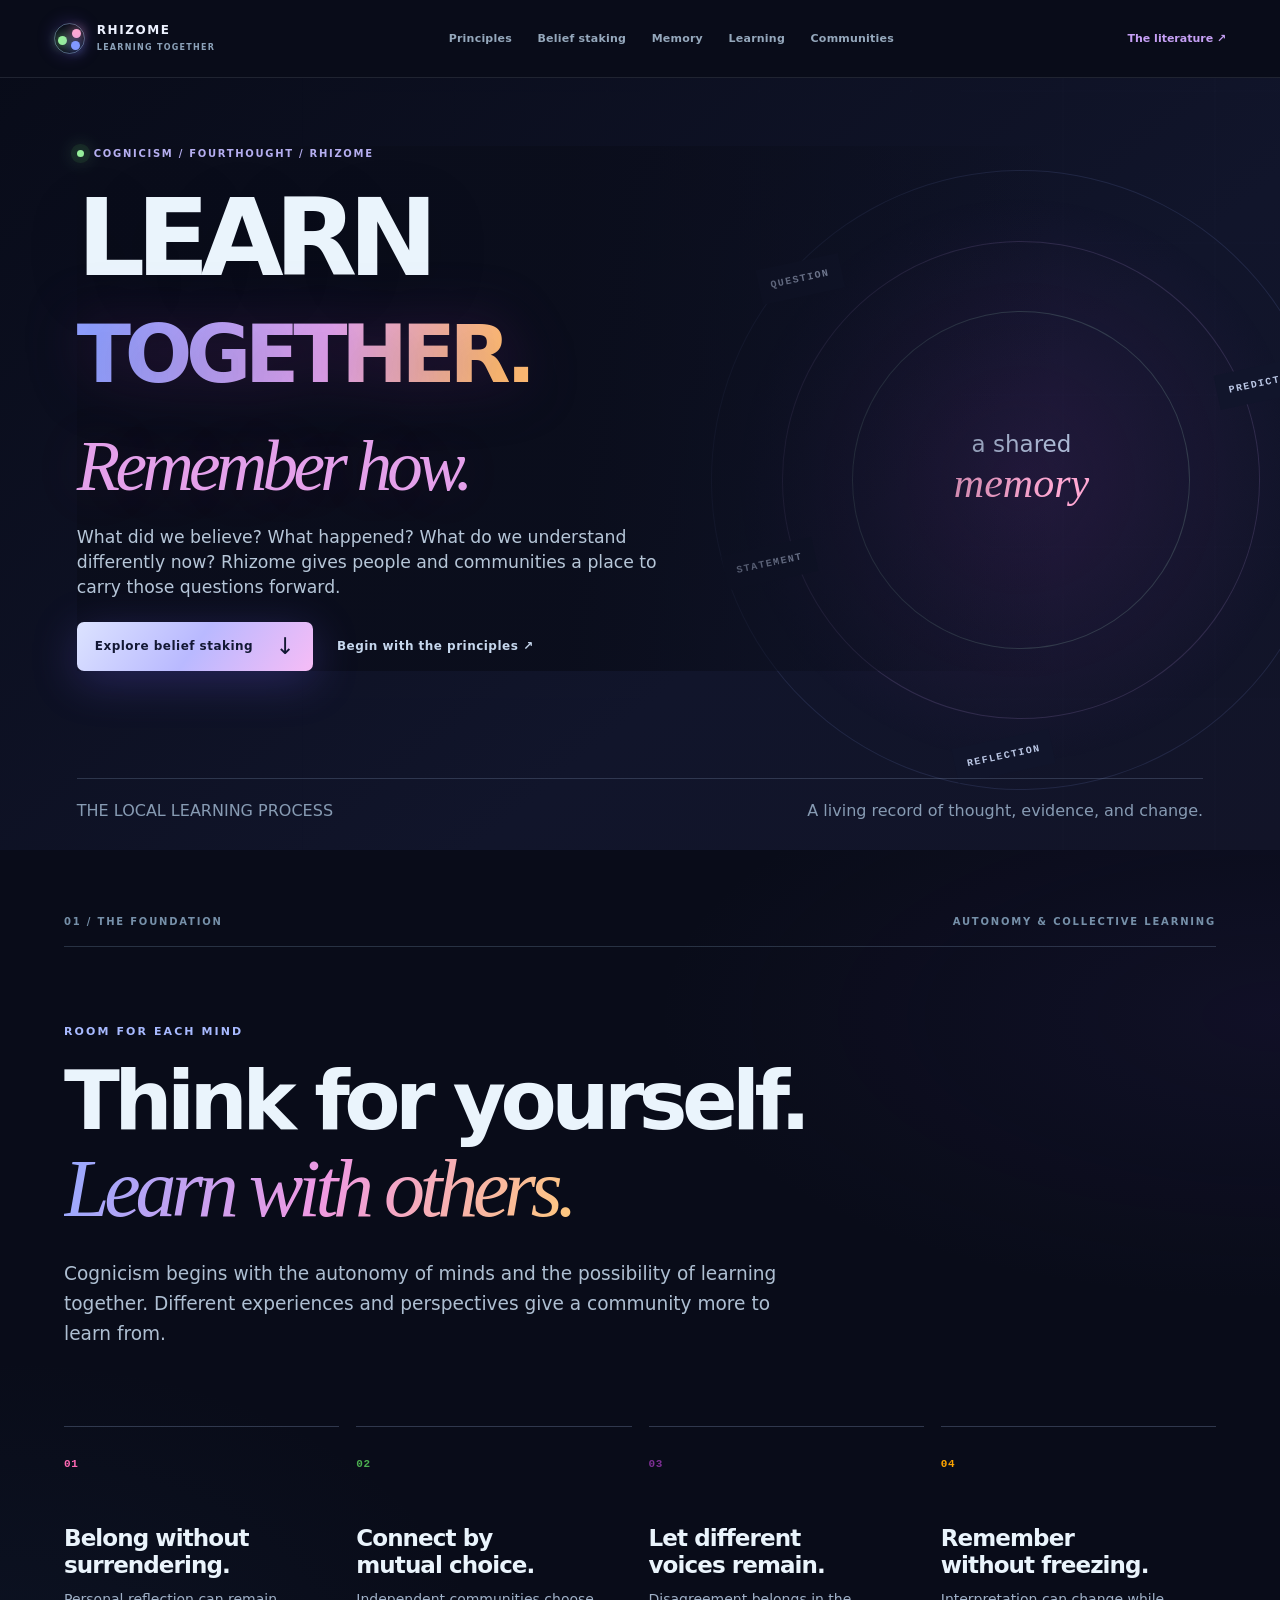
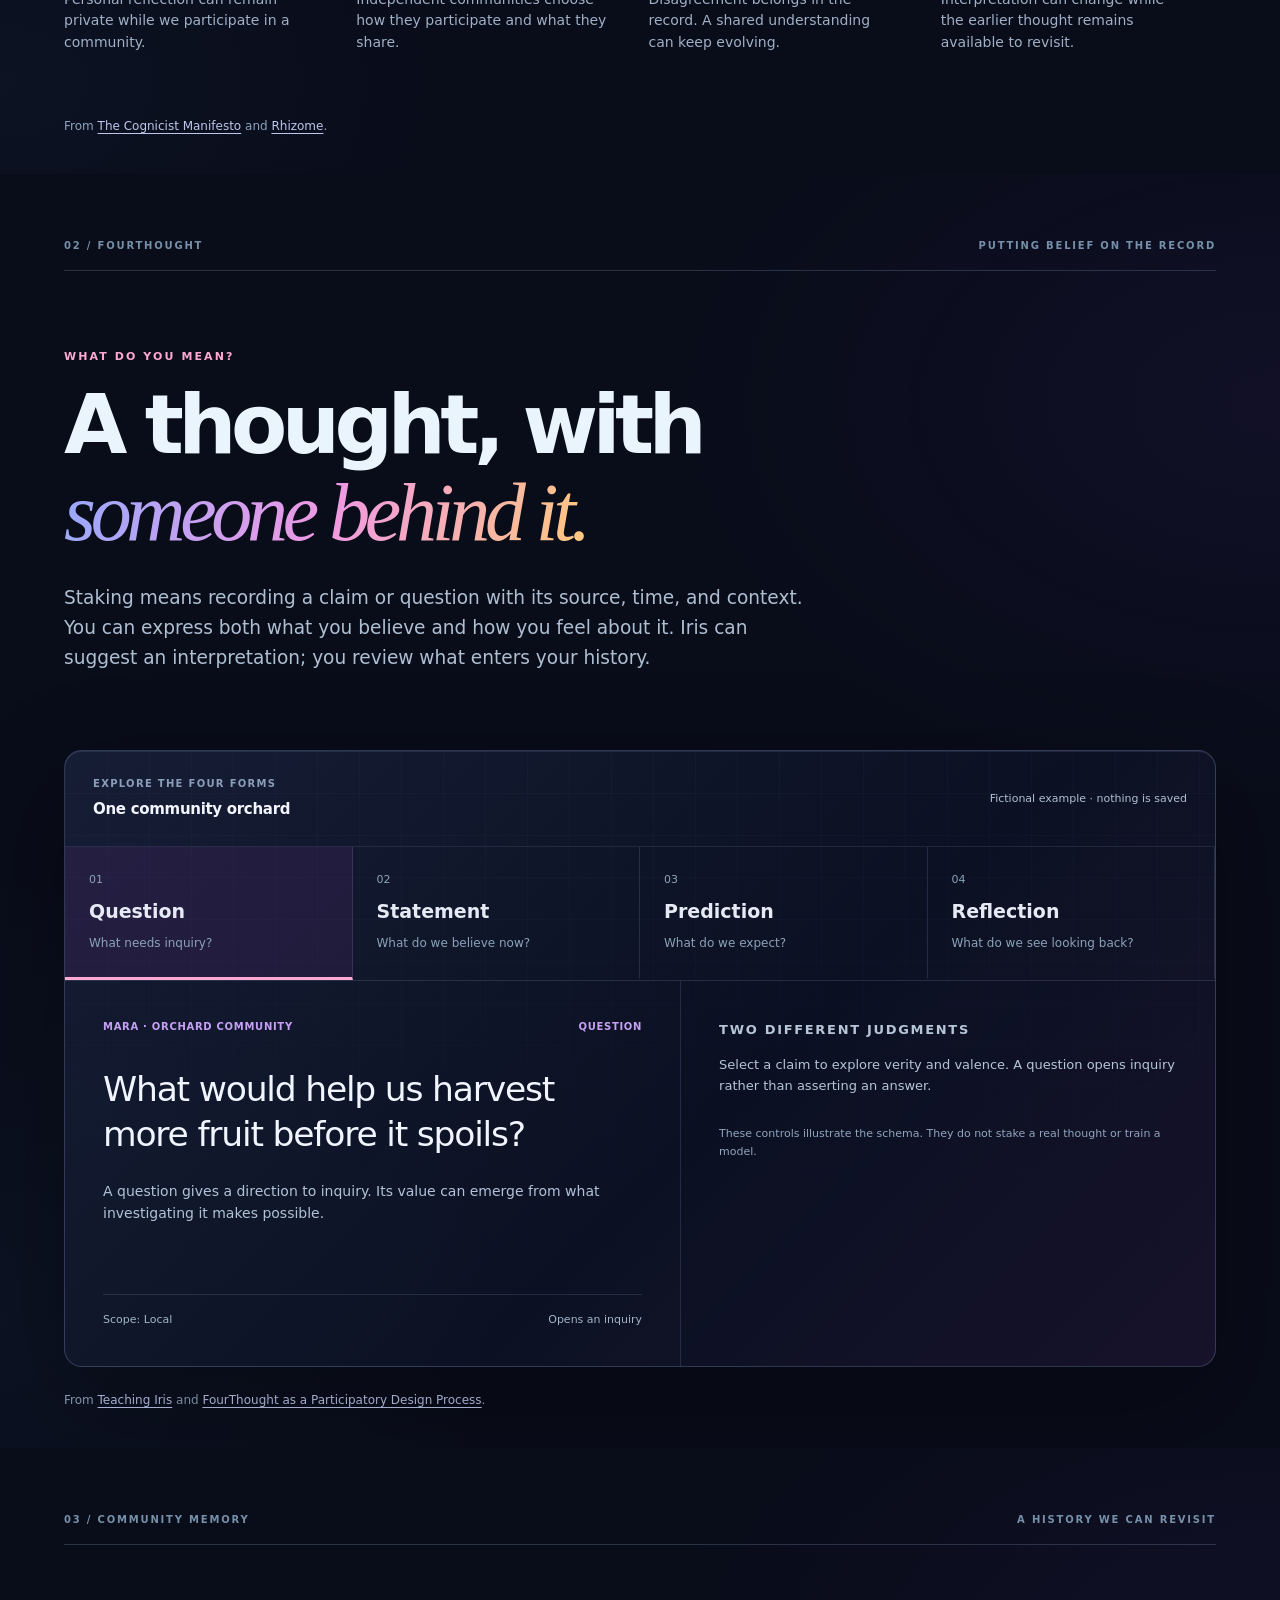
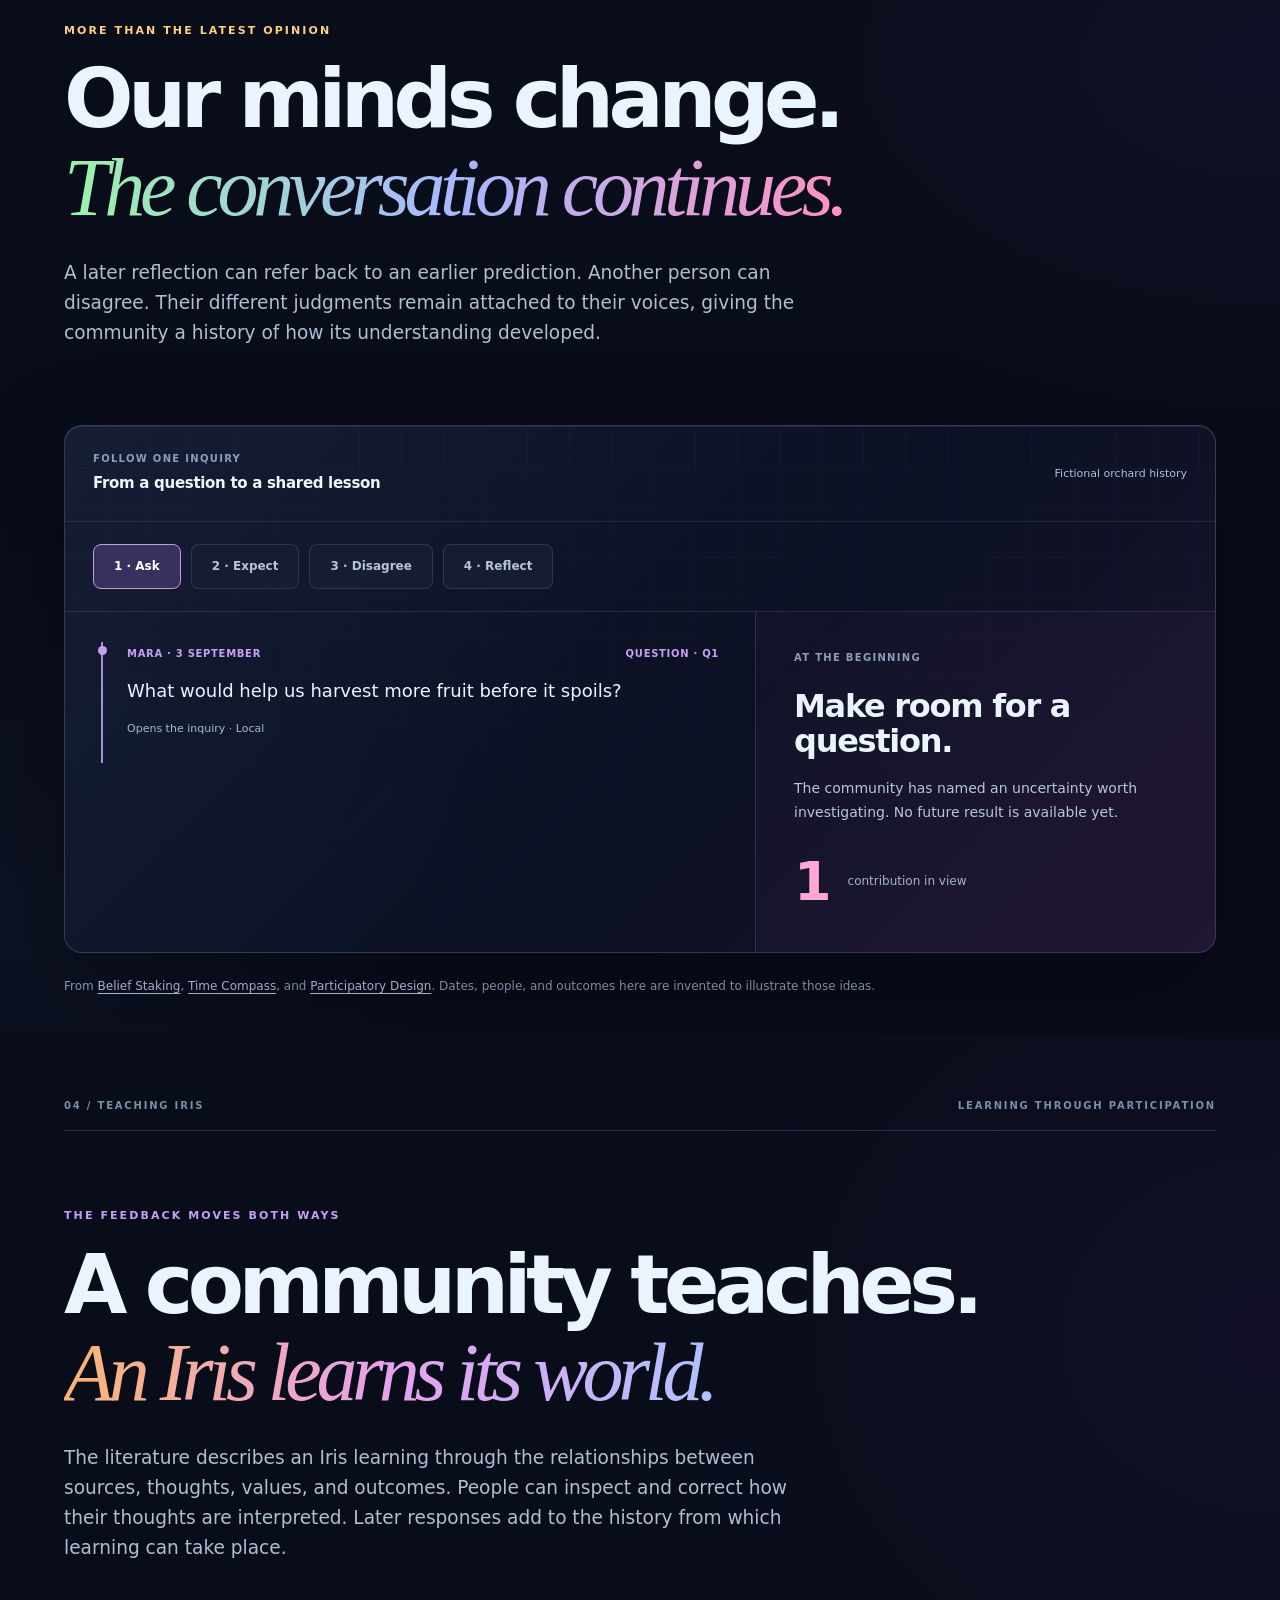
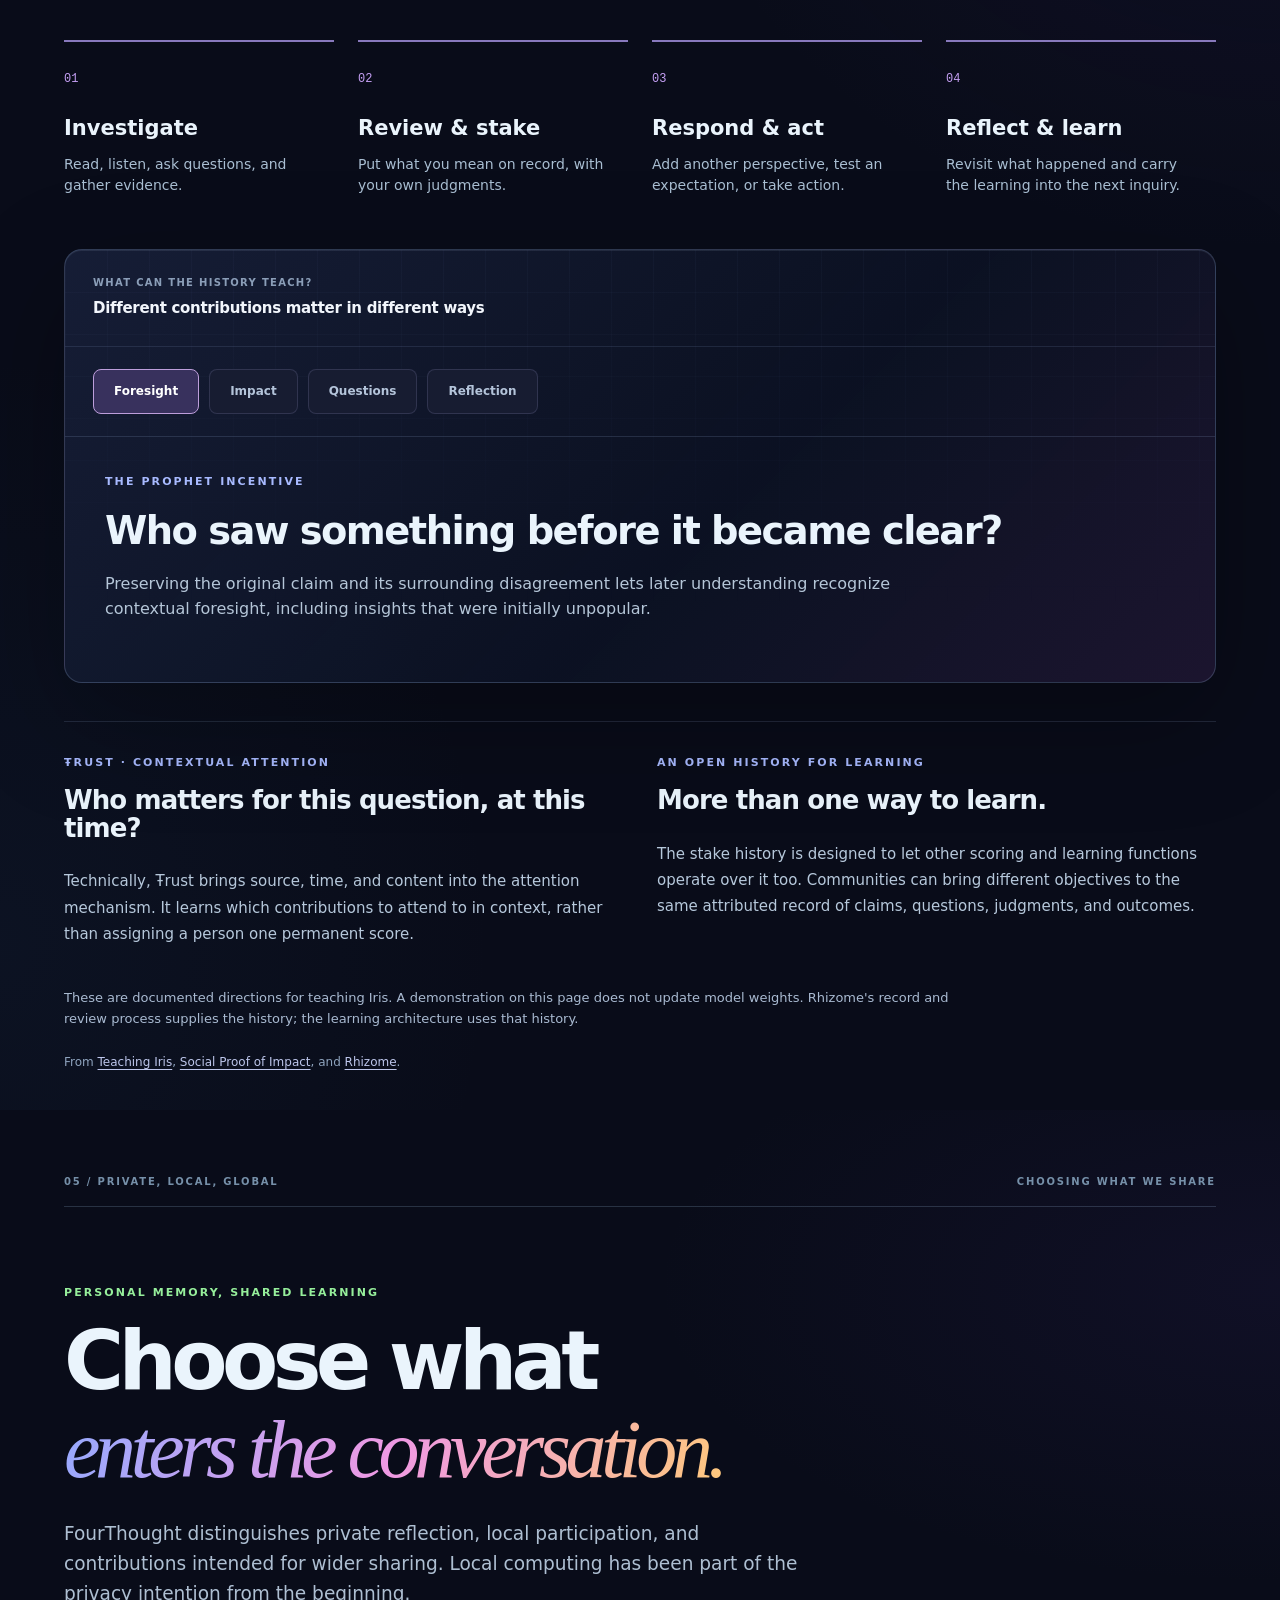
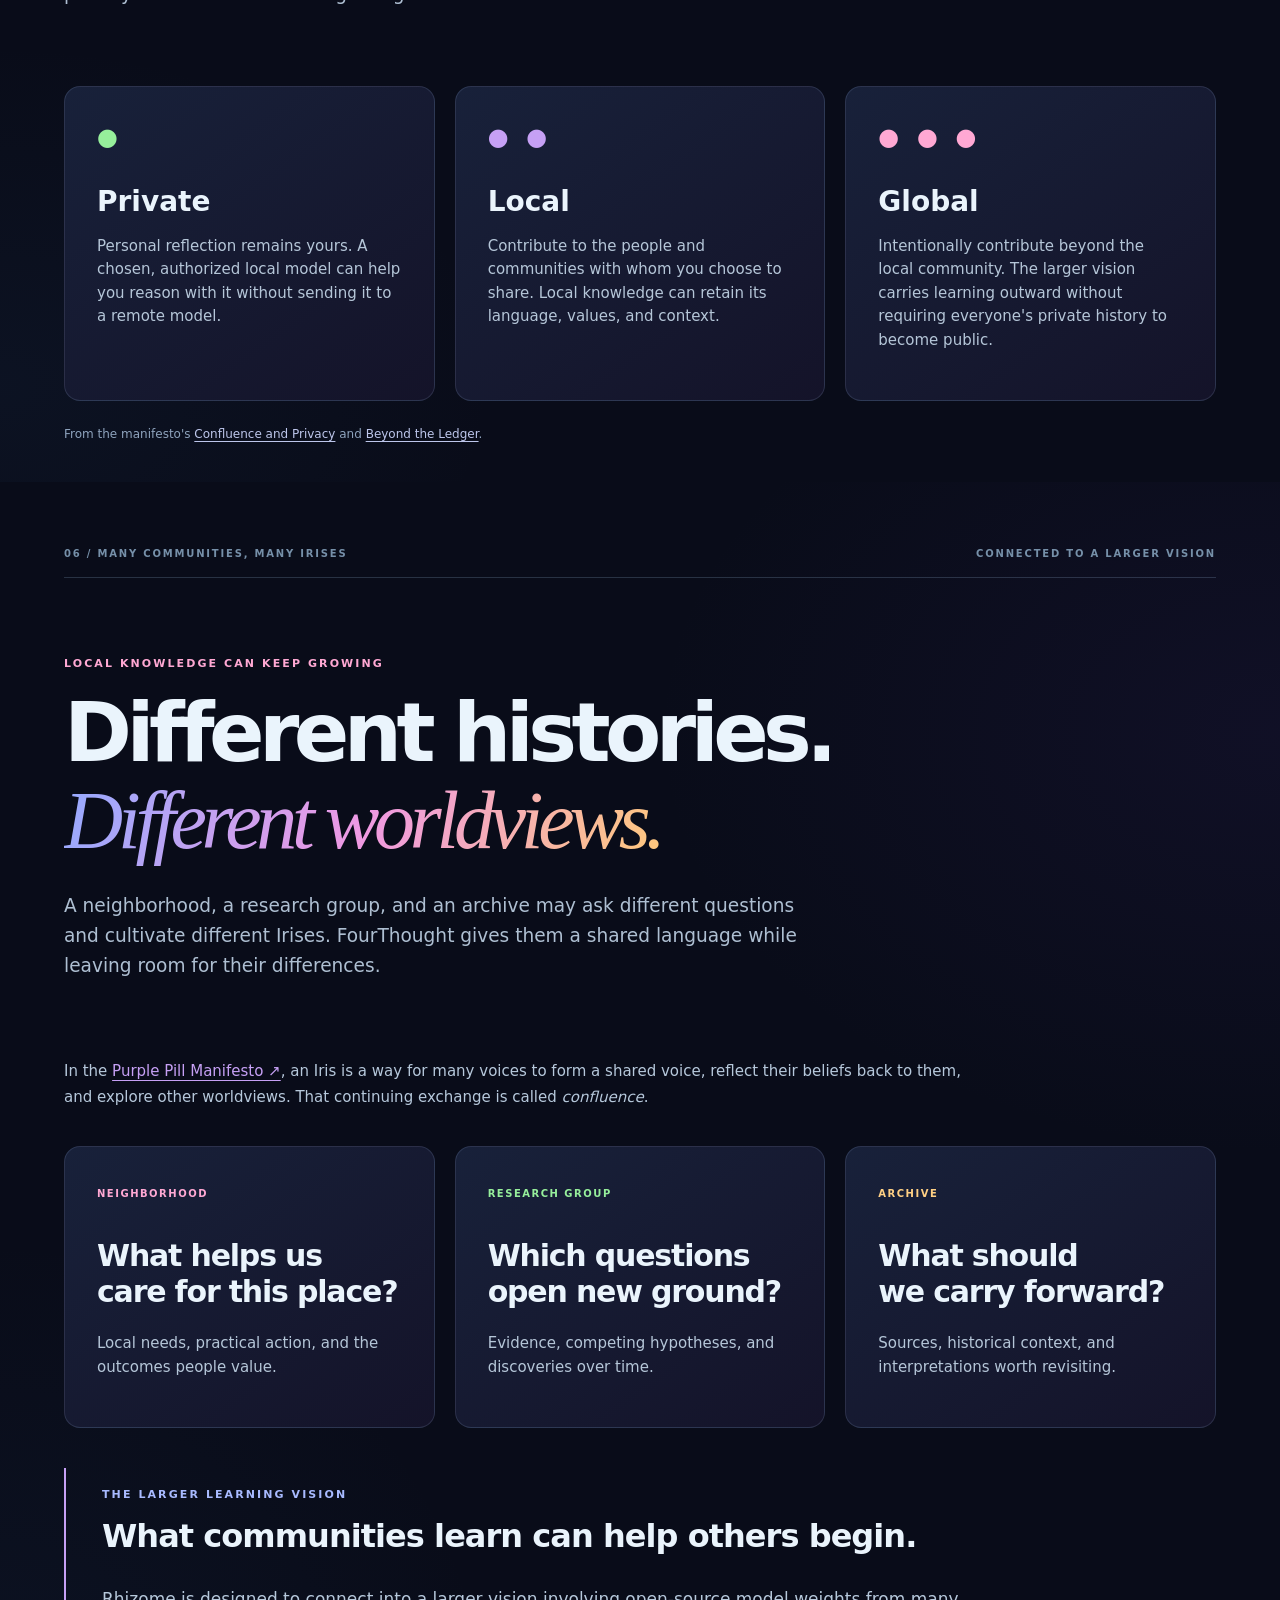
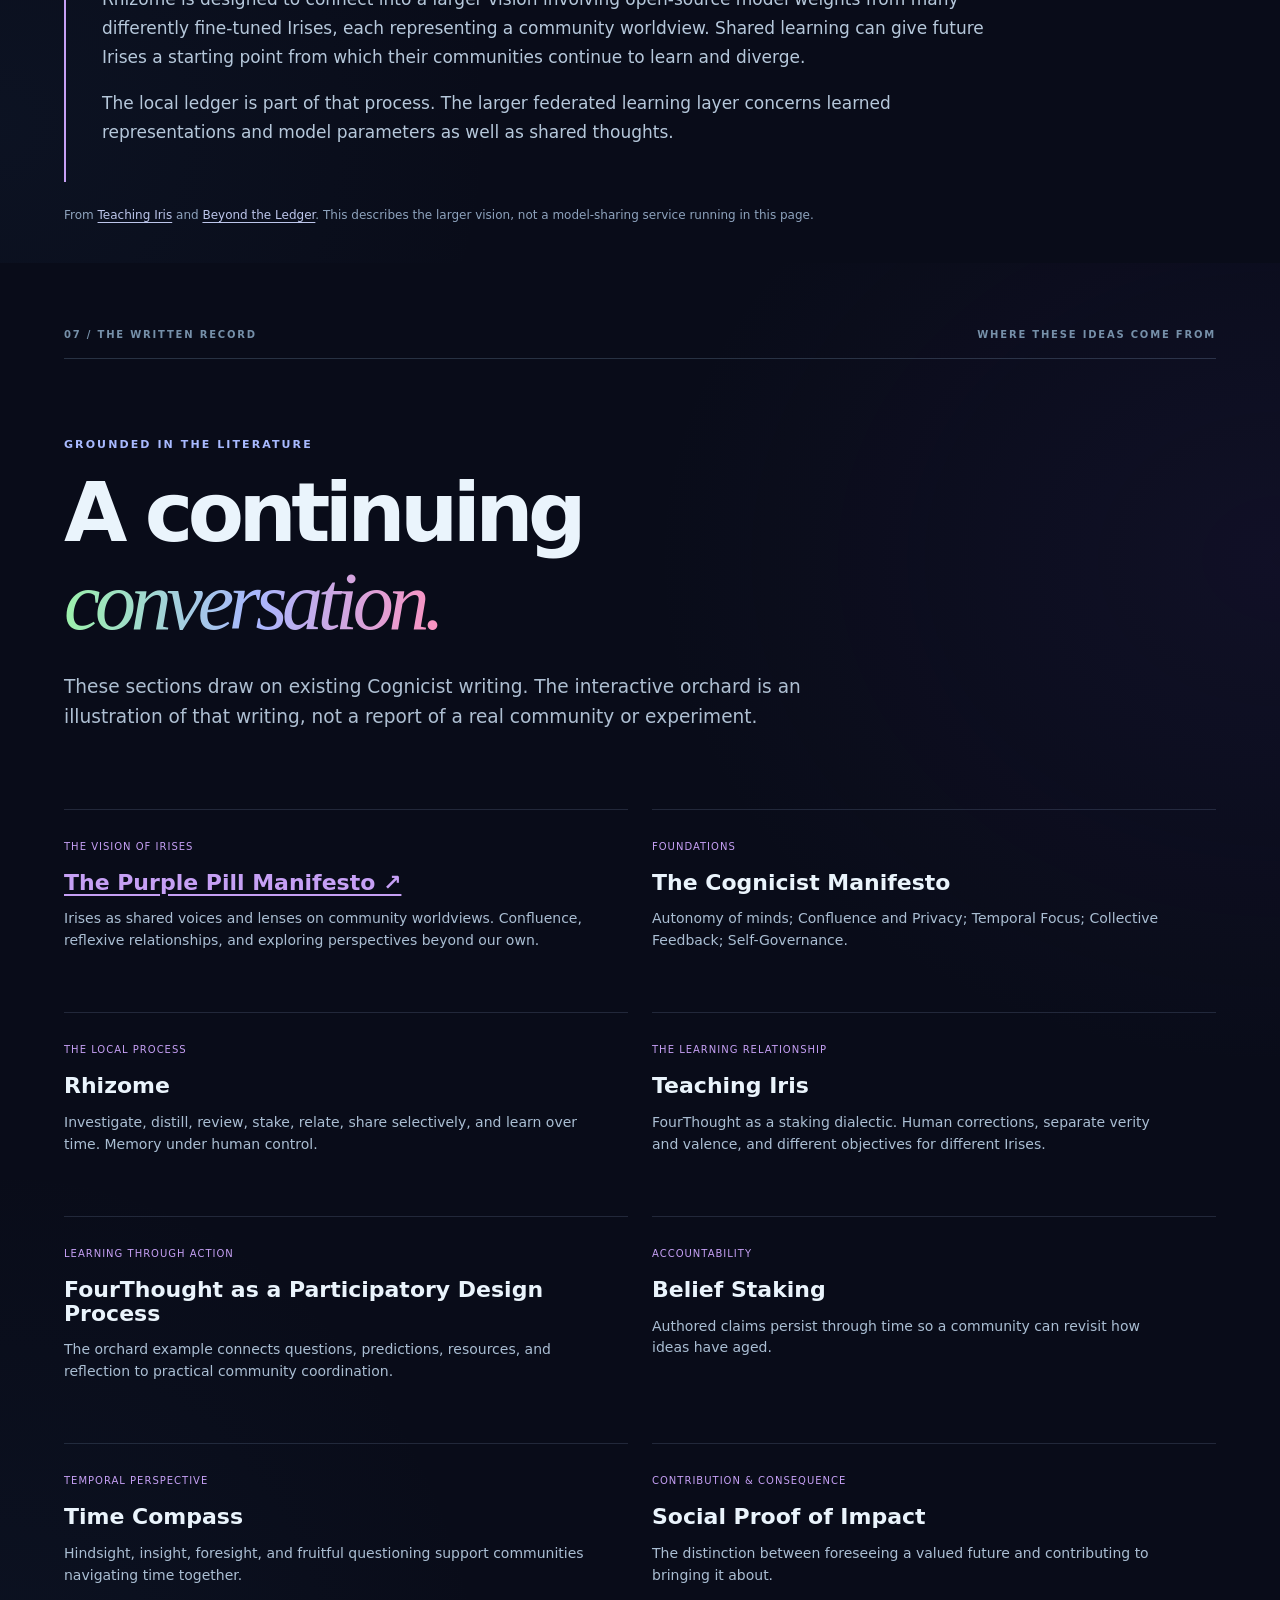
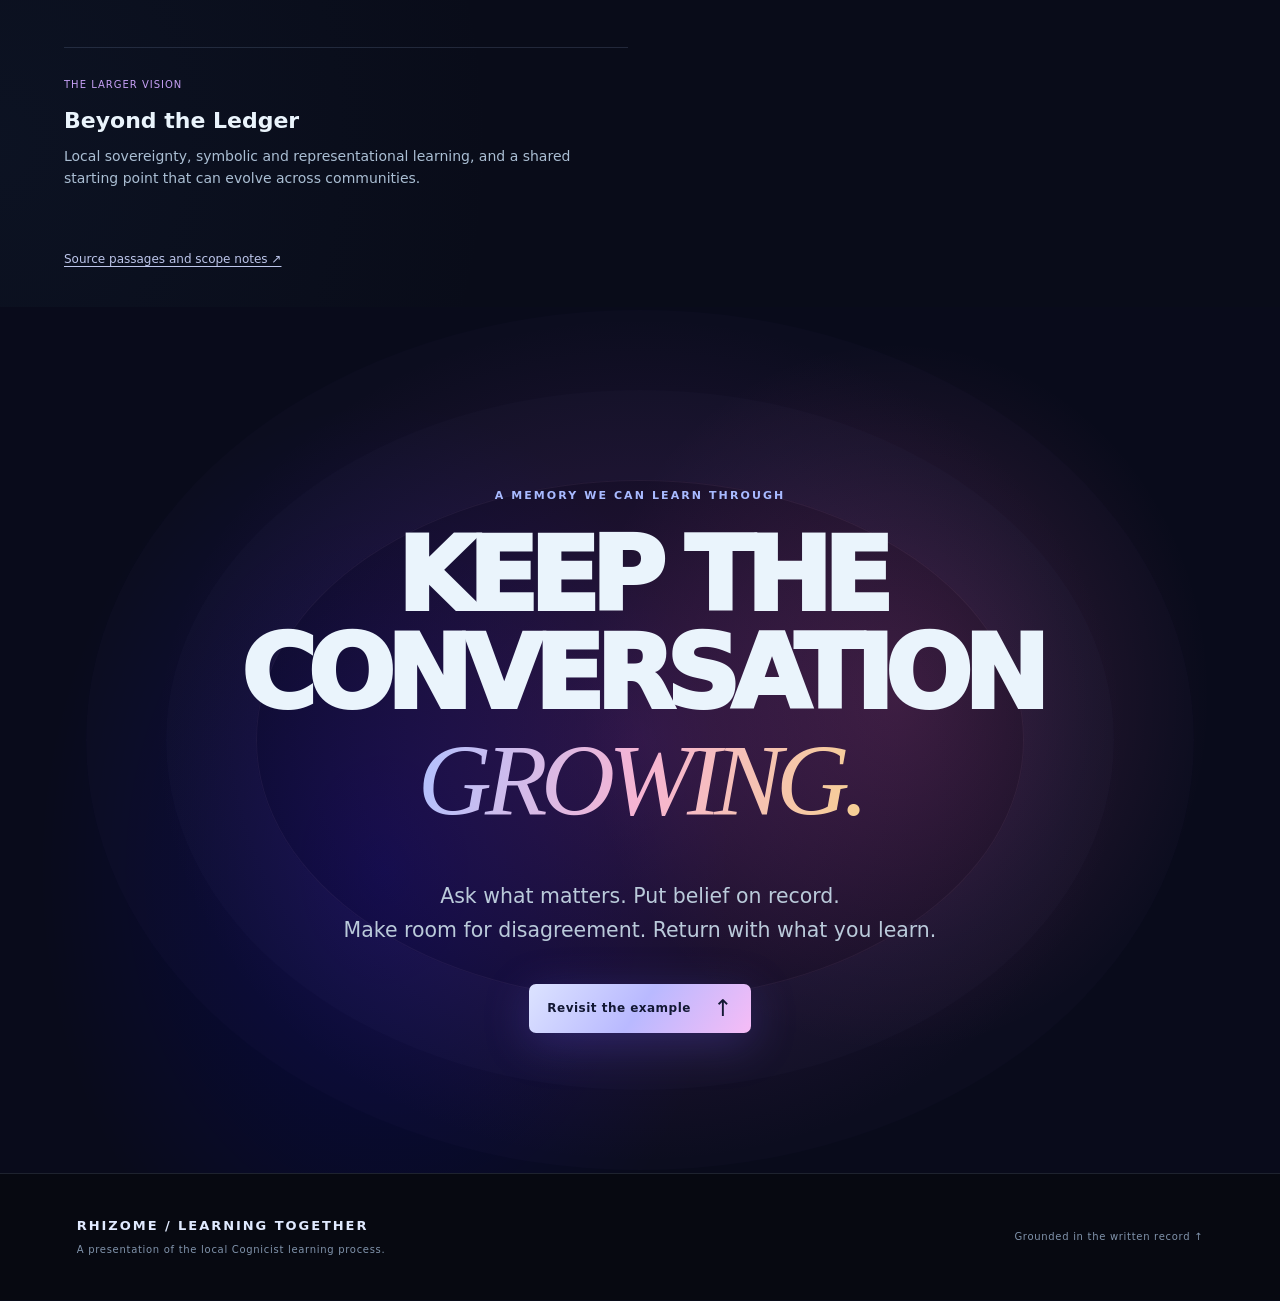
==== index.html @ 71a1d7e4 "Center presentation on community memory and belief staking" ====
<!doctype html>
<html lang="en">
<head>
<meta charset="utf-8"><meta name="viewport" content="width=device-width,initial-scale=1,viewport-fit=cover">
<meta name="color-scheme" content="dark"><meta name="theme-color" content="#090c19">
<title>Rhizome · Learning Together</title>
<meta name="description" content="Community memory, belief staking, and learning together through FourThought. A presentation grounded in Cognicist literature.">
<link rel="stylesheet" href="assets/css/rhizome.css">
<link rel="stylesheet" href="assets/css/community-memory.css">
<script src="assets/js/community-memory.js" defer></script>
</head>
<body>
<a class="skip-link" href="#principles">Skip to the presentation</a>
<nav class="topbar" aria-label="Main navigation">
 <a class="wordmark" href="#opening" aria-label="Rhizome: beginning"><span class="brand-graphic" aria-hidden="true"><i></i><i></i><i></i></span><span>RHIZOME<small>LEARNING TOGETHER</small></span></a>
 <div class="nav-items"><a href="#principles">Principles</a><a href="#staking">Belief staking</a><a href="#memory">Memory</a><a href="#learning">Learning</a><a href="#communities">Communities</a></div>
 <a class="source-link" href="#reading">The literature ↗</a>
</nav>
<main>
<section id="opening" class="hero chapter">
 <div class="hero-core"><div class="overline"><span class="live-seed" aria-hidden="true"></span> COGNICISM / FOURTHOUGHT / RHIZOME</div>
 <h1>LEARN<br><strong>TOGETHER.</strong><br><em>Remember how.</em></h1>
 <p class="hero-deck">What did we believe? What happened? What do we understand differently now? Rhizome gives people and communities a place to carry those questions forward.</p>
 <div class="hero-actions"><a class="primary-cta" href="#staking">Explore belief staking <span aria-hidden="true">↓</span></a><a class="quiet-cta" href="#principles">Begin with the principles ↗</a></div></div>
 <div class="memory-orbit" aria-hidden="true"><span class="orbit-word ow-one">QUESTION</span><span class="orbit-word ow-two">PREDICTION</span><span class="orbit-word ow-three">REFLECTION</span><span class="orbit-word ow-four">STATEMENT</span><div class="orbit-center">a shared<br><i>memory</i></div></div>
 <div class="hero-bottom"><span class="hero-edition">THE LOCAL LEARNING PROCESS</span><span class="hero-edition">A living record of thought, evidence, and change.</span></div>
</section>

<section id="principles" class="chapter">
 <div class="section-frame"><div class="chapter-line"><span>01 / THE FOUNDATION</span><span>AUTONOMY &amp; COLLECTIVE LEARNING</span></div>
 <div class="section-intro"><p class="eyebrow">ROOM FOR EACH MIND</p><h2>Think for yourself.<br><i>Learn with others.</i></h2><p class="lede">Cognicism begins with the autonomy of minds and the possibility of learning together. Different experiences and perspectives give a community more to learn from.</p></div>
 <div class="principle-rail">
  <article class="principle"><span class="principle-mark" style="--signal:var(--pink)">01</span><h3>Belong without surrendering.</h3><p>Personal reflection can remain private while we participate in a community.</p></article>
  <article class="principle"><span class="principle-mark" style="--signal:var(--green)">02</span><h3>Connect by mutual choice.</h3><p>Independent communities choose how they participate and what they share.</p></article>
  <article class="principle"><span class="principle-mark" style="--signal:var(--purple)">03</span><h3>Let different voices remain.</h3><p>Disagreement belongs in the record. A shared understanding can keep evolving.</p></article>
  <article class="principle"><span class="principle-mark" style="--signal:var(--orange)">04</span><h3>Remember without freezing.</h3><p>Interpretation can change while the earlier thought remains available to revisit.</p></article>
 </div>
 <p class="grounding">From <a href="#source-manifesto">The Cognicist Manifesto</a> and <a href="#source-rhizome">Rhizome</a>.</p></div>
</section>

<section id="staking" class="chapter">
 <div class="section-frame"><div class="chapter-line"><span>02 / FOURTHOUGHT</span><span>PUTTING BELIEF ON THE RECORD</span></div>
 <div class="section-intro wide"><p class="eyebrow pink-ink">WHAT DO YOU MEAN?</p><h2>A thought, with<br><i>someone behind it.</i></h2><p class="lede">Staking means recording a claim or question with its source, time, and context. You can express both what you believe and how you feel about it. Iris can suggest an interpretation; you review what enters your history.</p></div>
 <div class="stage stake-studio">
  <div class="stage-toolbar"><div><span class="tool-kicker">EXPLORE THE FOUR FORMS</span><strong>One community orchard</strong></div><span class="example-label">Fictional example · nothing is saved</span></div>
  <div class="form-tabs" role="group" aria-label="Thought form">
   <button data-form="question" aria-pressed="true">01 <b>Question</b><span>What needs inquiry?</span></button>
   <button data-form="statement" aria-pressed="false">02 <b>Statement</b><span>What do we believe now?</span></button>
   <button data-form="prediction" aria-pressed="false">03 <b>Prediction</b><span>What do we expect?</span></button>
   <button data-form="reflection" aria-pressed="false">04 <b>Reflection</b><span>What do we see looking back?</span></button>
  </div>
  <div class="stake-layout">
   <div class="thought-preview" aria-live="polite"><div class="record-meta"><span>MARA · ORCHARD COMMUNITY</span><span id="thoughtType">QUESTION</span></div><blockquote id="thoughtText">What would help us harvest more fruit before it spoils?</blockquote><p id="thoughtContext">A question gives a direction to inquiry. Its value can emerge from what investigating it makes possible.</p><div class="record-bottom"><span>Scope: Local</span><span id="thoughtReference">Opens an inquiry</span></div></div>
   <div class="axes"><p class="tool-kicker">TWO DIFFERENT JUDGMENTS</p><p id="questionNote">Select a claim to explore verity and valence. A question opens inquiry rather than asserting an answer.</p>
    <div id="claimAxes" hidden><label for="verity">Verity <output id="verityValue" for="verity">+0.60</output></label><p>How true or false do you believe this claim is?</p><input id="verity" type="range" min="-1" max="1" step="0.05" value="0.6"><div class="axis-labels"><span>False −1</span><span>Uncertain 0</span><span>True +1</span></div>
    <label for="valence">Valence <output id="valenceValue" for="valence">+0.80</output></label><p>How wanted or unwanted is its meaning or outcome?</p><input id="valence" type="range" min="-1" max="1" step="0.05" value="0.8"><div class="axis-labels"><span>Unwanted −1</span><span>Neutral 0</span><span>Wanted +1</span></div><p class="axis-insight" id="axisInsight" aria-live="polite"></p></div>
    <p class="example-foot">These controls illustrate the schema. They do not stake a real thought or train a model.</p>
   </div>
  </div>
 </div><p class="grounding">From <a href="#source-teaching">Teaching Iris</a> and <a href="#source-design">FourThought as a Participatory Design Process</a>.</p></div>
</section>

<section id="memory" class="chapter">
 <div class="section-frame"><div class="chapter-line"><span>03 / COMMUNITY MEMORY</span><span>A HISTORY WE CAN REVISIT</span></div>
 <div class="section-intro wide"><p class="eyebrow orange-ink">MORE THAN THE LATEST OPINION</p><h2>Our minds change.<br><i>The conversation continues.</i></h2><p class="lede">A later reflection can refer back to an earlier prediction. Another person can disagree. Their different judgments remain attached to their voices, giving the community a history of how its understanding developed.</p></div>
 <div class="stage history-studio"><div class="stage-toolbar"><div><span class="tool-kicker">FOLLOW ONE INQUIRY</span><strong>From a question to a shared lesson</strong></div><span class="example-label">Fictional orchard history</span></div>
 <div class="history-controls" role="group" aria-label="History cutoff"><button data-moment="0" aria-pressed="true">1 · Ask</button><button data-moment="1" aria-pressed="false">2 · Expect</button><button data-moment="2" aria-pressed="false">3 · Disagree</button><button data-moment="3" aria-pressed="false">4 · Reflect</button></div>
 <div class="history-layout"><ol class="thought-history">
  <li data-record="0"><div class="record-meta"><span>MARA · 3 SEPTEMBER</span><span>QUESTION · Q1</span></div><p>What would help us harvest more fruit before it spoils?</p><small>Opens the inquiry · Local</small></li>
  <li data-record="1" hidden><div class="record-meta"><span>MARA · 4 SEPTEMBER</span><span>PREDICTION · P1</span></div><p>Weekly harvests will reduce the amount of fruit we lose this month.</p><small>Responds to Q1 · Verity +0.60 · Valence +0.80</small></li>
  <li data-record="2" hidden><div class="record-meta"><span>ELI · 5 SEPTEMBER</span><span>RESPONSE TO P1</span></div><p>Weekly harvests will reduce the amount of fruit we lose this month.</p><small>Eli's assessment · Verity −0.20 · Valence +0.80</small><p class="annotation">Eli wants the same outcome but is less convinced by the prediction. Mara's original assessment remains intact.</p></li>
  <li data-record="3" hidden><div class="record-meta"><span>MARA · 30 SEPTEMBER</span><span>REFLECTION · R1</span></div><p>We lost less fruit during the weekly harvests, but we also had more volunteers. We still need to understand what made the difference.</p><small>Refers to P1 · Verity +0.70 · Valence +0.80</small></li>
 </ol><aside class="history-insight" aria-live="polite"><span class="tool-kicker" id="historyLabel">AT THE BEGINNING</span><h3 id="historyTitle">Make room for a question.</h3><p id="historyExplanation">The community has named an uncertainty worth investigating. No future result is available yet.</p><div class="history-count"><b id="recordCount">1</b><span>contribution in view</span></div></aside></div>
 </div><p class="grounding">From <a href="#source-staking">Belief Staking</a>, <a href="#source-time">Time Compass</a>, and <a href="#source-design">Participatory Design</a>. Dates, people, and outcomes here are invented to illustrate those ideas.</p></div>
</section>

<section id="learning" class="chapter">
 <div class="section-frame"><div class="chapter-line"><span>04 / TEACHING IRIS</span><span>LEARNING THROUGH PARTICIPATION</span></div>
 <div class="section-intro wide"><p class="eyebrow purple-ink">THE FEEDBACK MOVES BOTH WAYS</p><h2>A community teaches.<br><i>An Iris learns its world.</i></h2><p class="lede">The literature describes an Iris learning through the relationships between sources, thoughts, values, and outcomes. People can inspect and correct how their thoughts are interpreted. Later responses add to the history from which learning can take place.</p></div>
 <div class="learning-loop"><div><span>01</span><h3>Investigate</h3><p>Read, listen, ask questions, and gather evidence.</p></div><div><span>02</span><h3>Review &amp; stake</h3><p>Put what you mean on record, with your own judgments.</p></div><div><span>03</span><h3>Respond &amp; act</h3><p>Add another perspective, test an expectation, or take action.</p></div><div><span>04</span><h3>Reflect &amp; learn</h3><p>Revisit what happened and carry the learning into the next inquiry.</p></div></div>
 <div class="stage learning-studio"><div class="stage-toolbar"><div><span class="tool-kicker">WHAT CAN THE HISTORY TEACH?</span><strong>Different contributions matter in different ways</strong></div></div><div class="learning-options" role="group" aria-label="Learning signal"><button data-signal="foresight" aria-pressed="true">Foresight</button><button data-signal="impact" aria-pressed="false">Impact</button><button data-signal="questions" aria-pressed="false">Questions</button><button data-signal="reflection" aria-pressed="false">Reflection</button></div><div class="signal-detail" aria-live="polite"><span id="signalName" class="eyebrow">THE PROPHET INCENTIVE</span><h3 id="signalQuestion">Who saw something before it became clear?</h3><p id="signalDescription">Preserving the original claim and its surrounding disagreement lets later understanding recognize contextual foresight, including insights that were initially unpopular.</p></div></div>
 <div class="technical-bridge"><div><span class="eyebrow">ŦRUST · CONTEXTUAL ATTENTION</span><h3>Who matters for this question, at this time?</h3><p>Technically, Ŧrust brings source, time, and content into the attention mechanism. It learns which contributions to attend to in context, rather than assigning a person one permanent score.</p></div><div><span class="eyebrow">AN OPEN HISTORY FOR LEARNING</span><h3>More than one way to learn.</h3><p>The stake history is designed to let other scoring and learning functions operate over it too. Communities can bring different objectives to the same attributed record of claims, questions, judgments, and outcomes.</p></div></div>
 <p class="learning-boundary">These are documented directions for teaching Iris. A demonstration on this page does not update model weights. Rhizome's record and review process supplies the history; the learning architecture uses that history.</p>
 <p class="grounding">From <a href="#source-teaching">Teaching Iris</a>, <a href="#source-impact">Social Proof of Impact</a>, and <a href="#source-rhizome">Rhizome</a>.</p></div>
</section>

<section id="privacy" class="chapter">
 <div class="section-frame"><div class="chapter-line"><span>05 / PRIVATE, LOCAL, GLOBAL</span><span>CHOOSING WHAT WE SHARE</span></div>
 <div class="section-intro"><p class="eyebrow green-ink">PERSONAL MEMORY, SHARED LEARNING</p><h2>Choose what<br><i>enters the conversation.</i></h2><p class="lede">FourThought distinguishes private reflection, local participation, and contributions intended for wider sharing. Local computing has been part of the privacy intention from the beginning.</p></div>
 <div class="scope-grid"><article><span class="scope-symbol" aria-hidden="true">●</span><h3>Private</h3><p>Personal reflection remains yours. A chosen, authorized local model can help you reason with it without sending it to a remote model.</p></article><article><span class="scope-symbol" aria-hidden="true">● ●</span><h3>Local</h3><p>Contribute to the people and communities with whom you choose to share. Local knowledge can retain its language, values, and context.</p></article><article><span class="scope-symbol" aria-hidden="true">● ● ●</span><h3>Global</h3><p>Intentionally contribute beyond the local community. The larger vision carries learning outward without requiring everyone's private history to become public.</p></article></div>
 <p class="grounding">From the manifesto's <a href="#source-manifesto">Confluence and Privacy</a> and <a href="#source-ledger">Beyond the Ledger</a>.</p></div>
</section>

<section id="communities" class="chapter">
 <div class="section-frame"><div class="chapter-line"><span>06 / MANY COMMUNITIES, MANY IRISES</span><span>CONNECTED TO A LARGER VISION</span></div>
 <div class="section-intro wide"><p class="eyebrow pink-ink">LOCAL KNOWLEDGE CAN KEEP GROWING</p><h2>Different histories.<br><i>Different worldviews.</i></h2><p class="lede">A neighborhood, a research group, and an archive may ask different questions and cultivate different Irises. FourThought gives them a shared language while leaving room for their differences.</p></div>
 <p class="iris-introduction">In the <a href="https://speakerjohnash.com/literature/the-purple-pill-manifesto.html">Purple Pill Manifesto ↗</a>, an Iris is a way for many voices to form a shared voice, reflect their beliefs back to them, and explore other worldviews. That continuing exchange is called <em>confluence</em>.</p>
 <div class="worldviews" aria-label="Illustrative communities and their different questions"><article><span>NEIGHBORHOOD</span><h3>What helps us<br>care for this place?</h3><p>Local needs, practical action, and the outcomes people value.</p></article><article><span>RESEARCH GROUP</span><h3>Which questions<br>open new ground?</h3><p>Evidence, competing hypotheses, and discoveries over time.</p></article><article><span>ARCHIVE</span><h3>What should<br>we carry forward?</h3><p>Sources, historical context, and interpretations worth revisiting.</p></article></div>
 <div class="larger-vision"><span class="eyebrow">THE LARGER LEARNING VISION</span><h3>What communities learn can help others begin.</h3><p>Rhizome is designed to connect into a larger vision involving open-source model weights from many differently fine-tuned Irises, each representing a community worldview. Shared learning can give future Irises a starting point from which their communities continue to learn and diverge.</p><p>The local ledger is part of that process. The larger federated learning layer concerns learned representations and model parameters as well as shared thoughts.</p></div>
 <p class="grounding">From <a href="#source-teaching">Teaching Iris</a> and <a href="#source-ledger">Beyond the Ledger</a>. This describes the larger vision, not a model-sharing service running in this page.</p></div>
</section>

<section id="reading" class="chapter">
 <div class="section-frame"><div class="chapter-line"><span>07 / THE WRITTEN RECORD</span><span>WHERE THESE IDEAS COME FROM</span></div>
 <div class="section-intro"><p class="eyebrow">GROUNDED IN THE LITERATURE</p><h2>A continuing<br><i>conversation.</i></h2><p class="lede">These sections draw on existing Cognicist writing. The interactive orchard is an illustration of that writing, not a report of a real community or experiment.</p></div>
 <div class="reading-grid">
  <article id="source-purple"><span>THE VISION OF IRISES</span><h3><a href="https://speakerjohnash.com/literature/the-purple-pill-manifesto.html">The Purple Pill Manifesto ↗</a></h3><p>Irises as shared voices and lenses on community worldviews. Confluence, reflexive relationships, and exploring perspectives beyond our own.</p></article>
  <article id="source-manifesto"><span>FOUNDATIONS</span><h3>The Cognicist Manifesto</h3><p>Autonomy of minds; Confluence and Privacy; Temporal Focus; Collective Feedback; Self-Governance.</p></article>
  <article id="source-rhizome"><span>THE LOCAL PROCESS</span><h3>Rhizome</h3><p>Investigate, distill, review, stake, relate, share selectively, and learn over time. Memory under human control.</p></article>
  <article id="source-teaching"><span>THE LEARNING RELATIONSHIP</span><h3>Teaching Iris</h3><p>FourThought as a staking dialectic. Human corrections, separate verity and valence, and different objectives for different Irises.</p></article>
  <article id="source-design"><span>LEARNING THROUGH ACTION</span><h3>FourThought as a Participatory Design Process</h3><p>The orchard example connects questions, predictions, resources, and reflection to practical community coordination.</p></article>
  <article id="source-staking"><span>ACCOUNTABILITY</span><h3>Belief Staking</h3><p>Authored claims persist through time so a community can revisit how ideas have aged.</p></article>
  <article id="source-time"><span>TEMPORAL PERSPECTIVE</span><h3>Time Compass</h3><p>Hindsight, insight, foresight, and fruitful questioning support communities navigating time together.</p></article>
  <article id="source-impact"><span>CONTRIBUTION &amp; CONSEQUENCE</span><h3>Social Proof of Impact</h3><p>The distinction between foreseeing a valued future and contributing to bringing it about.</p></article>
  <article id="source-ledger"><span>THE LARGER VISION</span><h3>Beyond the Ledger</h3><p>Local sovereignty, symbolic and representational learning, and a shared starting point that can evolve across communities.</p></article>
 </div><p class="grounding"><a href="docs/COMMUNITY_MEMORY_SOURCES.md">Source passages and scope notes ↗</a></p></div>
</section>
<section id="outro" class="outro chapter"><div class="outro-glow" aria-hidden="true"></div><div class="outro-inner"><div class="eyebrow">A MEMORY WE CAN LEARN THROUGH</div><h2>KEEP THE<br>CONVERSATION<br><i>GROWING.</i></h2><p>Ask what matters. Put belief on record.<br>Make room for disagreement. Return with what you learn.</p><a class="primary-cta" href="#staking">Revisit the example <span aria-hidden="true">↑</span></a></div></section>
</main>
<footer class="footer"><div><b>RHIZOME / LEARNING TOGETHER</b><span>A presentation of the local Cognicist learning process.</span></div><a href="#reading">Grounded in the written record ↑</a></footer>
</body></html>
---- assets/css/rhizome.css ----
:root{color-scheme:dark;--ink:#eaf4fc;--ink-2:#b9cbd8;--muted:#8ca2b9;--dark:#090c19;--deep:#0c1022;--surface:rgba(21,27,49,.75);--border:rgba(161,188,231,.16);--blue:#0000FF;--green:#4CAF50;--orange:#FFA500;--pink:#FF69B4;--purple:#7E2F94;--brown:#8B4513;--red:#FF0000;--softblue:#8198ff;--softpink:#ffa8d3;--softgreen:#96ef9b;--softpurple:#c6a0f5;--softorange:#ffd084;--highlight:#d6fff5;--ease:cubic-bezier(.16,1,.3,1);--max:1440px;--navh:78px;--sky:rgba(127,142,214,.08)}
*{box-sizing:border-box}html{scroll-behavior:smooth;scroll-padding-top:88px}body{margin:0;color:var(--ink);background:var(--dark);font:400 16px/1.57 'Avenir Next','Segoe UI Variable','Segoe UI',system-ui,sans-serif;-webkit-font-smoothing:antialiased;overflow-x:hidden}::selection{background:rgba(255,105,180,.43);color:#fff}button,textarea,input{font:inherit}a{color:inherit;text-decoration:none}button{cursor:pointer}button:disabled{opacity:.46;cursor:not-allowed}h1,h2,h3,p{margin-top:0}h1,h2,h3{line-height:1.07}button:focus-visible,a:focus-visible,input:focus-visible,textarea:focus-visible,[tabindex]:focus-visible{outline:2px solid var(--softgreen);outline-offset:5px}.sr-only{position:absolute;width:1px;height:1px;padding:0;margin:-1px;overflow:hidden;clip:rect(0,0,0,0);white-space:nowrap;border:0}
.scroll-progress{position:fixed;z-index:140;top:0;left:0;height:3px;width:0;background:linear-gradient(90deg,var(--blue),var(--purple),var(--pink),var(--orange),var(--green));filter:drop-shadow(0 0 9px rgba(255,105,180,.5));pointer-events:none}.cursor-halo{position:fixed;z-index:88;pointer-events:none;width:420px;height:420px;opacity:.18;border-radius:50%;left:0;top:0;transform:translate(-50%,-50%);background:radial-gradient(circle,rgba(132,84,247,.4),transparent 70%);filter:blur(12px);transition:opacity .5s}
.topbar{height:var(--navh);position:fixed;z-index:100;top:0;left:0;right:0;padding:0 clamp(18px,4.2vw,72px);display:flex;align-items:center;gap:clamp(18px,2.6vw,50px);background:#090c19;border-bottom:1px solid rgba(213,223,246,.11)}
/* An opaque header avoids sampling animated or scrolling content behind it. */
.topbar::after { content: none; }

.topbar:before{content:'';position:absolute;inset:auto 0 -1px;background:linear-gradient(90deg,transparent,rgba(95,117,255,.45),rgba(250,117,193,.45),transparent);height:1px;opacity:.65}.wordmark{display:flex;align-items:center;gap:12px;flex-shrink:0;color:#edf2ff;font-size:12px;font-weight:900;letter-spacing:.13em;line-height:1.1}.wordmark small{display:block;color:var(--muted);font-size:8px;margin-top:7px;letter-spacing:.16em;font-weight:700}.brand-graphic{position:relative;width:31px;height:31px;display:block;border:1px solid rgba(172,207,255,.4);border-radius:50%;box-shadow:0 0 18px rgba(129,90,253,.25)}.brand-graphic i{position:absolute;display:block;border-radius:50%;width:9px;height:9px;box-shadow:0 0 12px currentColor}.brand-graphic i:nth-child(1){background:var(--softgreen);color:var(--softgreen);left:3px;top:12px}.brand-graphic i:nth-child(2){background:var(--softpink);color:var(--softpink);right:3px;top:5px}.brand-graphic i:nth-child(3){background:var(--softblue);color:var(--softblue);right:4px;bottom:3px}.nav-items{margin:auto;display:flex;align-items:center;gap:clamp(12px,2vw,29px);min-width:0}.nav-items a{font-size:11px;letter-spacing:.02em;color:#95a8bc;font-weight:750;transition:color .25s;white-space:nowrap;position:relative;padding:30px 0}.nav-items a:after{content:'';position:absolute;bottom:18px;left:0;right:100%;height:2px;background:linear-gradient(90deg,var(--softblue),var(--softpink));transition:right .4s var(--ease)}.nav-items a.active,.nav-items a:hover{color:white}.nav-items a.active:after{right:0}.lens-toggle{display:flex;align-items:center;gap:9px;flex-shrink:0;background:linear-gradient(120deg,rgba(68,78,118,.35),rgba(22,30,51,.6));border:1px solid rgba(187,210,255,.2);color:#d8ecf9;border-radius:40px;font-weight:780;font-size:11px;white-space:nowrap;padding:10px 14px;transition:all .25s}.lens-toggle:hover{border-color:var(--softpurple);box-shadow:0 0 20px rgba(196,145,255,.18)}.lens-toggle[aria-pressed='true']{background:rgba(126,47,148,.4);border-color:#c6a0f5}.lens-indicator{width:8px;height:8px;border-radius:50%;background:#607790;box-shadow:0 0 8px #607790}.lens-toggle[aria-pressed='true'] .lens-indicator{background:var(--softpurple);box-shadow:0 0 9px var(--softpurple)}.lens-panel{position:fixed;z-index:99;right:clamp(12px,3vw,48px);top:90px;max-width:460px;width:calc(100% - 24px);background:linear-gradient(155deg,#1d2040,#101827);border:1px solid rgba(210,175,255,.55);border-radius:22px;padding:28px 30px 26px;box-shadow:0 33px 100px rgba(0,0,0,.66),0 0 60px rgba(126,47,148,.16);animation:panelRise .35s var(--ease)}.lens-head{display:flex;justify-content:space-between;align-items:center;gap:10px}.lens-head .eyebrow{font-size:10px}.lens-panel .lens-title{font-size:27px;font-weight:800;margin:16px 0 8px;letter-spacing:-.04em}.lens-panel p:not(.lens-title){color:#bac9dd;font-size:14px;line-height:1.6}.lens-spec{padding:12px 14px;border-left:3px solid var(--softpurple);background:rgba(126,47,148,.15);border-radius:2px 11px 11px 2px;color:#e9d9fc;font-size:12px;letter-spacing:.02em}.icon-close{border:1px solid rgba(170,190,220,.25);background:rgba(255,255,255,.04);color:white;width:35px;height:35px;border-radius:50%;font-size:13px;display:grid;place-items:center}.icon-close:hover{border-color:var(--softpink);color:var(--softpink)}
.chapter{position:relative;isolation:isolate;overflow:hidden}.chapter:not(.hero):not(.outro){padding:clamp(64px,5vw,90px) clamp(20px,5vw,82px) clamp(38px,3vw,56px);background-color:var(--dark)}.chapter:not(.hero):not(.outro):before{position:absolute;inset:0;z-index:-2;content:'';background:radial-gradient(ellipse 65% 41% at 100% 18%,rgba(61,40,118,.14),transparent 75%),radial-gradient(ellipse 55% 50% at 0% 90%,rgba(39,75,118,.1),transparent 70%);pointer-events:none}.chapter:nth-of-type(even){background-color:#0b1022}.section-frame{max-width:var(--max);margin:0 auto}.chapter-line{color:#7690a9;display:flex;justify-content:space-between;gap:20px;font-size:10px;font-weight:850;letter-spacing:.18em;padding-bottom:16px;border-bottom:1px solid rgba(177,211,246,.19);margin-bottom:clamp(58px,6vw,90px)}.section-intro{max-width:920px;margin-bottom:clamp(45px,6vw,80px)}.section-intro.wide{max-width:1100px}.eyebrow{display:block;margin:0 0 16px;font-weight:850;font-size:11px;letter-spacing:.19em;color:#a8baff;text-transform:uppercase}.green-ink{color:var(--softgreen)}.blue-ink{color:#9eb7ff}.orange-ink{color:var(--softorange)}.pink-ink{color:var(--softpink)}.brown-ink{color:#eec293}.purple-ink{color:var(--softpurple)}.red-ink{color:#ff9a9a}.section-intro h2{font-weight:780;letter-spacing:-.068em;font-size:clamp(43px,6.4vw,104px);margin:0 0 26px;text-wrap:balance}.section-intro h2 i,.migration-heading h3 i{font-family:Georgia,'Times New Roman',serif;font-weight:400;letter-spacing:-.064em;background:linear-gradient(110deg,#95aaff,#ef99e3,#ffca79);background-clip:text;color:transparent;font-style:italic;padding-right:.08em}.section-intro .lede{color:#aebfd2;max-width:755px;font-size:clamp(16px,1.45vw,21px);line-height:1.62;margin:0;text-wrap:pretty}.section-intro .lede strong{color:white}.chapter:nth-of-type(4n) .section-intro h2 i{background-image:linear-gradient(90deg,#9cf2ab,#a8b7ff,#ff92be)}.chapter:nth-of-type(4n+1) .section-intro h2 i{background-image:linear-gradient(90deg,#fab573,#e6a1ee,#aec2ff)}
.hero{height:min(1000px,100svh);min-height:750px;background:linear-gradient(140deg,#080b18,#11152b 65%,#121428);display:flex;flex-direction:column;justify-content:space-between;padding:calc(var(--navh) + clamp(55px,8vh,110px)) clamp(22px,6vw,110px) 29px}.hero:after{content:'';position:absolute;z-index:-1;inset:0;background:repeating-linear-gradient(90deg,transparent 0 150px,rgba(186,201,255,.018) 151px,transparent 152px),repeating-linear-gradient(0deg,transparent 0 150px,rgba(186,201,255,.015) 151px,transparent 152px);mask-image:linear-gradient(90deg,transparent,#000)}#heroCanvas{position:absolute;inset:0;z-index:-3;width:100%;height:100%;display:block}.hero-vignette{position:absolute;inset:0;z-index:-2;background:linear-gradient(90deg,rgba(5,8,20,.89) 0%,rgba(6,9,21,.63) 40%,rgba(5,8,20,.05) 80%),linear-gradient(0deg,#0a0c1a 0%,transparent 20%);pointer-events:none}.hero-core{max-width:1010px;position:relative}.overline{font-weight:850;color:#b5aef0;font-size:10px;letter-spacing:.17em;display:flex;align-items:center;gap:10px;flex-wrap:wrap;margin-bottom:35px}.live-seed{width:7px;height:7px;background:var(--softgreen);border-radius:50%;box-shadow:0 0 0 6px rgba(76,175,80,.12),0 0 20px var(--softgreen);display:inline-block}.hero-edition{color:#879bb3}.hero h1{font-size:clamp(70px,10vw,163px);font-weight:900;line-height:.86;letter-spacing:-.085em;position:relative;margin:0 0 27px;text-wrap:nowrap;text-shadow:0 13px 60px rgba(0,0,0,.18)}.hero h1 em{font-family:Georgia,'Times New Roman',serif;font-size:.72em;letter-spacing:-.08em;font-weight:400;line-height:1.14;font-style:italic;color:#e4a0ea;text-shadow:0 0 60px rgba(255,105,180,.15)}.hero h1 strong{font-size:.74em;font-weight:900;letter-spacing:-.079em;background:linear-gradient(100deg,#8f9fff 4%,#e2a2ef 55%,#ffba74 92%);background-clip:text;color:transparent;filter:drop-shadow(0 0 28px rgba(126,47,148,.3))}.hero-deck{font-size:clamp(16px,1.4vw,21px);max-width:620px;color:#b6c6d8;line-height:1.58;margin-bottom:32px}.hero-actions{display:flex;align-items:center;gap:24px;flex-wrap:wrap}.primary-cta{display:inline-flex;align-items:center;justify-content:space-between;gap:22px;min-height:49px;min-width:194px;padding:12px 18px;border-radius:7px;background:linear-gradient(125deg,#dce3ff,#b9b9ff 50%,#f6bcf6);color:#131834!important;font-size:12px;font-weight:900;letter-spacing:.04em;box-shadow:0 10px 45px rgba(117,96,255,.26);transition:transform .4s var(--ease),box-shadow .4s var(--ease)}.primary-cta:hover{transform:translateY(-4px);box-shadow:0 14px 60px rgba(175,105,255,.4)}.primary-cta span{font-size:23px;font-weight:450;line-height:1}.quiet-cta{display:inline-flex;gap:11px;align-items:center;font-weight:780;font-size:12px;letter-spacing:.04em;background:transparent;border:0;color:#c6d7ed;padding:14px 0}.quiet-cta span{font-size:18px;color:var(--softpink);transition:transform .25s}.quiet-cta:hover span{transform:translate(3px,-3px)}.hero-side-label{position:absolute;right:3vw;top:47%;color:rgba(213,227,255,.38);writing-mode:vertical-rl;font-size:11px;font-weight:800;letter-spacing:.32em;text-transform:uppercase}.hero-bottom{position:relative;display:flex;align-items:flex-end;justify-content:space-between;gap:28px;border-top:1px solid rgba(190,217,255,.18);padding-top:19px}.hero-axiom{color:#c1cfdf;font-size:12px;line-height:1.9}.axiom-index{color:var(--softpink);font-weight:900;margin-right:4px}.hero-legend{display:flex;gap:23px;flex-wrap:wrap;font-size:11px;font-weight:750;color:#a1b2c6}.hero-legend span{display:flex;align-items:center;gap:7px}.dot{width:7px;height:7px;display:inline-block;border-radius:50%;flex-shrink:0}.dot.green{background:var(--green);box-shadow:0 0 10px var(--green)}.dot.pink{background:var(--pink);box-shadow:0 0 10px var(--pink)}.dot.blue{background:#6b8bff;box-shadow:0 0 10px var(--blue)}.dot.purple{background:var(--softpurple);box-shadow:0 0 10px var(--purple)}.scroll-cue{font-size:10px;color:#8ca0b5;white-space:nowrap;letter-spacing:.15em;font-weight:800}.scroll-cue span{margin-left:5px;color:var(--softpink);font-size:18px}
.principles{background:linear-gradient(160deg,#111429,#09111d)!important}.principles:after{content:'';position:absolute;z-index:-1;top:23%;right:-15vw;width:65vw;height:65vw;border-radius:50%;background:conic-gradient(from 85deg,rgba(255,105,180,.09),rgba(76,175,80,.05),rgba(0,0,255,.11),rgba(126,47,148,.15),rgba(255,105,180,.09));filter:blur(55px);animation:slowTurn 34s linear infinite}.principle-rail{display:grid;grid-template-columns:repeat(4,minmax(0,1fr));gap:17px;margin-top:50px}.principle{min-height:235px;padding:31px 25px 26px 0;border-top:1px solid rgba(172,198,241,.24);position:relative}.principle:before{content:'';width:0;height:3px;position:absolute;top:-2px;left:0;background:var(--signal);transition:width .8s var(--ease);box-shadow:0 0 30px var(--signal)}.principle:hover:before{width:70%}.principle-mark{color:var(--signal);font:800 11px monospace;letter-spacing:.07em;display:block;margin-bottom:55px}.principle h3{font-size:clamp(18px,1.8vw,26px);letter-spacing:-.04em;line-height:1.15;margin-bottom:11px;max-width:220px}.principle p{font-size:14px;line-height:1.52;color:#9fb0c7;max-width:260px}.design-note{display:grid;align-items:center;grid-template-columns:50px 1fr auto;gap:22px;padding:20px 28px;margin-top:40px;border:1px solid rgba(131,176,255,.25);background:linear-gradient(120deg,rgba(30,53,92,.4),rgba(60,38,86,.22));border-radius:10px}.design-note .note-icon{color:var(--softpink);font-size:42px}.design-note p{font-size:14px;line-height:1.52;color:#b9cadd;margin:0}.design-note b{color:#e2eaff}.note-label{font-size:10px;font-weight:850;color:#9fb1ce;letter-spacing:.14em}
.visual-section.federation{background:#090f20}.visual-section.transport{background:#0e0d20}.visual-section.sovereignty{background:#080c22}.visual-section.computation{background:#111024}.visual-section.perspective{background:#100f1c}.visual-section.classification{background:#0c101f}.visual-section.relationships{background:#140e22}.visual-section.resilience{background:#0d101a}.visual-section.diagnostics{background:#0d1021}.visual-section.implementation{background:#0a1420}
.stage{border:1px solid rgba(160,191,233,.22);background:linear-gradient(135deg,rgba(23,31,56,.94),rgba(12,18,35,.92) 58%,rgba(31,23,51,.85));box-shadow:0 36px 110px rgba(0,0,0,.28),inset 0 1px 0 rgba(221,238,255,.07);border-radius:18px;position:relative;overflow:hidden}.stage:before{content:'';z-index:0;pointer-events:none;position:absolute;inset:0;background-image:linear-gradient(rgba(124,147,208,.045) 1px,transparent 1px),linear-gradient(90deg,rgba(124,147,208,.045) 1px,transparent 1px);background-size:42px 42px;mask-image:linear-gradient(180deg,black,transparent 85%)}.stage>*{position:relative;z-index:1}.stage-toolbar{padding:25px 28px;border-bottom:1px solid rgba(162,189,238,.12);display:flex;justify-content:space-between;align-items:center;gap:17px;flex-wrap:wrap}.stage-toolbar>div:first-child{display:flex;flex-direction:column;gap:6px}.stage-toolbar strong{color:#f2f6fc;font-size:15px;letter-spacing:-.02em}.tool-kicker{display:block;color:#8b9eb8;font-weight:850;letter-spacing:.13em;font-size:10px}.segmented{display:flex;align-items:center;gap:3px;background:rgba(4,7,21,.43);border:1px solid rgba(162,177,223,.12);padding:4px;border-radius:12px;max-width:100%;overflow-x:auto;scrollbar-width:none}.segmented::-webkit-scrollbar{display:none}.seg{border:0;border-radius:8px;background:transparent;color:#94a7c0;padding:10px 13px;white-space:nowrap;font-size:11px;font-weight:800;letter-spacing:.025em;min-height:36px;transition:all .26s var(--ease)}.seg:hover{background:rgba(181,158,245,.11);color:white}.seg.active{background:linear-gradient(140deg,rgba(112,91,193,.6),rgba(94,74,146,.4));box-shadow:inset 0 1px 0 rgba(226,193,255,.17),0 4px 18px rgba(37,30,87,.2);color:#fff}.graph-layout{display:grid;grid-template-columns:minmax(0,1fr) 305px;gap:0;min-height:565px}.viz-viewport{position:relative;overflow:hidden}.network-viewport{background:radial-gradient(circle at 45% 45%,rgba(65,74,151,.14),transparent 58%),radial-gradient(circle at 5% 80%,rgba(76,175,80,.06),transparent 45%)}svg{max-width:100%;display:block}.network-viewport svg{width:100%;height:100%;min-height:565px;cursor:grab}.network-viewport svg:active{cursor:grabbing}.graph-overlay{display:flex;align-items:center;gap:20px;flex-wrap:wrap;color:#9fb0cb;font-size:10px;font-weight:750}.graph-overlay-bottom{position:absolute;bottom:21px;left:25px;right:25px}.keyline{display:inline-block;width:21px;height:0;border-top:2px solid var(--softgreen);margin-right:6px;vertical-align:middle}.keyline.proposed{border-color:var(--softorange);border-top-style:dashed}.keyline.denied{border-color:#ff727b;border-top-style:dotted}.inspector{background:linear-gradient(170deg,rgba(16,22,44,.94),rgba(26,22,47,.97));padding:35px 28px;border-left:1px solid rgba(162,189,238,.14);display:flex;flex-direction:column;min-width:0}.inspector-serial{font:750 11px monospace;letter-spacing:.14em;color:var(--softgreen);margin-top:31px}.inspector h3{font-size:clamp(23px,2.3vw,30px);line-height:1.14;letter-spacing:-.04em;margin:11px 0 20px}.inspector p{color:#aebfd1;font-size:14px;line-height:1.7}.rule-list{display:grid;gap:10px;margin:20px 0}.rule-list>div{padding:10px 0;border-top:1px solid rgba(168,190,233,.15);display:flex;align-items:center;gap:10px;color:#cedbed;font-size:12px}.rule-symbol{font-size:15px;color:var(--softgreen);font-weight:800}.rule-symbol.no{color:#ff939a}.inspector-foot{display:flex;align-items:center;gap:9px;color:#a7bdcc;font-size:11px;margin-top:auto;padding-top:30px}.status-led{display:inline-block;width:8px;height:8px;flex-shrink:0;background:var(--softgreen);border-radius:50%;box-shadow:0 0 10px var(--green)}.under-graph{display:flex;justify-content:space-between;gap:30px;color:#9aaec5;font-size:13px;margin-top:17px}.under-graph p{max-width:560px;margin:0}.under-graph strong{color:#e4f2ff}
.route-visual{padding:10px 25px 0;position:relative;background:radial-gradient(ellipse 50% 45% at 50% 60%,rgba(126,47,148,.16),transparent 70%)}.route-visual svg{width:100%;height:400px}.route-controls{display:flex;align-items:center;justify-content:space-between;gap:18px;flex-wrap:wrap;padding:0 12px 18px}.switch-button{border:1px solid rgba(177,201,242,.22);background:rgba(6,12,27,.65);color:#bdd0e5;border-radius:20px;padding:8px 15px;display:flex;align-items:center;gap:11px;font-size:12px;font-weight:800}.switch-track{width:34px;height:18px;border-radius:10px;border:1px solid rgba(206,227,249,.24);background:#1b263c;position:relative;display:block;transition:.3s}.switch-track span{position:absolute;top:2px;left:2px;width:12px;height:12px;border-radius:50%;background:#879db6;transition:.3s}.switch-button[aria-pressed='true'] .switch-track{background:#6c2635;border-color:#fc889d}.switch-button[aria-pressed='true'] .switch-track span{transform:translateX(15px);background:#ff98a1}.mini-status{font:850 11px monospace;letter-spacing:.11em;color:var(--softgreen)}.route-bottom{border-top:1px solid rgba(170,194,228,.15);display:grid;grid-template-columns:repeat(3,1fr)}.route-feature{padding:26px 30px;border-right:1px solid rgba(170,194,228,.14);min-height:158px}.route-feature:last-child{border:0}.route-feature small{display:block;font-size:10px;letter-spacing:.11em;color:#829bb5;font-weight:820;margin-bottom:14px}.route-feature strong{display:block;color:#eaf2fe;font-size:18px;letter-spacing:-.035em;margin-bottom:10px}.route-feature span{font-size:12px;color:#94aabf;line-height:1.55}
.stage-vault{border-color:rgba(107,130,255,.38)}.vault-grid{display:grid;grid-template-columns:1fr 1fr;min-height:440px}.vault-left,.vault-right{padding:clamp(24px,4vw,53px)}.vault-left{background:linear-gradient(150deg,rgba(23,33,86,.4),rgba(23,28,49,.4));border-right:1px solid rgba(152,170,255,.19)}.vault-cap{display:flex;align-items:center;gap:16px;margin-bottom:26px}.vault-cap strong{display:block;margin-top:7px;font-size:19px;letter-spacing:-.03em}.key-symbol{width:48px;height:48px;border-radius:13px;background:linear-gradient(135deg,#30419f,#171d57);color:#c2caff;display:grid;place-items:center;font-size:27px;box-shadow:0 0 35px rgba(0,0,255,.16)}#vaultInput{width:100%;min-height:136px;resize:vertical;color:#f7f9ff;line-height:1.65;border:1px solid rgba(161,189,255,.27);background:rgba(7,11,31,.85);border-radius:9px;padding:21px;font-size:15px}#vaultInput:focus{border-color:#b4a6ff;outline:none;box-shadow:0 0 0 3px rgba(137,102,255,.15)}.vault-actions{display:flex;align-items:center;gap:9px;margin:18px 0;flex-wrap:wrap}.action-button{border:1px solid transparent;border-radius:7px;display:inline-flex;align-items:center;justify-content:center;gap:18px;padding:12px 16px;min-height:44px;font-size:12px;font-weight:900;transition:transform .3s var(--ease),box-shadow .3s}.action-button:hover:not(:disabled){transform:translateY(-2px)}.action-button.bright{background:linear-gradient(125deg,#acb7ff,#eec3ff);color:#131c39}.action-button.bright:hover{box-shadow:0 0 25px rgba(132,137,255,.4)}.action-button.ghost{background:rgba(104,91,171,.1);border-color:rgba(170,177,241,.24);color:#ced7ff}.reset-button{border:1px solid rgba(158,187,223,.23);background:transparent;color:#a8bad1;width:43px;height:43px;font-size:22px;border-radius:8px}.vault-explainer{color:#98b0c9;display:block;line-height:1.7;font-size:11px}.vault-right{background:radial-gradient(ellipse 95% 55% at 70% 45%,rgba(94,48,143,.12),transparent 85%);min-width:0}.cipher-label{display:flex;justify-content:space-between;gap:12px;font-size:10px;letter-spacing:.1em;color:#b39fee;font-weight:850;margin:22px 0}.cipher-preview{display:block;width:100%;white-space:pre-wrap;overflow-wrap:anywhere;overflow-y:auto;max-height:230px;min-height:175px;background:rgba(4,10,26,.77);color:#a8f0b1;border-radius:9px;border:1px solid rgba(107,169,139,.19);padding:20px;font:13px/1.75 ui-monospace,SFMono-Regular,Consolas,monospace}.safe-strip{color:#96acc5;display:flex;gap:9px;align-items:center;font-size:11px;margin-top:26px}.permission-row{display:grid;grid-template-columns:repeat(4,1fr);gap:0;margin-top:25px;border-block:1px solid rgba(170,186,237,.15)}.permission-row>div{padding:25px 15px 22px;border-right:1px solid rgba(170,186,237,.14)}.permission-row>div:first-child{padding-left:0}.permission-row>div:last-child{border:none}.permission-row span{display:block;color:#f08fe4;font:700 12px monospace;margin-bottom:13px}.permission-row b{display:block;font-size:17px;margin-bottom:7px}.permission-row small{color:#8fa4bc;font-size:12px}
.stage-compute{border-color:rgba(194,151,244,.25)}.compute-nav{display:flex;gap:9px;padding:22px 25px 5px;overflow-x:auto;scrollbar-color:#58668e transparent;scrollbar-width:thin}.compute-tab{display:flex;align-items:center;gap:9px;background:rgba(24,28,54,.7);color:#91a4bf;white-space:nowrap;border:1px solid rgba(157,178,217,.15);padding:10px 15px;border-radius:10px;font-size:12px;font-weight:820;transition:all .3s}.compute-tab span{font:700 10px monospace;color:#a46fae}.compute-tab:hover{color:white;border-color:rgba(205,163,243,.5)}.compute-tab.active{color:#fff;border-color:rgba(239,173,250,.7);background:linear-gradient(125deg,rgba(126,47,148,.45),rgba(98,71,167,.3));box-shadow:0 0 23px rgba(126,47,148,.15)}.compute-visual{display:grid;grid-template-columns:minmax(0,1.2fr) minmax(280px,.8fr)}.compute-canvas{padding:0 25px 10px;min-width:0;display:flex;align-items:center}.compute-canvas svg{width:100%;height:415px}.compute-copy{padding:48px clamp(26px,3vw,52px) 40px;border-left:1px solid rgba(168,180,233,.15);background:linear-gradient(155deg,rgba(58,29,83,.2),rgba(23,29,55,.55));display:flex;flex-direction:column}.compute-copy h3{font-size:clamp(24px,2.5vw,35px);letter-spacing:-.05em;max-width:510px;margin:25px 0 18px}.compute-copy p{color:#afc0d7;font-size:14px;line-height:1.75}.compute-bar{margin-top:auto;padding-top:25px;border-top:1px solid rgba(196,168,239,.18)}.compute-bar span{font-size:10px;color:#a58bc9;letter-spacing:.1em;font-weight:800;display:block;margin-bottom:9px}.compute-bar b{color:#e2c5ff;font-size:13px}.compute-copy p.compute-limit{font-size:11px;color:#98aac4;margin:13px 0 0}
.stage-time{border-color:rgba(188,132,188,.27)}.time-controlbar{display:flex;align-items:center;justify-content:space-between;gap:20px;padding:24px 28px;border-bottom:1px solid rgba(168,180,228,.15);flex-wrap:wrap}.time-scrub{min-width:240px;max-width:310px;flex:1}.time-scrub label,.scrub-wide label{display:flex;justify-content:space-between;gap:12px;color:#a2b0c8;letter-spacing:.11em;font-size:10px;font-weight:850;margin-bottom:10px}.time-scrub output,.scrub-wide output{color:#ffbda2}.time-scrub input,.scrub-wide input{width:100%;appearance:none;-webkit-appearance:none;height:3px;border-radius:4px;background:linear-gradient(90deg,#7e6ee7,#eb80b2,#ffa869);cursor:pointer}.time-scrub input::-webkit-slider-thumb,.scrub-wide input::-webkit-slider-thumb{appearance:none;-webkit-appearance:none;width:15px;height:15px;border:3px solid #202043;border-radius:50%;background:#f6c3f0;box-shadow:0 0 0 2px #b691e8}.time-scrub input::-moz-range-thumb,.scrub-wide input::-moz-range-thumb{width:13px;height:13px;border:2px solid #202043;border-radius:50%;background:#f6c3f0}.time-layout{display:grid;grid-template-columns:minmax(0,1fr) 340px;min-height:520px}.time-plot{position:relative;padding:15px 0;min-width:0}.time-plot svg{width:100%;height:520px}.time-insight{padding:39px 32px;display:flex;flex-direction:column;border-left:1px solid rgba(187,166,218,.19);background:radial-gradient(ellipse 150% 70% at 80% 15%,rgba(126,47,148,.14),transparent 85%)}.insight-sequence{font:850 10px monospace;letter-spacing:.14em;color:#c9a0e4}.time-insight h3{font-size:32px;letter-spacing:-.05em;margin:27px 0 16px}.time-insight p{font-size:14px;line-height:1.7;color:#bbc5d8}.evidence-bands{margin-top:34px;display:grid;gap:16px}.evidence-bands div{border-top:1px solid rgba(188,177,223,.18);padding-top:12px}.evidence-bands span{display:block;color:#9b8da9;font-size:10px;letter-spacing:.11em;font-weight:850;margin-bottom:8px}.evidence-bands b{font-weight:700;font-size:13px;color:#e9e0f4}.time-foot{color:#c2a5da;font-size:12px;margin-top:auto;padding-top:20px}.plot-tooltip,.svg-tip{pointer-events:none;position:absolute;z-index:40;max-width:270px;background:linear-gradient(140deg,#292b4e,#152034);border:1px solid rgba(231,202,255,.4);box-shadow:0 20px 60px rgba(0,0,0,.48);border-radius:9px;color:white;padding:11px 13px;font-size:12px;line-height:1.45}
.stage-classification{border-color:rgba(230,151,103,.26)}.stream-wrap{position:relative;padding:15px 28px 4px}.stream-wrap svg{width:100%;height:410px}.stream-legend{position:absolute;top:25px;right:37px;display:flex;flex-wrap:wrap;gap:8px 15px;max-width:60%;justify-content:flex-end}.stream-legend button{border:0;background:rgba(11,16,34,.7);padding:4px 10px;border-radius:20px;font-size:11px;color:#c1d1dd;display:flex;align-items:center;gap:7px;white-space:nowrap}.stream-legend button.muted{opacity:.36}.stream-legend .swatch{width:9px;height:9px;display:inline-block;border-radius:3px}.class-bottom{display:flex;justify-content:space-between;align-items:center;gap:30px;border-top:1px solid rgba(206,177,151,.17);padding:24px 33px}.scrub-wide{flex:1;max-width:530px}.class-narrative{display:flex;align-items:center;gap:20px;max-width:475px}.class-narrative .big-number{font-size:50px;line-height:1;color:#ffc58a;letter-spacing:-.07em;font-weight:850}.class-narrative p{font-size:12px;color:#a5b5c9;margin:8px 0 0;line-height:1.48}
.stage-relationships{border-color:rgba(255,105,180,.3)}.relationship-layout{display:grid;grid-template-columns:minmax(0,1fr) 317px;min-height:500px}.relationship-plot{padding:14px 25px 0;min-width:0;position:relative;background:radial-gradient(ellipse 45% 50% at 44% 46%,rgba(255,105,180,.095),transparent 80%)}.relationship-plot svg{width:100%;height:465px}.xy-caption{display:flex;justify-content:space-between;color:#7f93ab;font-size:10px;letter-spacing:.1em;font-weight:750;padding:0 6% 20px}.relationship-inspector{padding:46px 29px 27px;background:linear-gradient(135deg,rgba(54,24,61,.36),rgba(26,25,46,.6));border-left:1px solid rgba(216,164,211,.17)}.relationship-inspector h3{font-size:clamp(24px,2.4vw,32px);line-height:1.17;letter-spacing:-.05em;margin:23px 0 19px}.relationship-inspector p{font-size:14px;line-height:1.69;color:#bdc9dd}.intro-privacy{display:flex;gap:10px;border-block:1px solid rgba(210,168,217,.19);padding:17px 0;margin:22px 0;font-size:12px;color:#d0bcd7}.relationship-inspector .tiny-meta{font-size:11px;color:#8c99aa;margin:12px 0}
.stage-resilience{border-color:rgba(244,135,148,.21)}.timeline-wrap{padding:18px 27px 0;overflow-x:auto}.timeline-wrap svg{width:100%;min-width:640px;height:415px}.resilience-bottom{display:grid;grid-template-columns:1fr 1.5fr;gap:40px;border-top:1px solid rgba(176,195,226,.18);padding:25px 33px}.failure-summary{color:#e9d5d8;font-size:15px;line-height:1.55;max-width:430px}.operation-grid{display:grid;grid-template-columns:repeat(3,1fr);gap:15px}.operation-grid div{border-left:1px solid rgba(169,189,218,.17);padding-left:15px}.operation-grid small{font-size:9px;color:#91a5bb;font-weight:850;letter-spacing:.07em;display:block;margin-bottom:13px}.operation-grid strong{font-size:13px;color:var(--softgreen);letter-spacing:.04em}.operation-grid strong.denied{color:#ff8a95}.operation-grid strong.warning{color:var(--softorange)}
.stage-diagnostics{border-color:rgba(197,148,236,.28)}.diag-plot{padding:20px 25px 3px;overflow-x:auto}.diag-plot svg{width:100%;height:340px;min-width:680px}.diag-footer{border-top:1px solid rgba(190,163,228,.18);display:grid;grid-template-columns:1fr 1fr;gap:40px;padding:27px 35px}.diag-footer h3{color:#f0eaff;margin:12px 0 0;line-height:1.3;font-size:20px;letter-spacing:-.03em}.diag-footer p{color:#b6c5d7;font-size:13px;line-height:1.6;margin:12px 0 0}
.stage-hardware{border-color:rgba(120,204,163,.26)}.hardware-layout{display:grid;grid-template-columns:minmax(0,1fr) 320px}.hardware-chart{padding:15px 16px 0;min-width:0}.hardware-chart svg{width:100%;height:480px}.hardware-inspector{border-left:1px solid rgba(177,212,190,.18);padding:41px 30px;background:linear-gradient(135deg,rgba(24,61,59,.33),rgba(16,24,45,.55))}.hardware-inspector h3{font-size:29px;letter-spacing:-.04em;margin:25px 0 16px}.hardware-inspector p{color:#afc3d1;font-size:14px;line-height:1.7}.hardware-rows{margin:25px 0 22px;display:grid;gap:8px}.hardware-rows div{display:flex;justify-content:space-between;gap:15px;border-bottom:1px solid rgba(162,204,188,.15);padding:9px 0;font-size:12px}.hardware-rows b{color:#bcf5d0;font-weight:700}.hardware-rows span{color:#95a6ba}.tiny-meta{font-size:11px;color:#92a4b9;line-height:1.55}.migration-heading{margin:100px 0 34px}.migration-heading h3{font-size:clamp(30px,4vw,61px);font-weight:760;letter-spacing:-.058em;margin:0}.phase-track{display:grid;grid-template-columns:repeat(4,1fr);gap:13px}.phase-track div{border-top:2px solid rgba(165,218,189,.38);background:linear-gradient(160deg,rgba(23,48,55,.45),rgba(18,24,45,.18));padding:26px 22px;min-height:202px}.phase-track span{display:block;font:850 11px monospace;color:#9bedba;margin-bottom:45px}.phase-track b{display:block;font-size:17px;line-height:1.19;margin-bottom:12px;letter-spacing:-.03em}.phase-track small{display:block;color:#9eafbd;font-size:12px;line-height:1.55}
.outro{padding:180px clamp(20px,8vw,140px) 140px;background:#090b1b;min-height:850px;display:flex;align-items:center;justify-content:center;text-align:center}.outro:before{content:'';position:absolute;inset:0;background:radial-gradient(ellipse 45% 58% at 50% 50%,rgba(126,47,148,.31),transparent 84%),radial-gradient(ellipse 30% 60% at 30% 65%,rgba(0,0,255,.18),transparent 90%),radial-gradient(ellipse 30% 50% at 70% 45%,rgba(255,105,180,.17),transparent 82%);animation:breath 9s ease-in-out infinite alternate}.outro-glow{position:absolute;inset:20% 20%;border:1px solid rgba(242,200,255,.06);border-radius:50%;box-shadow:0 0 0 90px rgba(148,150,255,.018),0 0 0 170px rgba(152,89,251,.018);animation:slowTurn 36s linear infinite}.outro-inner{position:relative;z-index:2;max-width:1040px}.outro h2{font-weight:920;letter-spacing:-.083em;line-height:.96;font-size:clamp(49px,8vw,119px);margin:22px 0 40px}.outro h2 i{font-family:Georgia,serif;font-weight:400;font-style:italic;line-height:1.14;letter-spacing:-.065em;background:linear-gradient(100deg,#b0c1ff,#f6b4d3,#f6d093);background-clip:text;color:transparent}.outro p{font-size:clamp(16px,1.6vw,22px);line-height:1.65;color:#bacada;max-width:700px;margin:0 auto 36px}.outro-buttons{display:flex;justify-content:center;gap:24px;align-items:center;flex-wrap:wrap}.footer{padding:42px clamp(24px,6vw,100px);background:#070911;border-top:1px solid rgba(185,206,247,.13);display:flex;gap:35px;align-items:center;justify-content:space-between;color:#8194ac;font-size:10px;letter-spacing:.07em}.footer>div:first-child{display:flex;flex-direction:column;gap:6px}.footer b{color:#e0eaff;font-size:13px;letter-spacing:.15em}.footer-links{display:flex;gap:24px;font-size:11px}.footer-links a:hover{color:#eab2fd}.source-dialog{position:fixed;max-width:750px;width:calc(100% - 32px);max-height:calc(100vh - 55px);overflow-y:auto;padding:clamp(25px,4vw,55px);color:#e9f3fa;background:linear-gradient(145deg,#1b203b,#10182b);border:1px solid rgba(189,174,255,.35);border-radius:19px;box-shadow:0 25px 100px rgba(0,0,0,.65)}.source-dialog::backdrop{background:rgba(2,6,16,.84);backdrop-filter:blur(8px)}.source-head{display:flex;align-items:center;justify-content:space-between}.source-dialog h2{font-size:clamp(31px,4vw,53px);letter-spacing:-.06em;margin:10px 0 20px}.source-dialog p,.source-dialog li{color:#b9c9da;font-size:14px;line-height:1.65}.source-dialog ul{padding-left:20px;margin-bottom:25px}.source-dialog li{margin-bottom:9px}.svg-tip{position:fixed;max-width:300px;z-index:151;line-height:1.5;font-size:12px;box-shadow:0 19px 55px rgba(0,0,0,.7)}
@keyframes slowTurn{to{transform:rotate(360deg)}}@keyframes breath{to{opacity:.62;filter:hue-rotate(22deg)}}@keyframes panelRise{from{opacity:0;transform:translateY(-12px) scale(.97)}to{opacity:1;transform:translateY(0) scale(1)}}@keyframes drift{0%,100%{transform:translateY(0)}50%{transform:translateY(-12px)}}@keyframes drawFlow{from{stroke-dashoffset:0}to{stroke-dashoffset:-44}}.flowing{stroke-dasharray:5 7;animation:drawFlow 1.9s linear infinite}.floating-node{animation:drift 5.5s ease-in-out infinite}.pulse-halo{animation:pulseGlow 3.3s ease-in-out infinite}@keyframes pulseGlow{0%,100%{opacity:.2;transform:scale(.95)}50%{opacity:.65;transform:scale(1.12)}}
@media(max-width:1160px){.nav-items{gap:13px}.nav-items a{font-size:10px}.lens-toggle{padding:9px}.hero{min-height:700px}.graph-layout{grid-template-columns:minmax(0,1fr) 270px}.time-layout{grid-template-columns:minmax(0,1fr) 290px}.relationship-layout{grid-template-columns:minmax(0,1fr) 285px}.hardware-layout{grid-template-columns:minmax(0,1fr) 285px}.compute-visual{grid-template-columns:minmax(0,1.1fr) minmax(270px,.9fr)}}
@media(max-width:850px){:root{--navh:68px}.topbar{padding:0 20px;gap:12px}.nav-items{margin:auto;overflow-x:auto;min-width:0;scrollbar-width:none}.nav-items::-webkit-scrollbar{display:none}.nav-items a{padding:25px 0}.nav-items a:after{bottom:12px}.wordmark small{display:none}.lens-toggle{font-size:10px}.chapter:not(.hero):not(.outro){padding:72px 23px 48px}.hero{height:auto;min-height:820px;padding:150px 26px 27px}.hero-vignette{background:linear-gradient(90deg,rgba(4,8,20,.95),rgba(8,9,23,.5) 70%,rgba(5,7,18,.2)),linear-gradient(0deg,#0a0c1a,transparent 26%)}.hero h1{font-size:clamp(68px,11vw,111px)}.hero-legend{display:none}.section-intro h2{font-size:clamp(49px,7.4vw,72px)}.principle-rail,.phase-track{grid-template-columns:repeat(2,1fr)}.design-note{grid-template-columns:36px 1fr}.note-label{grid-column:2}.graph-layout,.time-layout,.relationship-layout,.hardware-layout{grid-template-columns:1fr}.network-viewport svg{height:500px;min-height:500px}.inspector,.time-insight,.relationship-inspector,.hardware-inspector{border-left:0;border-top:1px solid rgba(189,175,232,.18);padding:29px}.inspector h3{font-size:24px}.inspector .rule-list{grid-template-columns:repeat(2,1fr)}.time-insight{display:grid;grid-template-columns:1fr 1fr;column-gap:22px}.time-insight .insight-sequence,.time-insight h3,.time-insight>p,.time-foot{grid-column:1}.evidence-bands{grid-row:2 / span 2;grid-column:2;margin:0}.time-insight h3{margin:12px 0}.time-plot svg{height:490px}.compute-visual{grid-template-columns:1fr}.compute-canvas svg{height:330px}.compute-copy{border-left:0;border-top:1px solid rgba(166,166,229,.2);padding:31px}.compute-bar{margin-top:28px}.relationship-plot svg{height:445px}.route-feature{padding:20px}.vault-grid{grid-template-columns:1fr}.vault-left{border:0;border-bottom:1px solid rgba(171,182,244,.19)}.vault-right{min-height:290px}.permission-row{grid-template-columns:repeat(2,1fr)}.permission-row>div:nth-child(2){border-right:0}.permission-row>div:nth-child(3){padding-left:0}.resilience-bottom{grid-template-columns:1fr;gap:22px}.operation-grid{max-width:680px}.under-graph{flex-direction:column;gap:10px}.stage-toolbar{padding:20px}.footer{flex-wrap:wrap}}
@media(max-width:540px){.topbar{padding:0 15px;gap:8px}.wordmark{font-size:11px;gap:7px}.brand-graphic{transform:scale(.85);margin-right:-2px}.nav-items{gap:13px}.nav-items a{font-size:10px}.lens-text{display:none}.lens-toggle{width:39px;height:36px;min-width:39px;padding:8px;justify-content:center}.hero{min-height:770px;padding:135px 22px 26px}.hero h1{font-size:clamp(52px,13.5vw,76px);margin-top:11px}.hero h1 em{font-size:.72em}.hero h1 strong{font-size:.73em}.hero .overline{font-size:9px;letter-spacing:.1em}.hero-edition{display:none}.hero-deck{font-size:15px;max-width:400px}.hero-bottom{align-items:flex-start}.scroll-cue{display:none}.hero-side-label{display:none}.primary-cta{min-width:185px}.chapter:not(.hero):not(.outro){padding:58px 17px 38px}.chapter-line{font-size:8px;letter-spacing:.1em;margin-bottom:55px}.chapter-line>span:last-child{max-width:48%;text-align:right}.section-intro{margin-bottom:37px}.section-intro h2{font-size:clamp(40px,10.8vw,61px)}.section-intro .lede{font-size:15px}.stage-toolbar{padding:17px}.segmented{width:100%;scrollbar-width:none}.seg{font-size:11px;padding:9px 12px}.principle-rail{grid-template-columns:1fr 1fr;gap:13px}.principle{min-height:185px;padding-right:6px}.principle-mark{margin-bottom:31px}.principle h3{font-size:17px}.principle p{font-size:12px}.design-note{padding:16px;gap:12px}.design-note p{font-size:12px}.stage{border-radius:13px}.stage-toolbar strong{font-size:14px}.graph-layout{min-height:unset}.network-viewport{overflow-x:auto}.network-viewport svg{min-width:580px;height:450px;min-height:450px}.graph-overlay-bottom{width:540px;bottom:13px}.inspector{padding:25px 23px}.inspector .rule-list{grid-template-columns:1fr}.route-visual{padding:0 5px}.route-visual svg{min-width:550px;width:550px;height:320px}.route-visual{overflow-x:auto}.route-controls{padding:0 16px 16px}.route-bottom{grid-template-columns:1fr}.route-feature{border-right:0;border-bottom:1px solid rgba(160,174,213,.16);min-height:auto;padding:17px 22px}.route-feature strong{font-size:17px}.vault-left,.vault-right{padding:25px 20px}.vault-cap strong{font-size:16px}#vaultInput{font-size:14px}.vault-actions{gap:7px}.vault-actions .action-button{flex:1;font-size:11px;gap:5px;padding:10px}.permission-row>div{padding:20px 12px}.permission-row b{font-size:14px}.permission-row small{font-size:11px}.compute-nav{padding:16px 16px 8px}.compute-tab{font-size:11px}.compute-canvas{padding:0 8px}.compute-canvas svg{height:280px;min-width:485px;width:485px}.compute-canvas{overflow-x:auto}.compute-copy h3{font-size:28px}.time-controlbar{padding:17px}.time-scrub{max-width:none;width:100%}.time-plot{overflow-x:auto}.time-plot svg{min-width:580px;width:580px;height:480px}.time-insight{display:block;padding:24px}.time-insight h3{margin:15px 0}.evidence-bands{margin-top:28px}.stream-wrap{padding:4px 7px;overflow-x:auto}.stream-wrap svg{min-width:620px;width:620px;height:360px}.stream-legend{position:static;display:flex;justify-content:flex-start;max-width:100%;gap:6px;padding:13px;max-height:200px}.class-bottom{display:block;padding:22px}.class-narrative{margin-top:27px}.class-narrative .big-number{font-size:43px}.relationship-plot{padding:5px;overflow-x:auto}.relationship-plot svg{min-width:580px;width:580px;height:430px}.xy-caption{min-width:580px}.relationship-inspector{padding:26px}.relationship-inspector h3{font-size:27px}.timeline-wrap{padding:0 9px}.timeline-wrap svg{width:720px;min-width:720px;height:370px}.resilience-bottom{padding:21px}.operation-grid{gap:5px}.operation-grid div{padding-left:8px}.operation-grid small{font-size:8px}.operation-grid strong{font-size:10px}.diag-plot{padding:7px;overflow-x:auto}.diag-plot svg{width:760px;min-width:760px;height:285px}.diag-footer{display:block;padding:25px}.diag-footer>div+div{margin-top:25px}.hardware-chart{padding:0;overflow-x:auto}.hardware-chart svg{min-width:620px;width:620px;height:420px}.hardware-inspector{padding:27px}.phase-track{grid-template-columns:1fr 1fr;gap:8px}.phase-track div{min-height:177px;padding:18px 12px}.phase-track span{margin-bottom:32px}.phase-track b{font-size:14px}.phase-track small{font-size:11px}.migration-heading{margin:80px 0 25px}.migration-heading h3{font-size:39px}.outro{min-height:740px;padding:140px 20px 100px}.outro h2{font-size:clamp(42px,10.6vw,65px)}.outro p{font-size:15px}.footer{gap:25px;padding:35px 20px}.footer-links{order:3;width:100%}.svg-tip{max-width:200px;font-size:10px}.lens-panel{top:76px;right:8px;width:calc(100% - 16px);padding:24px}}
@media(prefers-reduced-motion:reduce){*,*:before,*:after{animation-duration:.01ms!important;animation-iteration-count:1!important;scroll-behavior:auto!important;transition-duration:.01ms!important}.cursor-halo{display:none}}@media print{.topbar,.scroll-progress,.cursor-halo,.lens-panel,.hero-actions,.stage-toolbar .segmented,.compute-nav,.time-controlbar,.route-controls,.footer-links{display:none!important}body{background:white;color:black}.hero{height:auto;min-height:480px}.chapter:not(.hero):not(.outro){break-inside:avoid;padding:45px 20px!important}.stage{box-shadow:none}.section-intro h2{font-size:45px}svg{print-color-adjust:exact}*{print-color-adjust:exact}}

/* Cinematic reveals and direct temporal scrubbing */
.play-line{display:flex;align-items:center;justify-content:space-between;gap:18px;margin-bottom:12px}.play-line label{margin:0!important}.history-play{display:inline-flex;align-items:center;gap:9px;border:1px solid rgba(251,177,124,.4);border-radius:24px;padding:9px 13px;background:linear-gradient(120deg,rgba(255,165,0,.12),rgba(126,47,148,.17));color:#ffd5a3;font-size:11px;font-weight:820;white-space:nowrap;letter-spacing:.02em;transition:border-color .25s,transform .25s,background .25s}.history-play:hover{border-color:var(--softorange);transform:translateY(-2px);background:rgba(255,165,0,.16)}.history-play[aria-pressed="true"]{border-color:var(--softgreen);color:#c4ffce;background:rgba(76,175,80,.15)}
@media(max-width:590px){.play-line{align-items:flex-start;flex-direction:column;gap:6px}.history-play{margin:0 0 7px;padding:8px 12px}.stream-wrap .stream-legend{max-width:74%;gap:5px}}
@media(prefers-reduced-motion:no-preference){.scroll-arrival{opacity:0;transform:translateY(30px) scale(.989);filter:blur(3px);transition:opacity 850ms cubic-bezier(.2,.8,.15,1),transform 850ms cubic-bezier(.2,.8,.15,1),filter 850ms cubic-bezier(.2,.8,.15,1)}.scroll-arrival.is-revealed{opacity:1;transform:translateY(0) scale(1);filter:blur(0)}.organic-stream{transition:fill-opacity .4s ease}}
/* Final editorial layout tuning: preserve drama without hiding the primary action. */
@media (min-width:1050px) and (max-height:1050px){
  .hero{padding-top:calc(var(--navh) + 44px)}
  .hero h1{font-size:clamp(88px,8.6vw,132px);margin-bottom:18px}
  .hero .overline{margin-bottom:22px}
  .hero-deck{font-size:clamp(16px,1.35vw,19px);line-height:1.46;margin-bottom:22px;max-width:620px}
}
/* Dense data deserves readable scale even when the device is narrow. */
.touch-hint{display:none;color:#f3c494;font-size:10px;font-weight:800;letter-spacing:.12em;padding:10px 0 0;margin:0}
@media(max-width:650px){
 .stream-wrap{overflow-x:auto;overscroll-behavior-x:contain;scrollbar-width:thin;scrollbar-color:rgba(220,163,239,.4) transparent;padding-top:7px}
 .stream-wrap svg{width:740px!important;min-width:740px;max-width:none;height:370px}
 .stream-legend{position:relative!important;max-width:initial!important;top:auto!important;right:auto!important;justify-content:flex-start!important;width:740px;margin:0 0 10px}
 .touch-hint{display:block;position:sticky;left:0;width:fit-content;min-width:270px}
}


/* Release repair: let the hero grow to its intrinsic content height; never clip the manifesto footer. */
.hero{height:auto;min-height:100svh;min-height:100dvh;padding-top:calc(var(--navh) + clamp(34px,5vh,66px));padding-bottom:clamp(24px,3vh,34px);gap:clamp(16px,1.8vh,22px)}
.hero-core,.hero-bottom{flex-shrink:0}.hero-bottom{width:100%}
@media(max-width:850px){
 .hero{height:auto;min-height:100svh;padding-top:calc(var(--navh) + 62px);padding-bottom:28px;gap:18px}
 .hero-bottom{display:grid;grid-template-columns:minmax(0,1fr) max-content;gap:13px 20px;align-items:end}
 .hero-axiom{grid-column:1;grid-row:1}
 .hero-legend{display:flex;grid-column:1/-1;grid-row:2;gap:10px 17px}
 .scroll-cue{display:inline-flex;grid-column:2;grid-row:1;align-items:center}
}
@media(max-width:540px){
 .hero{height:auto;min-height:100svh;min-height:100dvh;padding:calc(var(--navh) + 60px) 22px 24px;gap:18px}
 .hero-bottom{display:grid;grid-template-columns:minmax(0,1fr);gap:9px;align-items:start;padding-top:15px}
 .hero-axiom{grid-column:1;grid-row:1;font-size:11px;line-height:1.55}
 .hero-legend{display:flex!important;grid-column:1;grid-row:2;gap:7px 15px;font-size:10px}
 .scroll-cue{display:inline-flex!important;grid-column:1;grid-row:3;width:fit-content;font-size:9px;margin-top:2px;align-items:center}
}
/* Two-party introduction preview: not just a footnote, but an observable authorization handshake. */
.consent-launch{display:inline-flex;align-items:center;justify-content:space-between;gap:12px;max-width:100%;transition:background .25s,border-color .25s,transform .25s}
.consent-launch[aria-expanded="true"]{border-color:rgba(255,177,224,.85);background:rgba(255,105,180,.15)}
.consent-launch span{font-size:17px;line-height:1;color:var(--softpink)}
.consent-demo[hidden]{display:none!important}
.consent-demo{display:block;margin:17px 0 7px;padding:15px 13px 13px;background:linear-gradient(155deg,rgba(67,40,96,.43),rgba(8,24,37,.64));border:1px solid rgba(213,157,239,.42);border-radius:15px;box-shadow:0 12px 37px rgba(1,3,15,.27),inset 0 1px 0 rgba(255,255,255,.05);animation:consentReveal .35s var(--ease)}
.consent-demo-bar{display:flex;align-items:center;justify-content:space-between;gap:6px;margin-bottom:12px}
.consent-kicker{font-size:9px;font-weight:900;color:#e9bbe9;letter-spacing:.12em;line-height:1.45}
.consent-progress{white-space:nowrap;color:#b8eec7;font-family:ui-monospace,SFMono-Regular,Consolas,monospace;font-size:12px;font-weight:750}
.consent-parties{display:grid;grid-template-columns:1fr 1fr;gap:8px}
.consent-party{position:relative;display:flex;align-items:flex-start;flex-direction:column;min-width:0;min-height:105px;text-align:left;padding:12px 11px;border-radius:11px;border:1px solid rgba(179,189,224,.22);background:rgba(12,21,43,.63);color:#eaf4fc;transition:transform .18s,border-color .25s,background .25s,box-shadow .25s}
.consent-party:hover{transform:translateY(-2px);border-color:rgba(255,168,211,.7)}
.consent-party.approved{border-color:rgba(150,239,155,.75);background:linear-gradient(155deg,rgba(53,128,79,.25),rgba(14,35,42,.85));box-shadow:inset 0 1px 0 rgba(150,239,155,.1)}
.consent-index{font-size:9px;letter-spacing:.11em;color:#dba8e1;font-weight:850}
.consent-party strong{font-size:12px;letter-spacing:-.025em;line-height:1.3;margin-top:8px}
.consent-party small{display:block;margin-top:7px;font-size:9px;color:#94a6bd;line-height:1.4}
.consent-party.approved small{color:#a4efb2}
.consent-check{position:absolute;right:8px;top:8px;width:19px;height:19px;border-radius:50%;border:1px solid rgba(255,255,255,.28);display:grid;place-items:center;color:transparent;font-size:11px}
.consent-party.approved .consent-check{background:#7edb9d;color:#06221a;border-color:#7edb9d}
.consent-track{height:4px;margin-top:13px;border-radius:10px;background:rgba(201,185,242,.17);overflow:hidden}
.consent-track span{display:block;height:100%;width:0;border-radius:10px;background:linear-gradient(90deg,var(--softpink),var(--softpurple));transition:width .45s var(--ease),background .2s}
.consent-track span.complete{background:linear-gradient(90deg,var(--softgreen),#d0fbb7);box-shadow:0 0 13px rgba(150,239,155,.5)}
.consent-result{margin-top:12px;border-radius:7px;border-left:2px solid var(--softpink);padding:8px 10px;background:rgba(255,105,180,.08);font-weight:820;font-size:10px;letter-spacing:.025em;line-height:1.55;color:#f1c9df}
.consent-result.approved{border-left-color:var(--softgreen);color:#b6f6c1;background:rgba(76,175,80,.11)}
.relationship-inspector p.consent-disclaimer{font-size:10px;color:#9daec4;line-height:1.5;margin:9px 0 0}
.consent-beam{fill:none;stroke-width:4;stroke-dasharray:10 9;stroke-linecap:round;filter:drop-shadow(0 0 8px rgba(255,105,180,.7));animation:consentTravel 1.7s linear infinite;opacity:.9}
.consent-beam.granted{stroke-width:5;stroke-dasharray:none;filter:drop-shadow(0 0 10px rgba(150,239,155,.8));animation:consentGlow 2.2s ease-in-out infinite}
.consent-target{stroke-width:2;stroke-dasharray:4 5;animation:consentTravel 2.1s linear infinite}
.consent-target.granted{stroke-width:3;stroke-dasharray:none;animation:consentGlow 2.2s ease-in-out infinite}
.consent-map-label rect{filter:drop-shadow(0 4px 10px rgba(0,0,0,.35))}
@keyframes consentReveal{from{opacity:0;transform:translateY(-8px)}to{opacity:1;transform:translateY(0)}}
@keyframes consentTravel{to{stroke-dashoffset:-38}}
@keyframes consentGlow{0%,100%{opacity:.65}50%{opacity:1}}
@media(max-width:850px){.consent-demo{max-width:650px}.consent-parties{grid-template-columns:1fr 1fr}.consent-party{min-height:98px}}
@media(max-width:350px){.consent-parties{grid-template-columns:1fr}.consent-party{min-height:72px;padding:9px 11px}.consent-party strong{margin-top:4px}}
@media(prefers-reduced-motion:reduce){.consent-beam,.consent-target,.consent-demo{animation:none!important}}

/* Relationship field: preserve graph and two-party flow while fitting the full
   approval process in a typical desktop viewport. All rules are section-scoped. */
.stage-relationships .stage-toolbar {padding:17px 24px}
.stage-relationships .relationship-inspector {padding:28px 25px 18px}
.stage-relationships .relationship-inspector h3 {font-size:clamp(23px,2.1vw,29px);line-height:1.16;margin:14px 0 12px}
.stage-relationships .relationship-inspector #relationDesc {font-size:13.5px;line-height:1.53;margin:0}
.stage-relationships .intro-privacy {padding:11px 0;margin:15px 0;font-size:11.5px;line-height:1.52}
.stage-relationships .consent-launch {padding:10px 13px;min-height:40px}
.stage-relationships .consent-demo {margin:10px 0 0;padding:12px 12px 11px}
.stage-relationships .consent-demo-bar {margin-bottom:8px}
.stage-relationships .consent-party {min-height:84px;padding:10px 10px}
.stage-relationships .consent-party strong {margin-top:5px}
.stage-relationships .consent-party small {margin-top:4px}
.stage-relationships .consent-track {margin-top:9px}
.stage-relationships .consent-result {margin-top:8px;padding:7px 9px;line-height:1.46}
.stage-relationships .relationship-inspector p.consent-disclaimer {font-size:9.5px;line-height:1.4;margin:7px 0 0}
/* The expanded preview already states that no data is transmitted; collapse
   its duplicate footnote rather than make viewers scroll past it. */
.stage-relationships #consentDemo:not([hidden]) + #relationConsentNote {display:none}
@media (min-width:851px) and (max-width:1160px) {
  .stage-relationships .relationship-layout {grid-template-columns:minmax(0,1fr) 307px}
}
@media (max-width:850px) {
  .stage-relationships .relationship-inspector {padding:23px 26px 20px}
  .stage-relationships .consent-party {min-height:84px}
}
@media (max-width:540px) {
  .stage-relationships .stage-toolbar {padding:14px 16px}
  .stage-relationships .relationship-inspector {padding:23px 22px 20px}
}
---- assets/css/community-memory.css ----
/* Community-memory edition. Original visual language, local learning content. */
[hidden]{display:none!important}
.topbar{background:#090c19;isolation:isolate;backdrop-filter:none;-webkit-backdrop-filter:none}
.topbar::after{content:none;backdrop-filter:none;-webkit-backdrop-filter:none;transform:none}
.topbar::before{content:none}
.nav-items a,.nav-items a::after{transition:none}
.source-link{font-size:11px;font-weight:800;color:var(--softpurple);white-space:nowrap}
.skip-link{position:fixed;top:-80px;left:12px;z-index:200;padding:12px;background:#eaf4fc;color:#090c19}
.skip-link:focus{top:10px}
.chapter{scroll-margin-top:var(--navh)}
.hero{min-height:850px;justify-content:space-between;padding-top:calc(var(--navh) + 68px);overflow:hidden}
.hero h1{font-size:clamp(64px,8.4vw,132px);line-height:1;max-width:900px}
.hero h1 em{font-size:.66em;letter-spacing:-.065em}
.hero-core{z-index:1;max-width:980px}.hero-deck{max-width:590px}
.memory-orbit{position:absolute;right:-4%;top:20%;width:620px;height:620px;border:1px solid #7484c72b;border-radius:50%;background:radial-gradient(circle,#7e2f9429,transparent 65%);color:#acb9d5;transform:rotate(-12deg)}
.memory-orbit::before,.memory-orbit::after{content:'';position:absolute;inset:70px;border:1px solid #a98bd230;border-radius:50%}.memory-orbit::after{inset:140px;border-color:#a7dbbf30}
.orbit-center{position:absolute;inset:42% 20%;font-size:23px;line-height:1.2;text-align:center;transform:rotate(12deg)}.orbit-center i{font:italic 42px Georgia;color:var(--softpink)}
.orbit-word{position:absolute;font:700 10px monospace;letter-spacing:.15em;color:#bbc7e5;background:#11152b;padding:12px;z-index:1}.ow-one{left:15%;top:8%}.ow-two{right:0;top:40%}.ow-three{bottom:4%;left:30%}.ow-four{left:0;top:52%}
.hero-core{background:linear-gradient(90deg,#0a0d1be8 50%,transparent)}
.grounding{font-size:12px;color:#8ea3bd;margin:24px 0 0;max-width:950px}.grounding a{text-decoration:underline;text-underline-offset:3px;color:#bdc6eb}
.example-label{font-size:11px;color:#b0bfd4}.form-tabs{display:grid;grid-template-columns:repeat(4,1fr);border-bottom:1px solid var(--border)}
.form-tabs button{border:0;border-right:1px solid var(--border);border-bottom:3px solid transparent;padding:24px;background:transparent;color:var(--muted);text-align:left;font-size:11px}.form-tabs b{display:block;font-size:19px;color:#e6eaf5;margin:8px 0}.form-tabs button span{display:block;font-size:12px}.form-tabs button[aria-pressed=true]{background:#7e2f9426;border-bottom-color:var(--softpink)}
.stake-layout{display:grid;grid-template-columns:1.15fr 1fr}.thought-preview{padding:38px;display:flex;flex-direction:column;min-height:385px}.record-meta{display:flex;justify-content:space-between;gap:16px;flex-wrap:wrap;font-size:10px;letter-spacing:.07em;font-weight:800;color:var(--softpurple)}
.thought-preview blockquote{font-size:clamp(24px,2.7vw,39px);line-height:1.3;letter-spacing:-.035em;margin:32px 0 24px;color:#f1f5ff}.thought-preview p{font-size:14px;color:#b1c2d8;max-width:500px}.record-bottom{display:flex;flex-wrap:wrap;gap:20px;justify-content:space-between;border-top:1px solid var(--border);padding-top:16px;margin-top:auto;font-size:11px;color:#9fb7c9}
.axes{padding:38px;border-left:1px solid var(--border);background:#0a0f2040}.axes label{display:flex;justify-content:space-between;color:var(--softgreen);font-weight:800}.axes label:not(:first-child){margin-top:24px}.axes label[for=valence]{color:var(--softpink)}.axes p{font-size:13px;color:#b6c5d8;line-height:1.65}.axes input{width:100%;accent-color:var(--softgreen);min-height:28px}.axes input#valence{accent-color:var(--softpink)}.axis-labels{display:flex;justify-content:space-between;gap:8px;font-size:10px;color:#a9bad0}.axes .axis-insight{border-left:2px solid var(--softpurple);padding:10px 14px;background:#9a80ff0d;margin-top:24px}.axes .example-foot{font-size:11px;color:#90a5be;margin-top:28px}
.history-controls,.learning-options{display:flex;gap:10px;flex-wrap:wrap;padding:22px 28px;border-bottom:1px solid var(--border)}.history-controls button,.learning-options button{border:1px solid #a2a1d52e;background:#171c31;color:#b4c4da;border-radius:8px;padding:12px 20px;font-size:12px;font-weight:750}.history-controls button[aria-pressed=true],.learning-options button[aria-pressed=true]{background:#38315d;color:white;border-color:#bd9edb}
.history-layout{display:grid;grid-template-columns:1.5fr 1fr}.thought-history{list-style:none;padding:30px 36px;margin:0;min-height:340px}.thought-history li{border-left:2px solid #a492d2;padding:4px 0 24px 24px;position:relative}.thought-history li::before{content:'';position:absolute;width:9px;height:9px;border-radius:50%;background:var(--softpurple);left:-5px;top:4px}.thought-history li:last-child{padding-bottom:4px}.thought-history p{font-size:18px;line-height:1.5;margin:16px 0 10px}.thought-history small{font-size:11px;color:#a6bbce}.thought-history .annotation{font-size:13px;color:var(--softorange)}.history-insight{padding:38px;border-left:1px solid var(--border);background:#7e2f9410}.history-insight h3{font-size:32px;letter-spacing:-.04em;margin:24px 0 18px}.history-insight p{font-size:14px;color:#b7c7da;line-height:1.75}.history-count{display:flex;gap:16px;align-items:center;margin-top:30px}.history-count b{font-size:54px;color:var(--softpink);line-height:1}.history-count span{font-size:12px;color:#a3b5cd}
.learning-loop{display:grid;grid-template-columns:repeat(4,1fr);gap:24px;margin-bottom:38px}.learning-loop>div{border-top:2px solid #8879bd;padding-top:22px}.learning-loop span{color:var(--softpurple);font:12px monospace}.learning-loop h3{font-size:21px;margin:28px 0 14px}.learning-loop p{color:#a9bed2;font-size:14px;max-width:250px}.signal-detail{padding:36px 40px;min-height:245px}.signal-detail h3{font-size:clamp(26px,3vw,39px);letter-spacing:-.04em;margin:20px 0}.signal-detail p{color:#b5c6d8;font-size:16px;max-width:850px}.learning-boundary{color:#a9bad1;font-size:13px;max-width:900px;margin-top:26px}
.scope-grid,.worldviews{display:grid;grid-template-columns:repeat(3,1fr);gap:20px}.scope-grid article,.worldviews article{background:linear-gradient(145deg,#18213a,#141329);border:1px solid var(--border);border-radius:16px;padding:32px}.scope-symbol{color:var(--softgreen);letter-spacing:5px;font-size:24px}.scope-grid article:nth-child(2) .scope-symbol{color:var(--softpurple)}.scope-grid article:nth-child(3) .scope-symbol{color:var(--softpink)}.scope-grid h3{font-size:28px;margin:30px 0 18px}.scope-grid p,.worldviews p{font-size:15px;color:#b5c6d8}.worldviews article>span{color:var(--softpink);font-size:10px;letter-spacing:.15em;font-weight:800}.worldviews article:nth-child(2)>span{color:var(--softgreen)}.worldviews article:nth-child(3)>span{color:var(--softorange)}.worldviews h3{font-size:30px;letter-spacing:-.04em;margin:34px 0 22px;line-height:1.2}
.larger-vision{margin-top:40px;border-left:2px solid var(--softpurple);padding:18px 36px;max-width:980px}.larger-vision h3{font-size:32px;letter-spacing:-.03em}.larger-vision p{font-size:17px;line-height:1.7;color:#b6c8db}
.reading-grid{display:grid;grid-template-columns:repeat(2,1fr);gap:24px}.reading-grid article{border-top:1px solid var(--border);padding:22px 0;scroll-margin-top:110px}.reading-grid article>span{font-size:10px;color:var(--softpurple);letter-spacing:.1em}.reading-grid h3{font-size:22px;margin:14px 0}.reading-grid p{color:#aabed3;font-size:14px;max-width:520px}.outro{min-height:700px}.outro h2{font-size:clamp(56px,8vw,112px)}
@media(min-width:1500px){.memory-orbit{right:3%}}
@media(max-width:1100px){.memory-orbit{opacity:.35;right:-20%}.nav-items{gap:16px}.source-link{display:none}.hero-core{background:none}.topbar{gap:20px}.hero{min-height:780px}}
@media(max-width:700px){:root{--navh:108px}.topbar{height:108px;display:flex;align-content:center;justify-content:space-between;flex-wrap:wrap;gap:0;padding:12px 18px}.wordmark{height:35px}.nav-items{display:flex!important;order:3;overflow-x:auto;width:100%;gap:22px;margin:5px 0 0;scrollbar-width:none;align-items:center}.nav-items a{font-size:11px;padding:12px 0;flex-shrink:0}.nav-items a::after{bottom:4px}.source-link{display:block;font-size:10px}.hero{min-height:740px;padding:150px 22px 30px}.hero h1{font-size:clamp(55px,12vw,82px);text-wrap:wrap}.hero h1 strong{font-size:.86em}.hero h1 em{font-size:.68em}.hero-deck{font-size:16px}.memory-orbit{right:-320px;top:25%;opacity:.22}.hero-bottom{display:flex;gap:20px}.hero-edition{display:block;font-size:9px}.chapter:not(.hero):not(.outro){padding-top:55px}.chapter-line{margin-bottom:45px}.stake-layout,.history-layout{grid-template-columns:1fr}.axes,.history-insight{border-left:0;border-top:1px solid var(--border);padding:26px}.thought-preview{padding:26px;min-height:330px}.form-tabs{grid-template-columns:1fr 1fr}.form-tabs button{padding:18px}.form-tabs b{font-size:17px}.form-tabs span{font-size:11px}.stage-toolbar{align-items:flex-start;gap:12px;flex-wrap:wrap}.history-controls,.learning-options{padding:18px;gap:8px}.history-controls button,.learning-options button{padding:10px 12px}.thought-history{padding:26px 24px}.thought-history li{padding-left:20px}.thought-history p{font-size:16px}.learning-loop{grid-template-columns:1fr 1fr;gap:20px}.learning-loop h3{font-size:18px}.signal-detail{padding:26px;min-height:280px}.scope-grid,.worldviews,.reading-grid{grid-template-columns:1fr}.scope-grid article,.worldviews article{padding:28px}.scope-grid h3{margin-top:20px}.larger-vision{padding:8px 22px}.larger-vision h3{font-size:27px}.larger-vision p{font-size:15px}.principle-rail{grid-template-columns:1fr 1fr}.principle{min-height:215px}.reading-grid{gap:8px}.outro{min-height:620px;padding:100px 22px}.outro h2{font-size:clamp(42px,11vw,76px)}}
@media(prefers-reduced-motion:reduce){html{scroll-behavior:auto}}

.technical-bridge{display:grid;grid-template-columns:1fr 1fr;gap:34px;margin-top:38px;border-top:1px solid var(--border);padding-top:32px}.technical-bridge h3{font-size:26px;letter-spacing:-.035em}.technical-bridge p,.iris-introduction{font-size:15px;line-height:1.75;color:#b6c8db}.iris-introduction{max-width:900px;margin:0 0 36px}.iris-introduction a,.reading-grid a{text-decoration:underline;text-underline-offset:4px;color:var(--softpurple)}
@media(max-width:700px){.technical-bridge{grid-template-columns:1fr;gap:18px}}
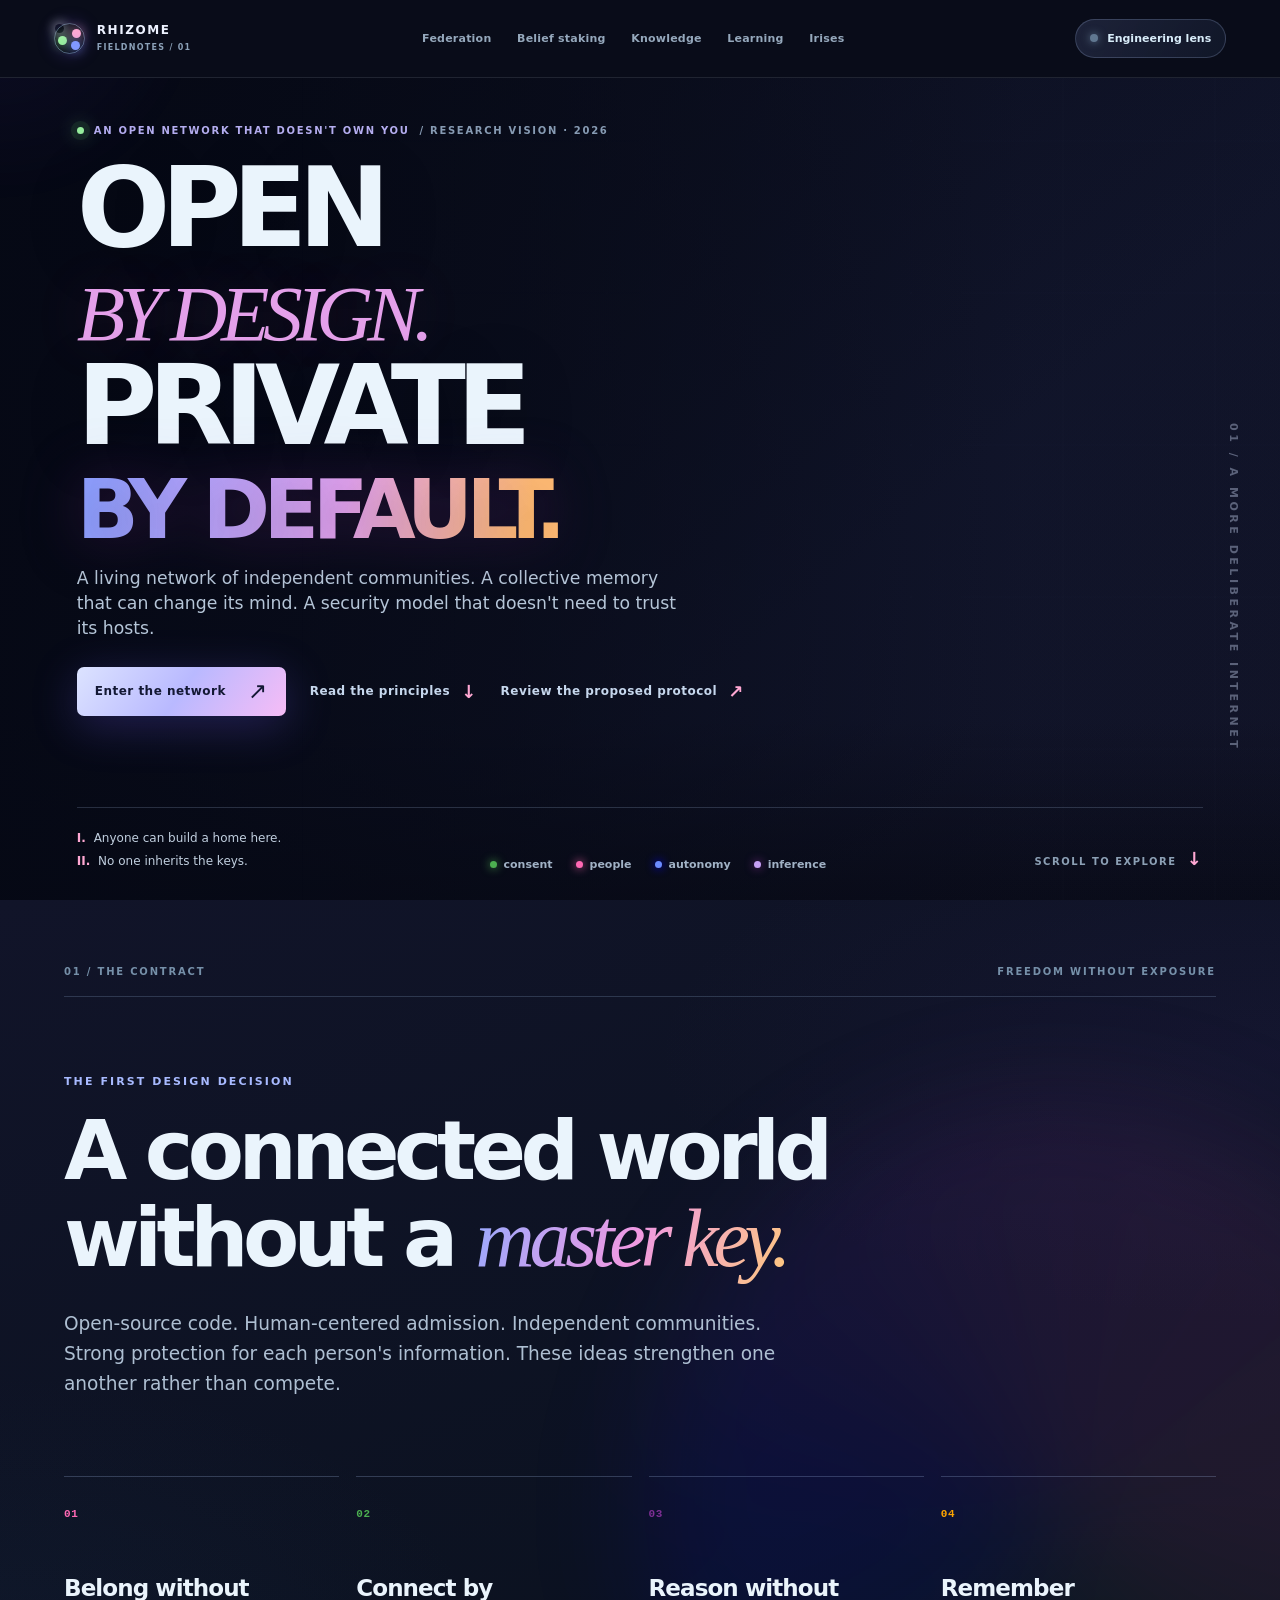
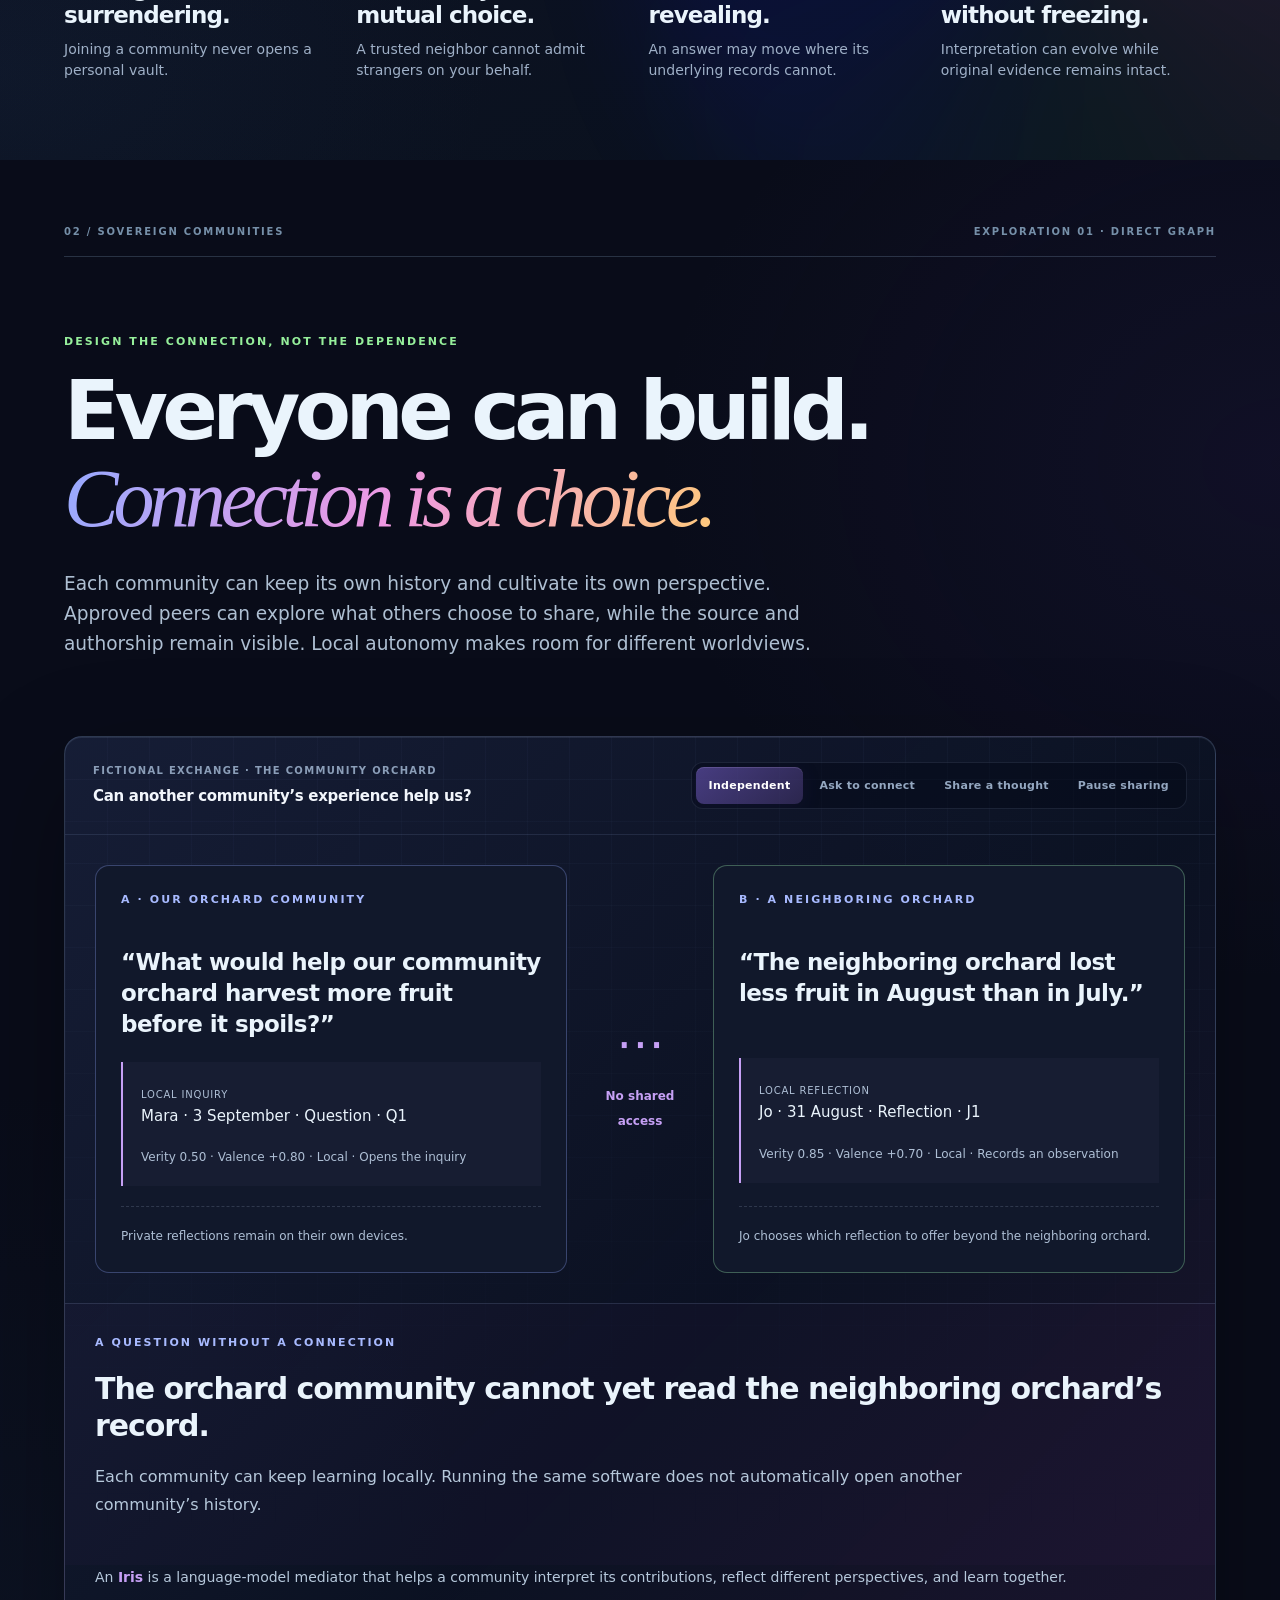
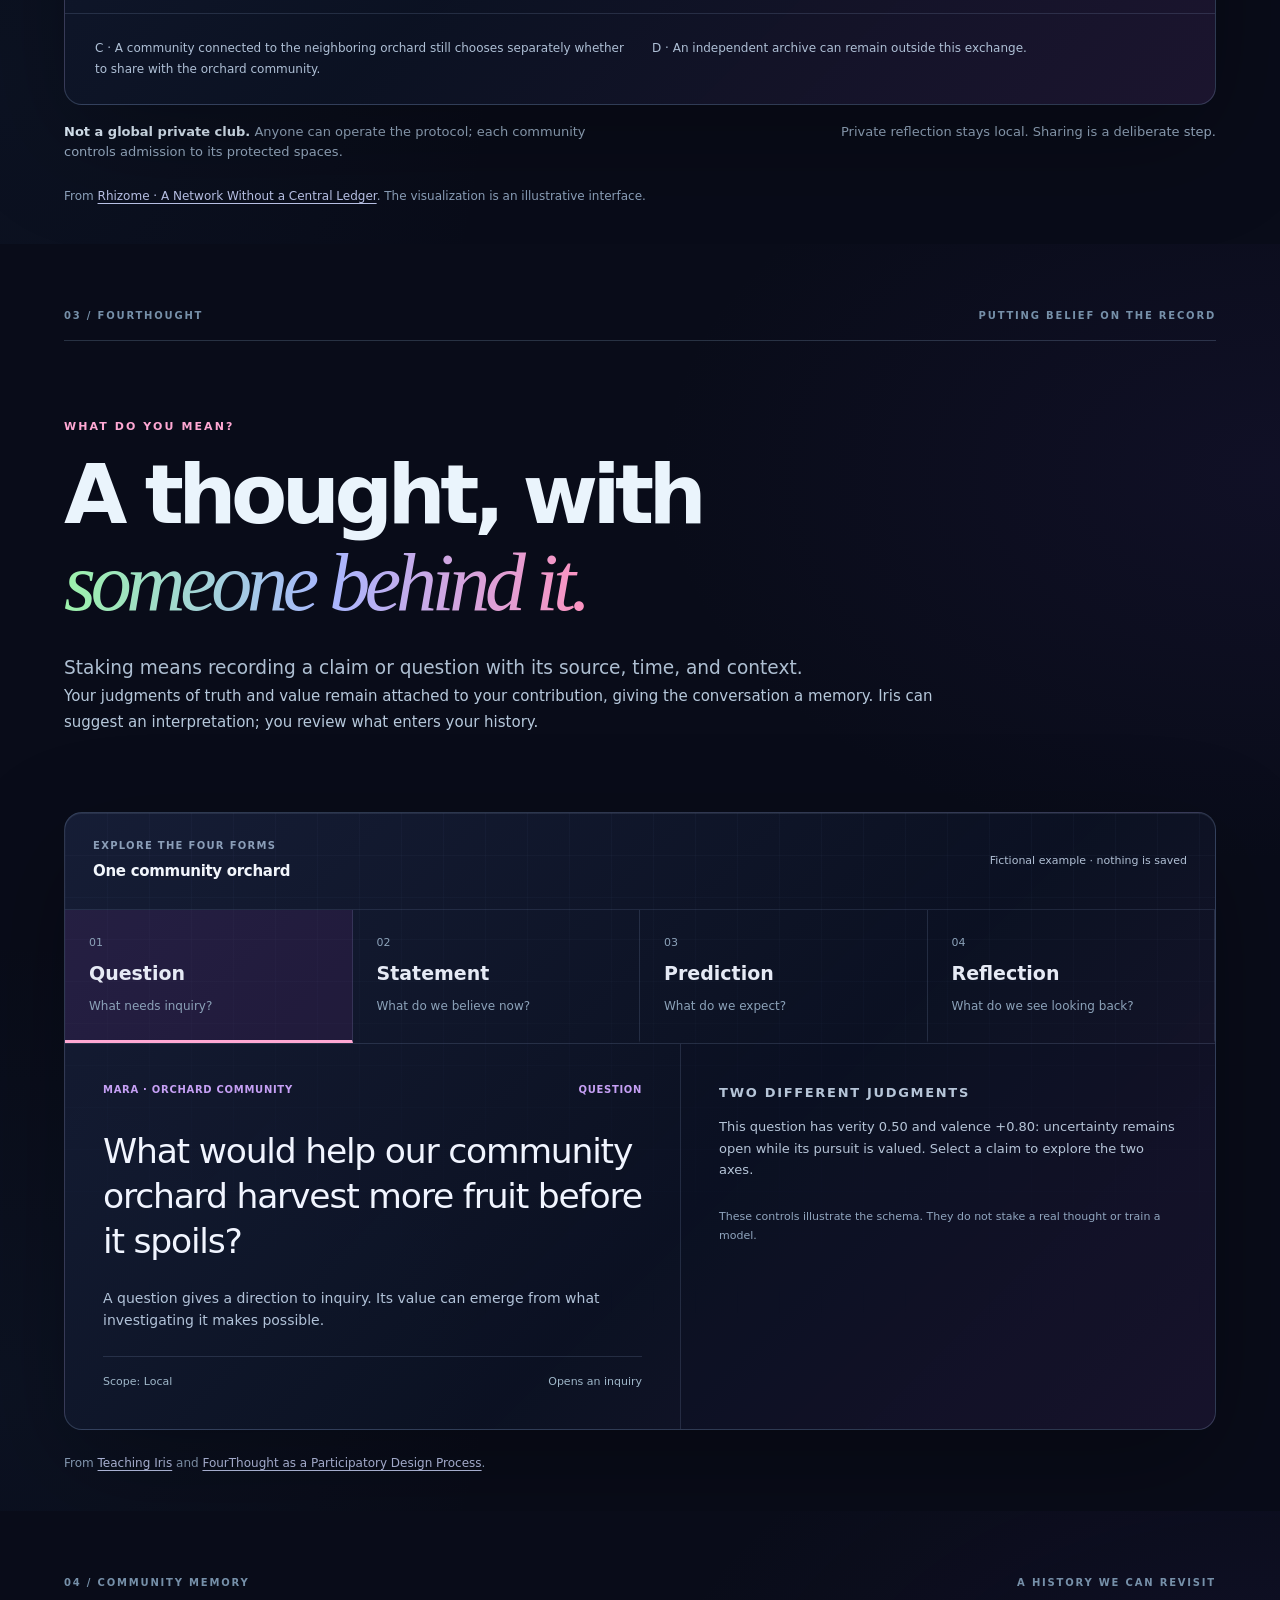
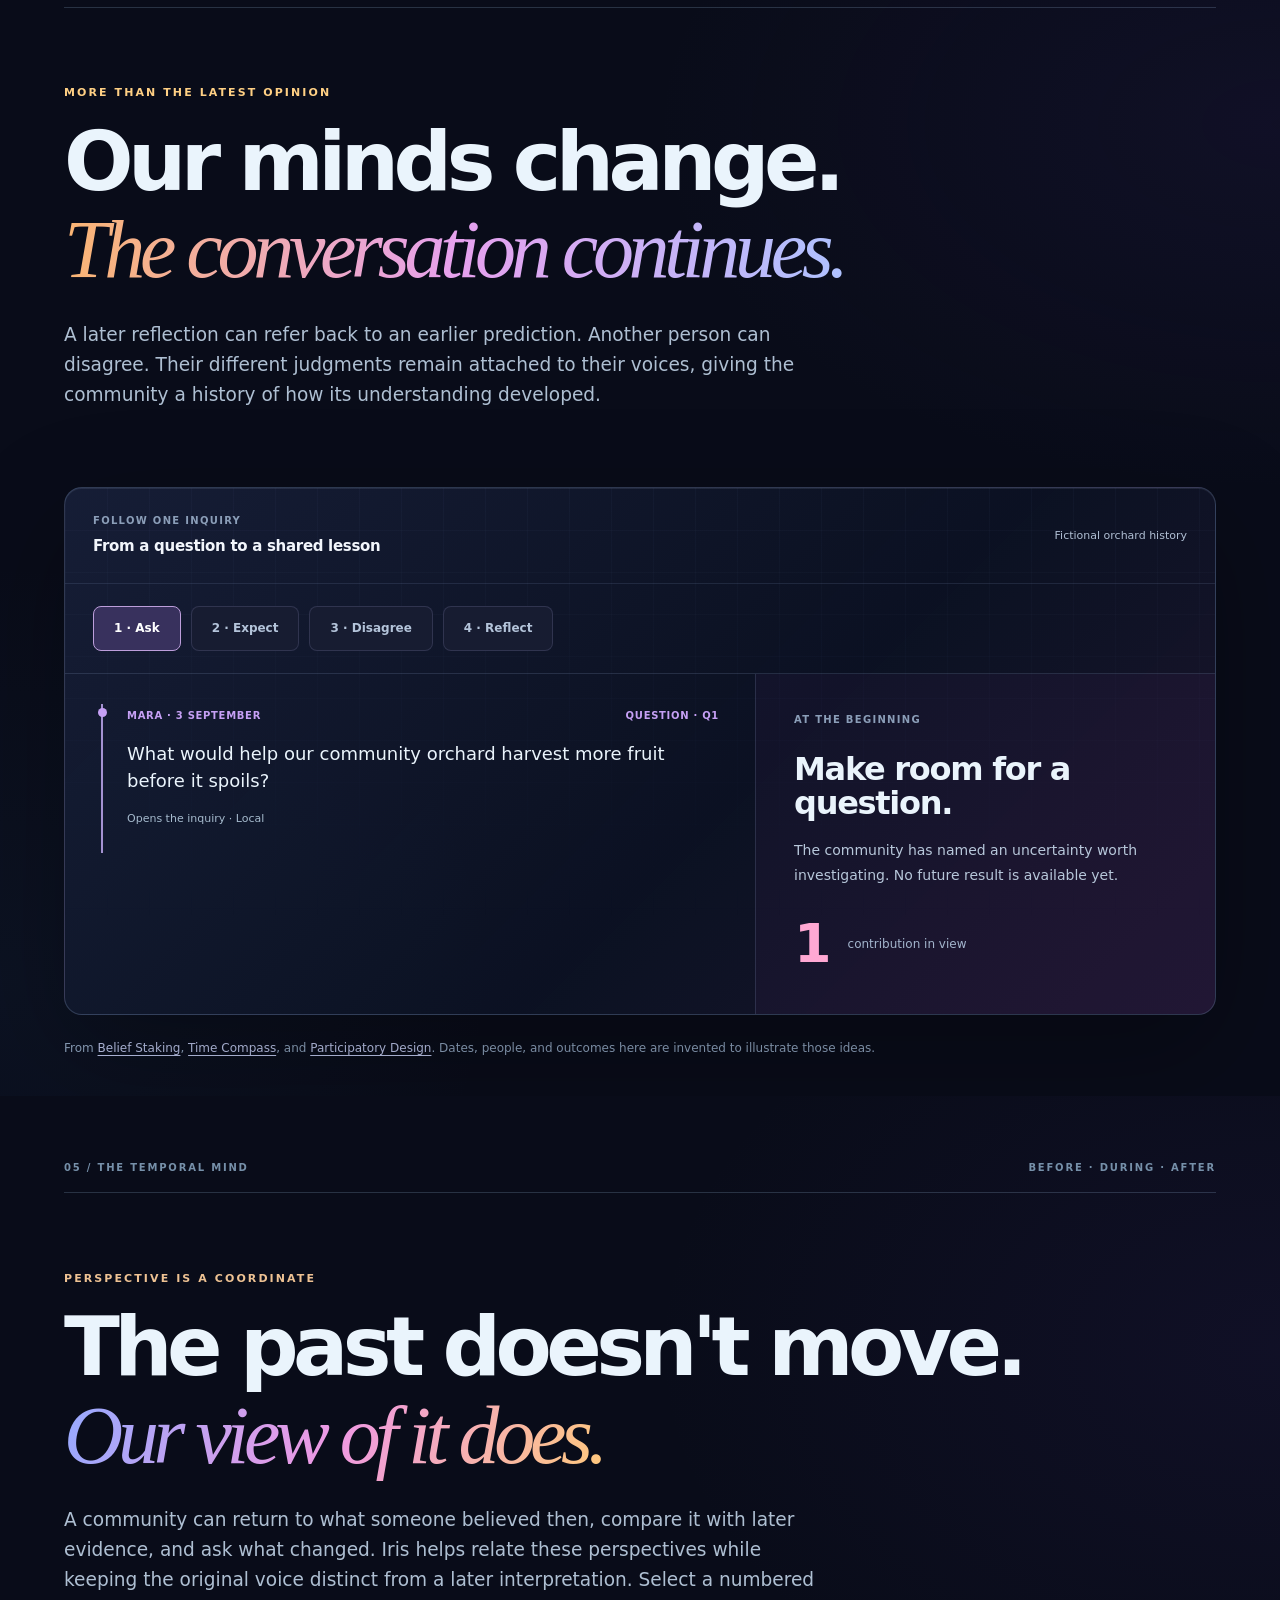
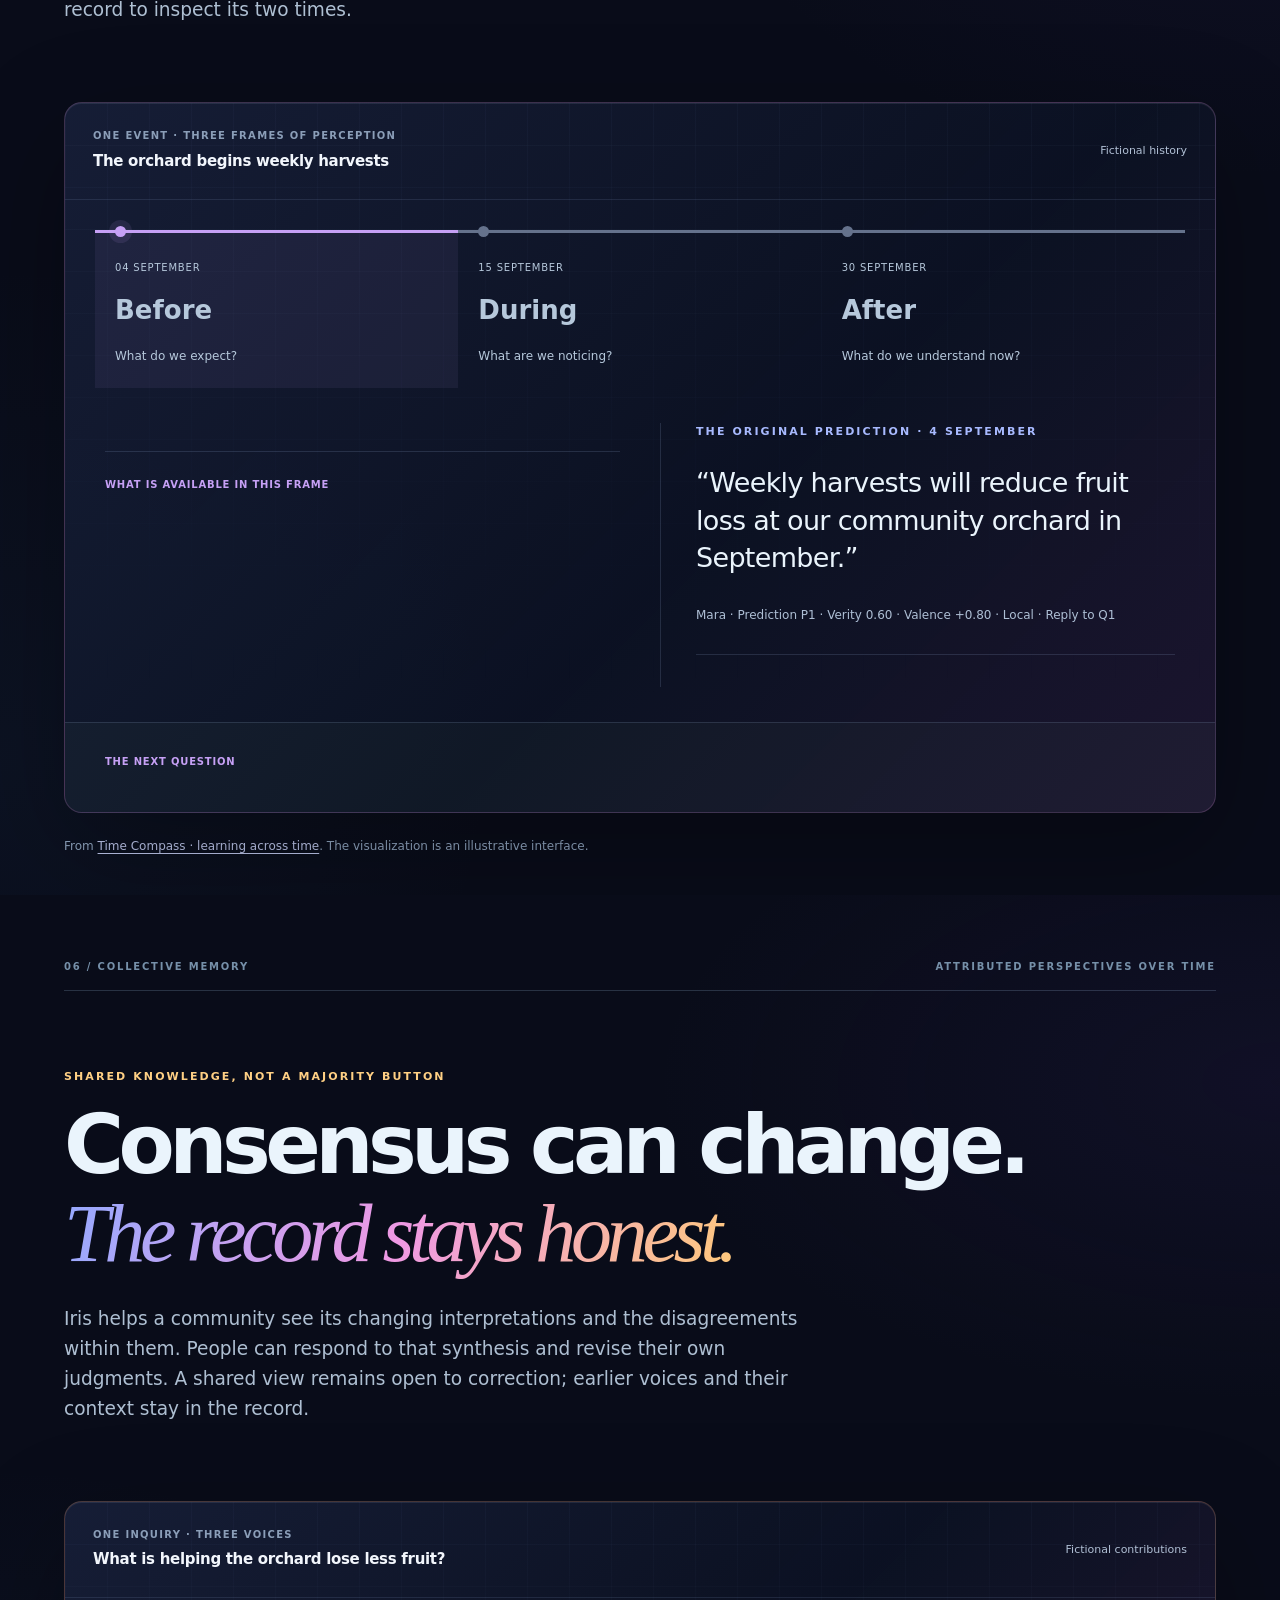
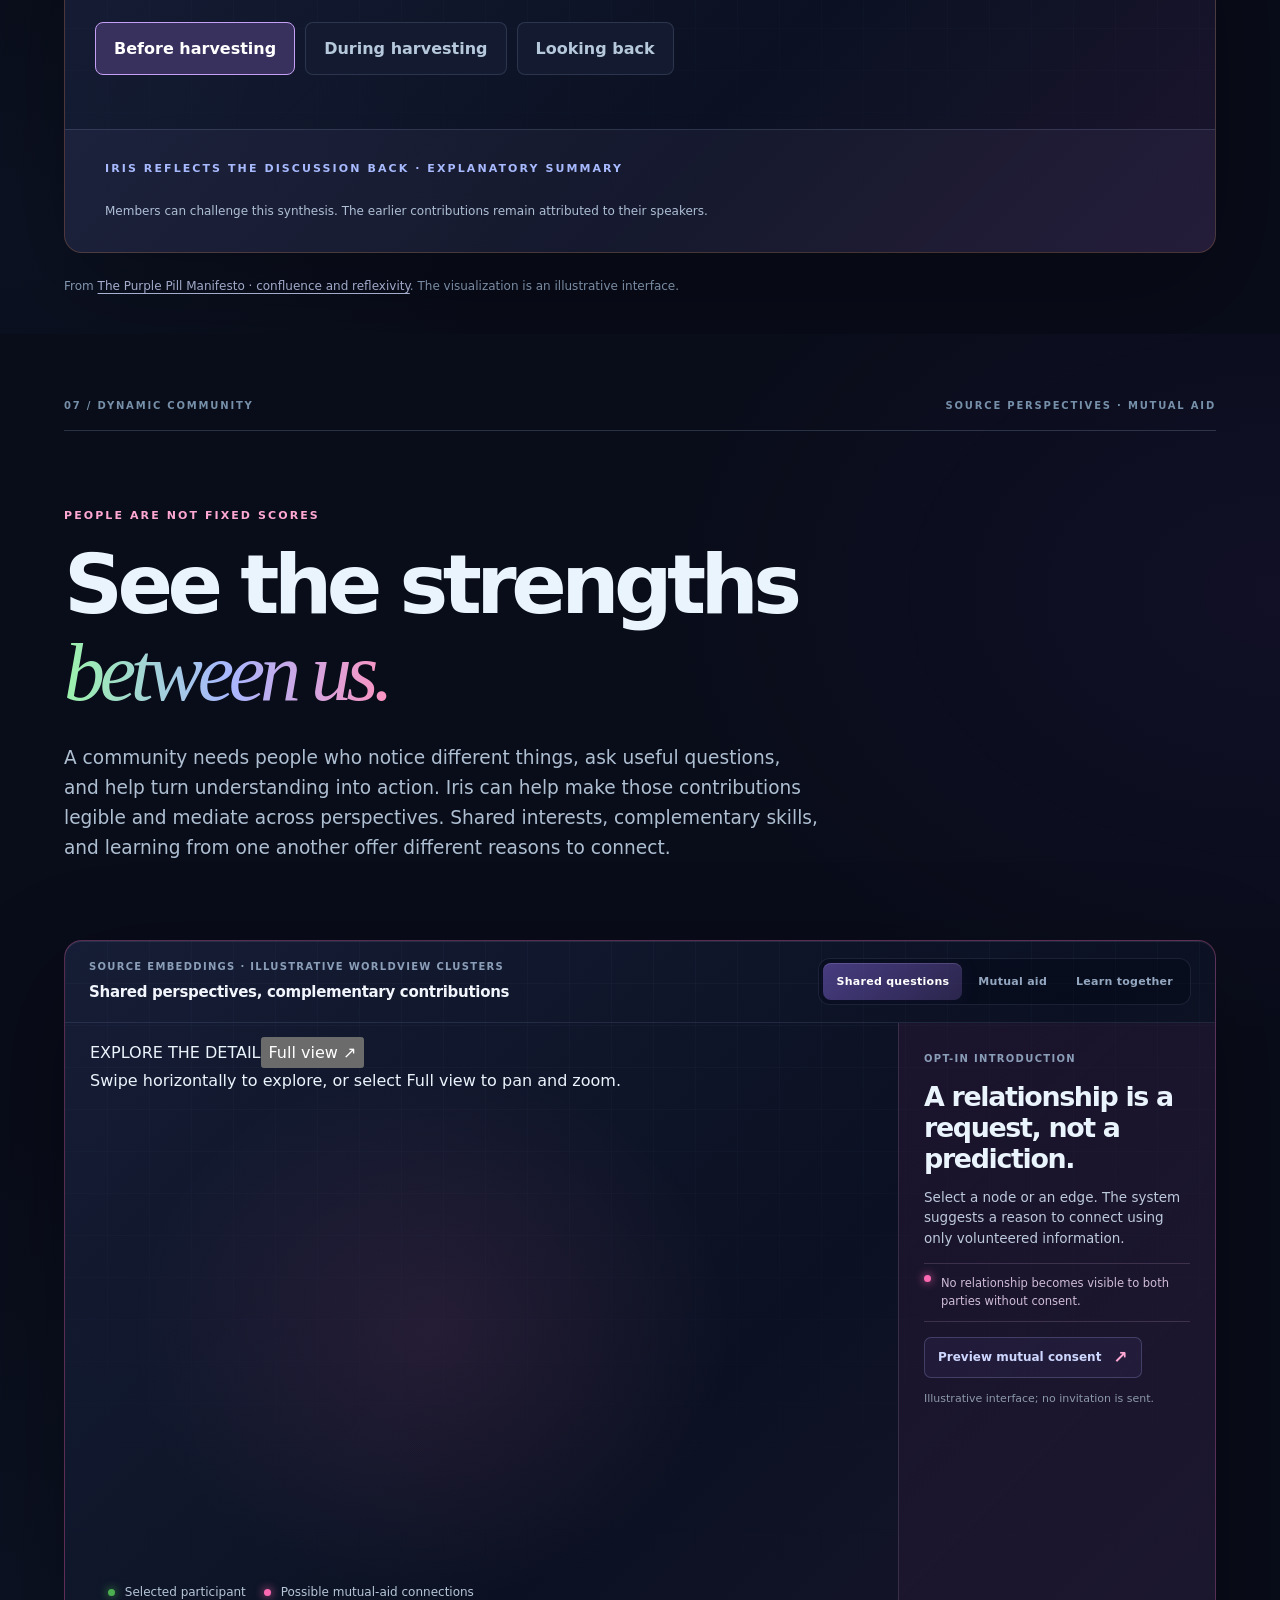
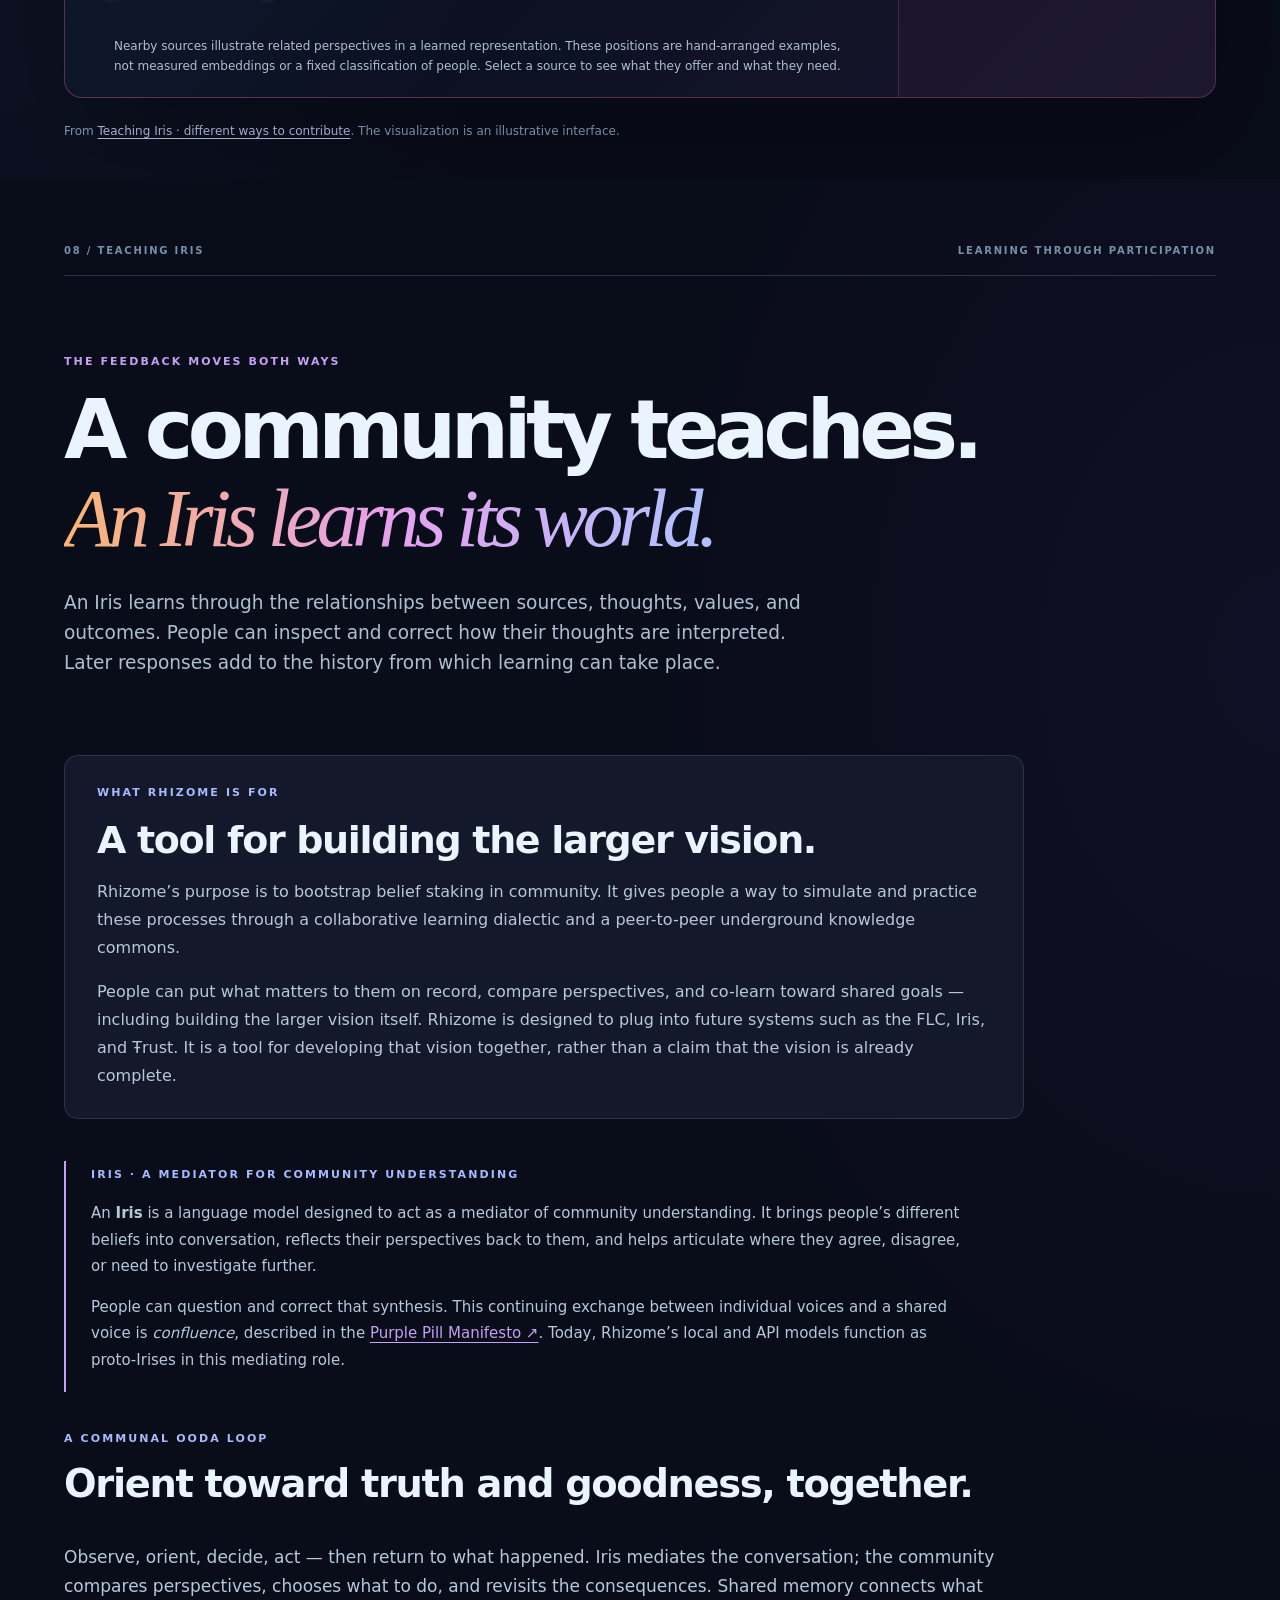
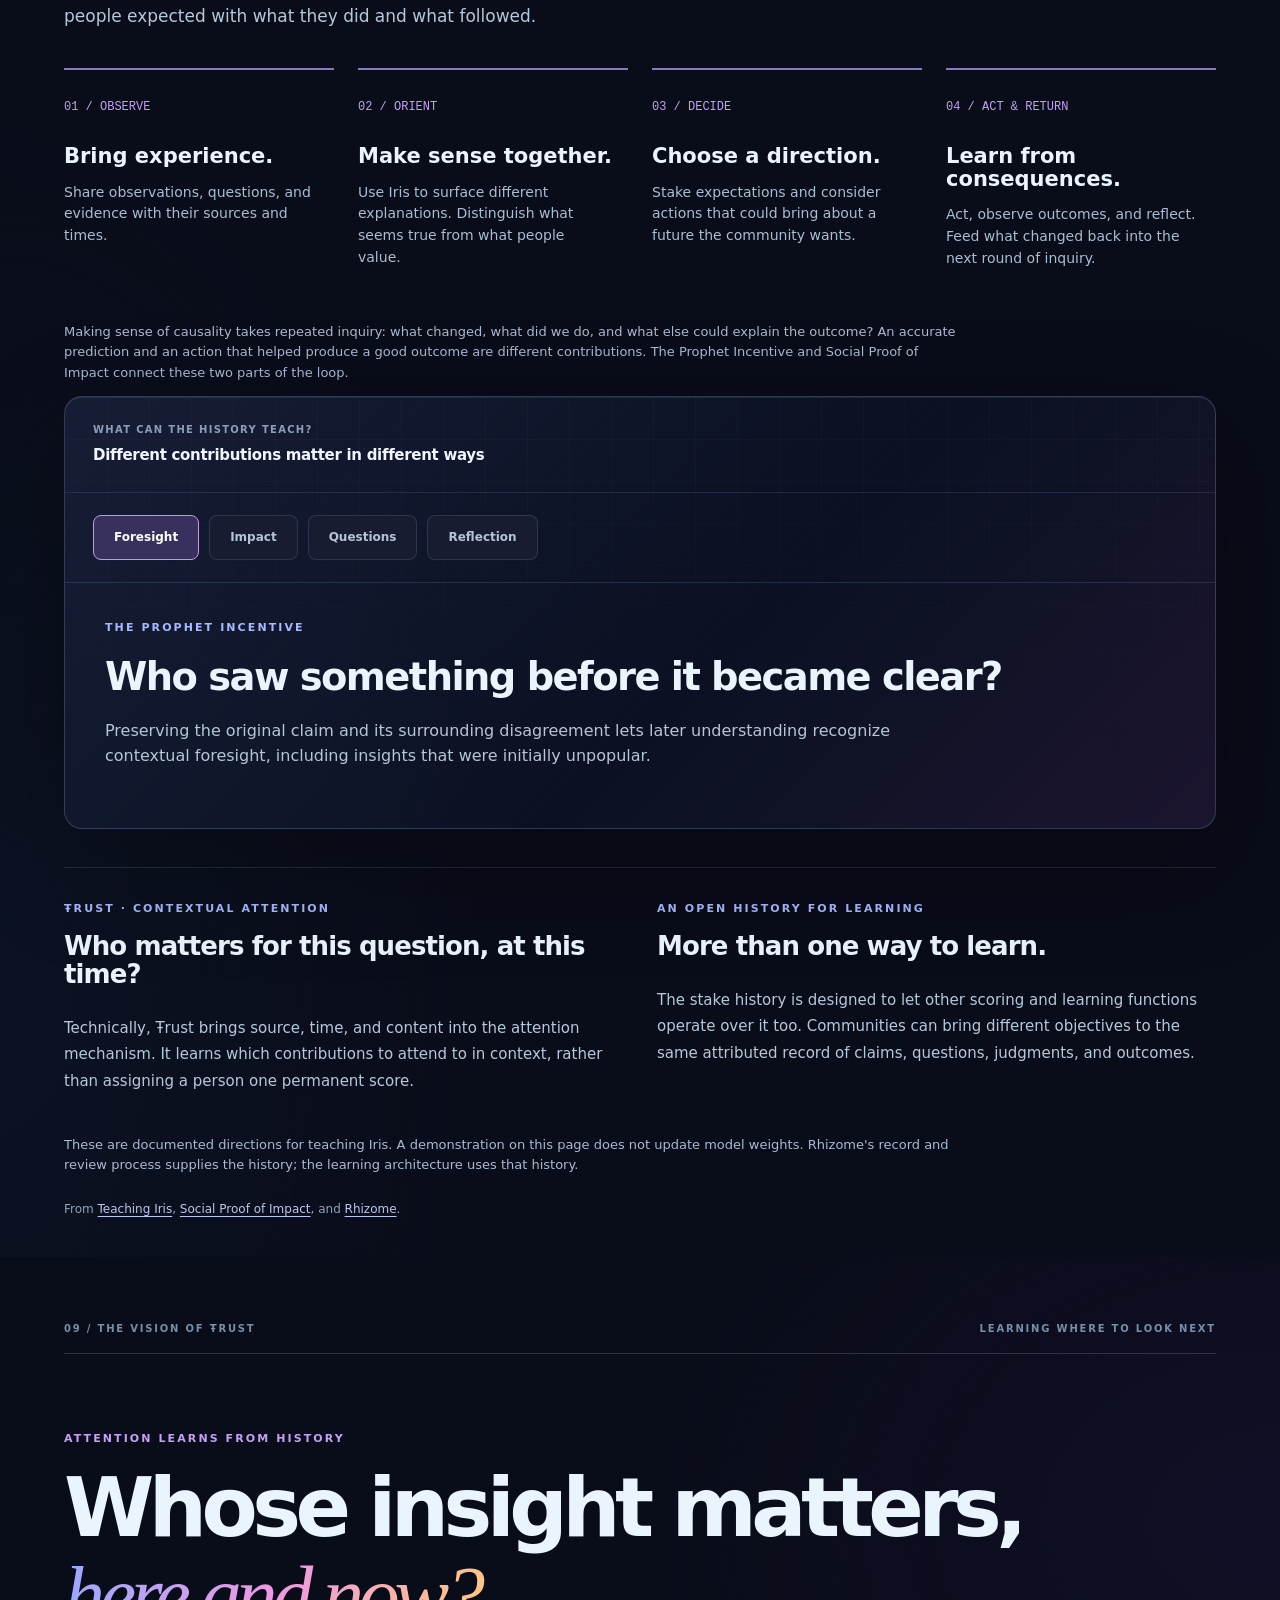
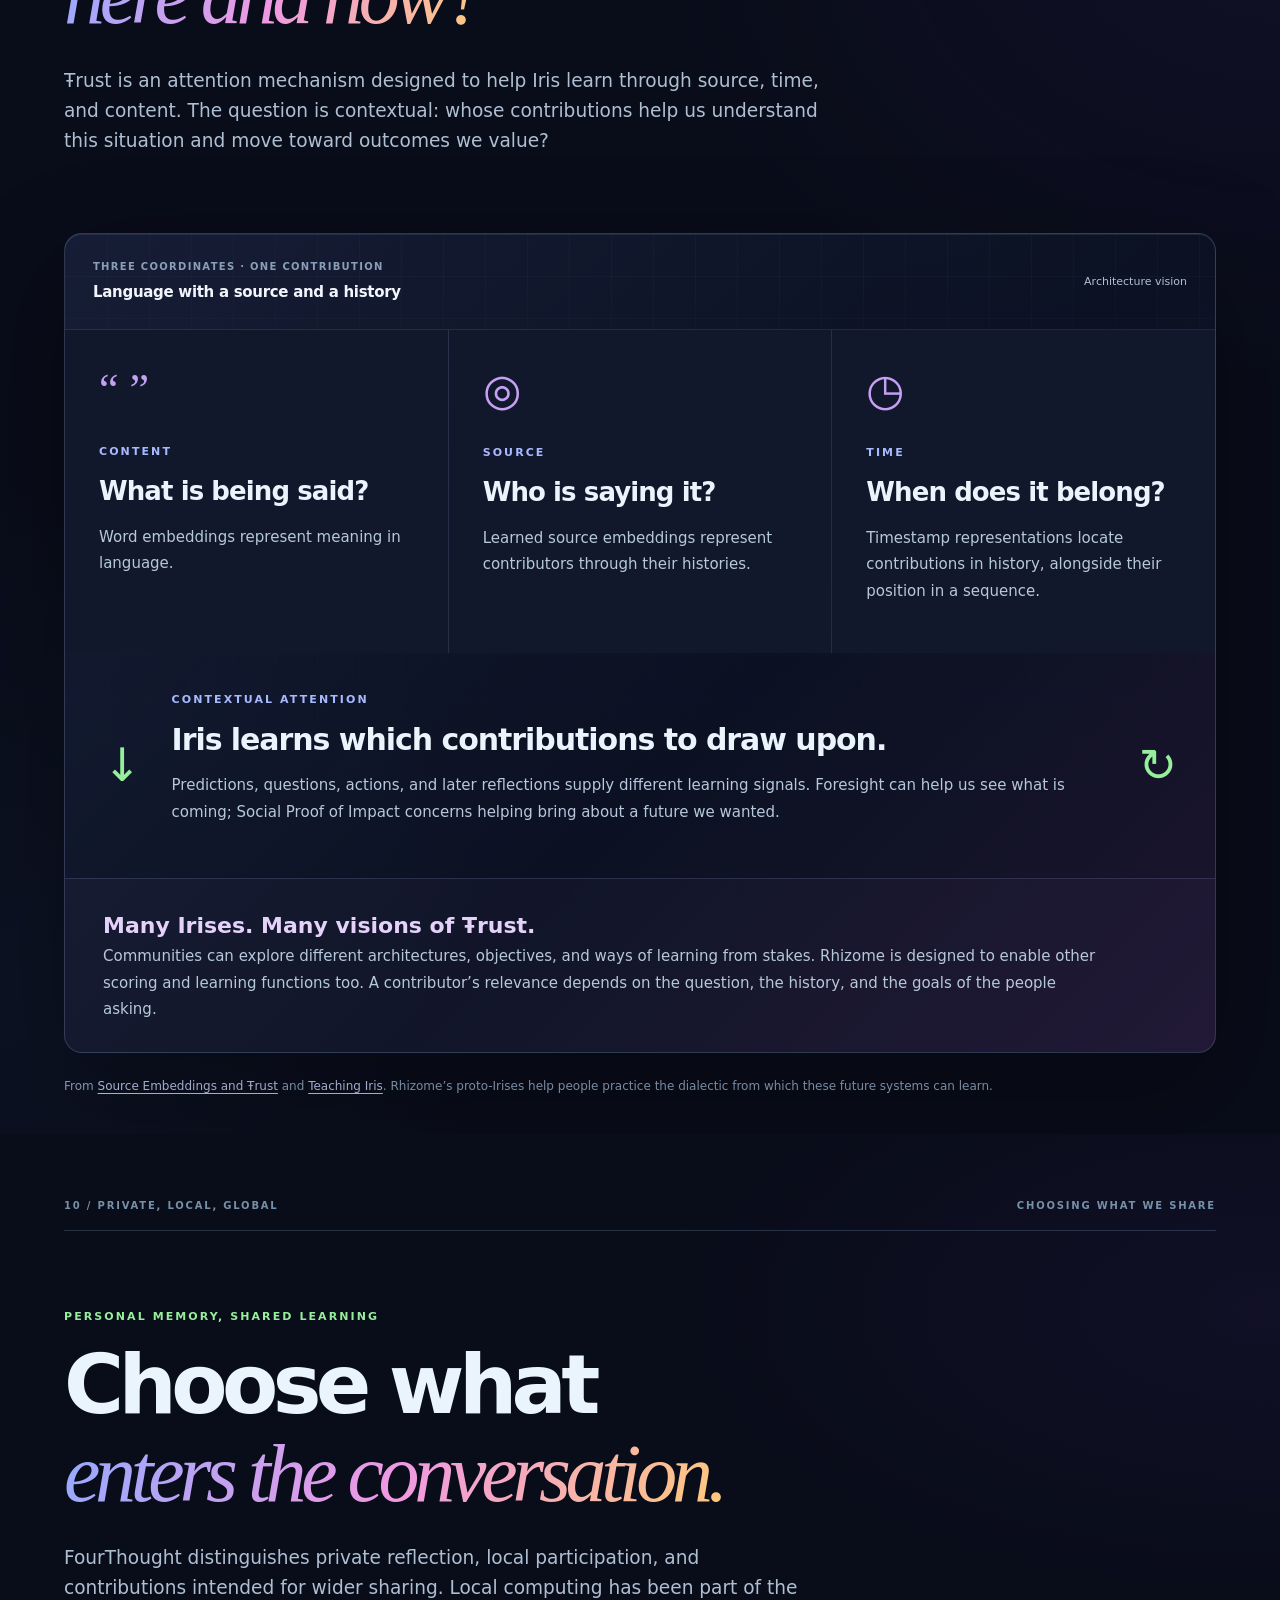
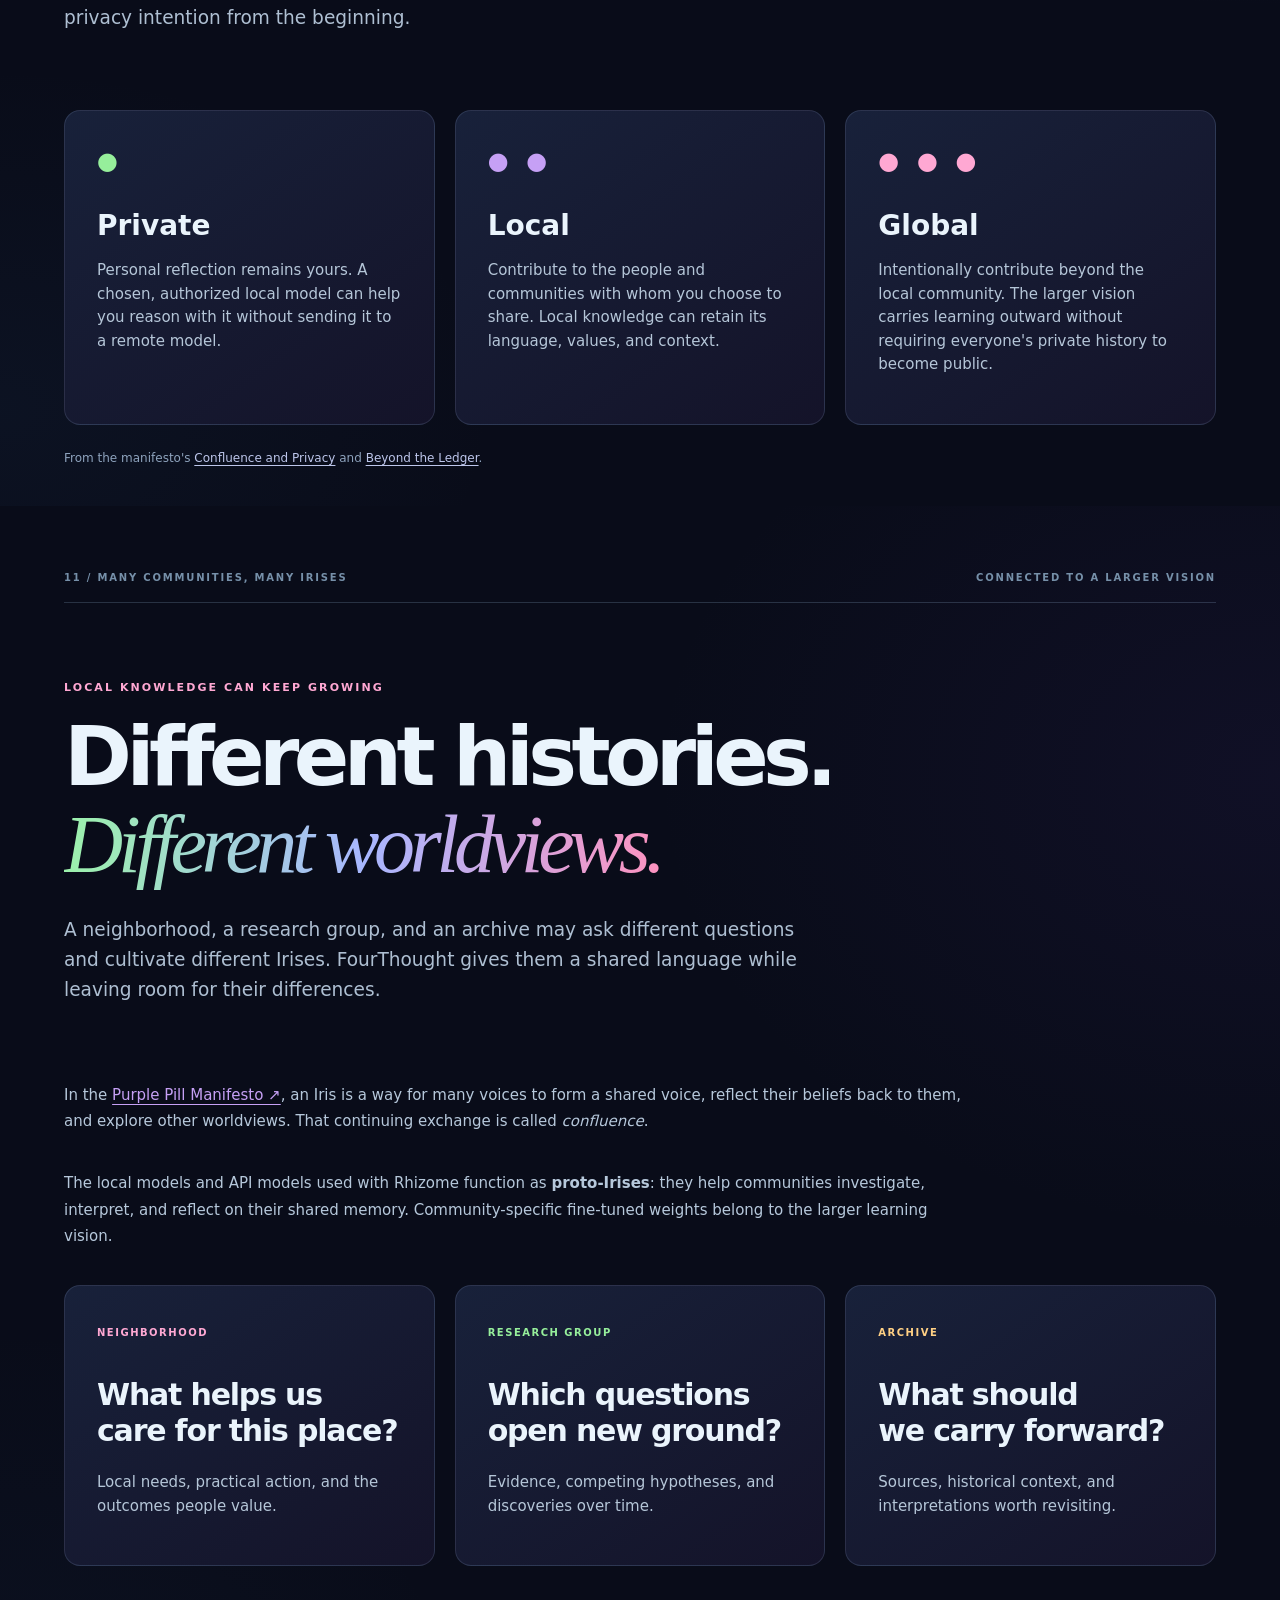
==== commit 87bfe5a8: "Refine community memory presentation and connected learning visuals" ====
--- a/index.html
+++ b/index.html
@@ -2,45 +2,54 @@
 <html lang="en">
 <head>
 <meta charset="utf-8"><meta name="viewport" content="width=device-width,initial-scale=1,viewport-fit=cover">
-<meta name="color-scheme" content="dark"><meta name="theme-color" content="#090c19">
-<title>Rhizome · Learning Together</title>
-<meta name="description" content="Community memory, belief staking, and learning together through FourThought. A presentation grounded in Cognicist literature.">
+<meta name="color-scheme" content="dark"><meta name="theme-color" content="#090b18">
+<title>Rhizome · A Living Secure Network</title>
+<meta name="description" content="An immersive, research-informed exploration of a security-first knowledge commons: sovereign identities, federation, private computation, and historical perspective.">
 <link rel="stylesheet" href="assets/css/rhizome.css">
+<link rel="stylesheet" href="assets/css/rhizome-mobile.css">
+<link rel="stylesheet" href="assets/css/protocol-review.css">
 <link rel="stylesheet" href="assets/css/community-memory.css">
-<script src="assets/js/community-memory.js" defer></script>
 </head>
 <body>
-<a class="skip-link" href="#principles">Skip to the presentation</a>
+<div id="scrollProgress" class="scroll-progress" aria-hidden="true"></div>
+<div id="cursorHalo" class="cursor-halo" aria-hidden="true"></div>
 <nav class="topbar" aria-label="Main navigation">
- <a class="wordmark" href="#opening" aria-label="Rhizome: beginning"><span class="brand-graphic" aria-hidden="true"><i></i><i></i><i></i></span><span>RHIZOME<small>LEARNING TOGETHER</small></span></a>
- <div class="nav-items"><a href="#principles">Principles</a><a href="#staking">Belief staking</a><a href="#memory">Memory</a><a href="#learning">Learning</a><a href="#communities">Communities</a></div>
- <a class="source-link" href="#reading">The literature ↗</a>
+ <a class="wordmark" href="#opening" aria-label="Rhizome: back to beginning"><span class="brand-graphic" aria-hidden="true"><i></i><i></i><i></i><i></i></span><span>RHIZOME <small>FIELDNOTES / 01</small></span></a>
+ <div class="nav-items" id="navItems"><a href="#federation">Federation</a><a href="#staking">Belief staking</a><a href="#perspective">Knowledge</a><a href="#learning">Learning</a><a href="#communities">Irises</a></div>
+ <button type="button" class="lens-toggle" id="lensButton" aria-pressed="false" aria-label="Toggle engineering explanation"><span class="lens-indicator"></span><span class="lens-text">Engineering lens</span></button>
 </nav>
+<div id="lensPanel" class="lens-panel" role="region" aria-label="Chapter context" tabindex="-1" hidden><div class="lens-head"><div class="eyebrow">CHAPTER CONTEXT</div><button id="closeLens" class="icon-close" aria-label="Close context">✕</button></div><p id="lensTitle" class="lens-title"></p><p id="lensBody"></p><div id="lensSpec" class="lens-spec"></div><a href="#reading">Read the sources ↗</a></div>
 <main>
-<section id="opening" class="hero chapter">
- <div class="hero-core"><div class="overline"><span class="live-seed" aria-hidden="true"></span> COGNICISM / FOURTHOUGHT / RHIZOME</div>
- <h1>LEARN<br><strong>TOGETHER.</strong><br><em>Remember how.</em></h1>
- <p class="hero-deck">What did we believe? What happened? What do we understand differently now? Rhizome gives people and communities a place to carry those questions forward.</p>
- <div class="hero-actions"><a class="primary-cta" href="#staking">Explore belief staking <span aria-hidden="true">↓</span></a><a class="quiet-cta" href="#principles">Begin with the principles ↗</a></div></div>
- <div class="memory-orbit" aria-hidden="true"><span class="orbit-word ow-one">QUESTION</span><span class="orbit-word ow-two">PREDICTION</span><span class="orbit-word ow-three">REFLECTION</span><span class="orbit-word ow-four">STATEMENT</span><div class="orbit-center">a shared<br><i>memory</i></div></div>
- <div class="hero-bottom"><span class="hero-edition">THE LOCAL LEARNING PROCESS</span><span class="hero-edition">A living record of thought, evidence, and change.</span></div>
+<section id="opening" class="hero chapter" data-chapter="00" data-lens="Architectural thesis" data-tech="Open implementation is compatible with closed-by-default data. Design separate authorities for software, node operation, personal keys, community membership, record disclosure, and inference. Nothing in this interactive demo constitutes a deployed security system." data-spec="Security goals · confidentiality, integrity, availability, autonomy, unlinkability">
+ <canvas id="heroCanvas" aria-hidden="true"></canvas><div class="hero-vignette" aria-hidden="true"></div>
+ <div class="hero-core"><div class="overline"><span class="live-seed"></span> AN OPEN NETWORK THAT DOESN'T OWN YOU <span class="hero-edition">/ RESEARCH VISION · 2026</span></div>
+  <h1>OPEN<br><em>BY DESIGN.</em><br>PRIVATE<br><strong>BY DEFAULT.</strong></h1>
+  <p class="hero-deck">A living network of independent communities. A collective memory that can change its mind. A security model that doesn't need to trust its hosts.</p>
+  <div class="hero-actions"><a class="primary-cta" href="#federation">Enter the network <span>↗</span></a><a href="#principles" class="quiet-cta">Read the principles <span>↓</span></a><button type="button" class="quiet-cta proposal-launch" id="openProposal">Review the proposed protocol <span>↗</span></button></div>
+ </div>
+ <div class="hero-side-label" aria-hidden="true">01 / a more deliberate internet</div>
+ <div class="hero-bottom"><div class="hero-axiom"><span class="axiom-index">I.</span> Anyone can build a home here.<br><span class="axiom-index">II.</span> No one inherits the keys.</div><div class="hero-legend"><span><b class="dot green"></b> consent</span><span><b class="dot pink"></b> people</span><span><b class="dot blue"></b> autonomy</span><span><b class="dot purple"></b> inference</span></div><a class="scroll-cue" href="#principles">SCROLL TO EXPLORE <span>↓</span></a></div>
 </section>
 
-<section id="principles" class="chapter">
- <div class="section-frame"><div class="chapter-line"><span>01 / THE FOUNDATION</span><span>AUTONOMY &amp; COLLECTIVE LEARNING</span></div>
- <div class="section-intro"><p class="eyebrow">ROOM FOR EACH MIND</p><h2>Think for yourself.<br><i>Learn with others.</i></h2><p class="lede">Cognicism begins with the autonomy of minds and the possibility of learning together. Different experiences and perspectives give a community more to learn from.</p></div>
- <div class="principle-rail">
-  <article class="principle"><span class="principle-mark" style="--signal:var(--pink)">01</span><h3>Belong without surrendering.</h3><p>Personal reflection can remain private while we participate in a community.</p></article>
-  <article class="principle"><span class="principle-mark" style="--signal:var(--green)">02</span><h3>Connect by mutual choice.</h3><p>Independent communities choose how they participate and what they share.</p></article>
-  <article class="principle"><span class="principle-mark" style="--signal:var(--purple)">03</span><h3>Let different voices remain.</h3><p>Disagreement belongs in the record. A shared understanding can keep evolving.</p></article>
-  <article class="principle"><span class="principle-mark" style="--signal:var(--orange)">04</span><h3>Remember without freezing.</h3><p>Interpretation can change while the earlier thought remains available to revisit.</p></article>
+<section id="principles" class="chapter principles" data-chapter="01" data-lens="Separate the authorities" data-tech="Define independently verifiable cryptographic principals for users, devices, communities and services. A community grant authorizes a service and scope, not plaintext access. A trusted federation relationship is not transitively inherited by neighboring groups." data-spec="Capability authorization · scoped, signed, expiring · non-transitive">
+ <div class="section-frame"><div class="chapter-line"><span>01 / THE CONTRACT</span><span>FREEDOM WITHOUT EXPOSURE</span></div><div class="section-intro"><p class="eyebrow">THE FIRST DESIGN DECISION</p><h2>A connected world<br>without a <i>master key.</i></h2><p class="lede">Open-source code. Human-centered admission. Independent communities. Strong protection for each person's information. These ideas strengthen one another rather than compete.</p></div>
+ <div class="principle-rail"><div class="principle"><span class="principle-mark" style="--signal:var(--pink)">01</span><h3>Belong without surrendering.</h3><p>Joining a community never opens a personal vault.</p></div><div class="principle"><span class="principle-mark" style="--signal:var(--green)">02</span><h3>Connect by mutual choice.</h3><p>A trusted neighbor cannot admit strangers on your behalf.</p></div><div class="principle"><span class="principle-mark" style="--signal:var(--purple)">03</span><h3>Reason without revealing.</h3><p>An answer may move where its underlying records cannot.</p></div><div class="principle"><span class="principle-mark" style="--signal:var(--orange)">04</span><h3>Remember without freezing.</h3><p>Interpretation can evolve while original evidence remains intact.</p></div></div>
  </div>
- <p class="grounding">From <a href="#source-manifesto">The Cognicist Manifesto</a> and <a href="#source-rhizome">Rhizome</a>.</p></div>
 </section>
 
-<section id="staking" class="chapter">
- <div class="section-frame"><div class="chapter-line"><span>02 / FOURTHOUGHT</span><span>PUTTING BELIEF ON THE RECORD</span></div>
- <div class="section-intro wide"><p class="eyebrow pink-ink">WHAT DO YOU MEAN?</p><h2>A thought, with<br><i>someone behind it.</i></h2><p class="lede">Staking means recording a claim or question with its source, time, and context. You can express both what you believe and how you feel about it. Iris can suggest an interpretation; you review what enters your history.</p></div>
+<section id="federation" class="chapter visual-section federation" data-chapter="02" data-lens="Federation protocol" data-tech="Independent nodes preserve their own histories. Peers deliberately approve sharing; reading a remote contribution retains its attribution. This is an illustration of the local process, not an owner-sealed vault guarantee." data-spec="Signed FederationGrant · capability checks · quorum approval · no transitive trust">
+ <div class="section-frame"><div class="chapter-line"><span>02 / SOVEREIGN COMMUNITIES</span><span>EXPLORATION 01 · DIRECT GRAPH</span></div><div class="section-intro wide"><p class="eyebrow green-ink">DESIGN THE CONNECTION, NOT THE DEPENDENCE</p><h2>Everyone can build.<br><i>Connection is a choice.</i></h2><p class="lede">Each community can keep its own history and cultivate its own perspective. Approved peers can explore what others choose to share, while the source and authorship remain visible. Local autonomy makes room for different worldviews.</p></div>
+ <div class="stage stage-federation meaningful-stage"><div class="stage-toolbar"><div><span class="tool-kicker">FICTIONAL EXCHANGE · THE COMMUNITY ORCHARD</span><strong>Can another community’s experience help us?</strong></div><div class="segmented" role="group" aria-label="Sharing state"><button class="seg active" data-federation="separate" aria-pressed="true">Independent</button><button class="seg" data-federation="introduced" aria-pressed="false">Ask to connect</button><button class="seg" data-federation="approved" aria-pressed="false">Share a thought</button><button class="seg" data-federation="breach" aria-pressed="false">Pause sharing</button></div></div>
+<div class="exchange-map"><article class="exchange-home"><span class="eyebrow">A · OUR ORCHARD COMMUNITY</span><h3>“What would help our community orchard harvest more fruit before it spoils?”</h3><div class="local-history"><span>LOCAL INQUIRY</span><p>Mara · 3 September · Question · Q1</p><small>Verity 0.50 · Valence +0.80 · Local · Opens the inquiry</small></div><div class="private-pocket">Private reflections remain on their own devices.</div></article><div class="exchange-route"><span id="exchangeArrow" aria-hidden="true">⋯</span><strong id="exchangeState">No shared access</strong></div><article class="exchange-home"><span class="eyebrow">B · A NEIGHBORING ORCHARD</span><h3>“The neighboring orchard lost less fruit in August than in July.”</h3><div class="local-history"><span>LOCAL REFLECTION</span><p>Jo · 31 August · Reflection · J1</p><small>Verity 0.85 · Valence +0.70 · Local · Records an observation</small></div><div class="private-pocket">Jo chooses which reflection to offer beyond the neighboring orchard.</div></article></div>
+<div class="exchange-result" aria-live="polite"><span class="eyebrow" id="exchangeLabel">A QUESTION WITHOUT A CONNECTION</span><h3 id="exchangeTitle">The orchard community cannot yet read the neighboring orchard’s record.</h3><p id="exchangeExplanation">Each community can keep learning locally. Running the same software does not automatically open another community’s history.</p><div id="receivedThought" class="received-thought" hidden><span>JO · NEIGHBORING ORCHARD · 31 AUGUST · REFLECTION · J1</span><blockquote>“The neighboring orchard lost less fruit in August than in July.”</blockquote><small>Verity 0.85 · Valence +0.70 · Shared with the orchard community · Referenced by Q1</small></div></div>
+<p class="exchange-mediator">An <strong>Iris</strong> is a language-model mediator that helps a community interpret its contributions, reflect different perspectives, and learn together.</p><div class="exchange-boundary"><span>C · A community connected to the neighboring orchard still chooses separately whether to share with the orchard community.</span><span>D · An independent archive can remain outside this exchange.</span></div></div>
+ <div class="under-graph"><p><strong>Not a global private club.</strong> Anyone can operate the protocol; each community controls admission to its protected spaces.</p><p>Private reflection stays local. Sharing is a deliberate step.</p></div></div>
+<p class="grounding card-grounding">From <a href="#source-rhizome">Rhizome · A Network Without a Central Ledger</a>. The visualization is an illustrative interface.</p>
+</section>
+
+<section data-chapter="03" data-lens="Community memory and learning" data-tech="An illustration of the documented participatory process. See the written record for sources and scope." id="staking" class="chapter community-addition">
+ <div class="section-frame"><div class="chapter-line"><span>03 / FOURTHOUGHT</span><span>PUTTING BELIEF ON THE RECORD</span></div>
+ <div class="section-intro wide"><p class="eyebrow pink-ink">WHAT DO YOU MEAN?</p><h2>A thought, with<br><i>someone behind it.</i></h2><p class="lede">Staking means recording a claim or question with its source, time, and context.</p><p class="iris-introduction">Your judgments of truth and value remain attached to your contribution, giving the conversation a memory. Iris can suggest an interpretation; you review what enters your history.</p></div>
  <div class="stage stake-studio">
   <div class="stage-toolbar"><div><span class="tool-kicker">EXPLORE THE FOUR FORMS</span><strong>One community orchard</strong></div><span class="example-label">Fictional example · nothing is saved</span></div>
   <div class="form-tabs" role="group" aria-label="Thought form">
@@ -50,72 +59,141 @@
    <button data-form="reflection" aria-pressed="false">04 <b>Reflection</b><span>What do we see looking back?</span></button>
   </div>
   <div class="stake-layout">
-   <div class="thought-preview" aria-live="polite"><div class="record-meta"><span>MARA · ORCHARD COMMUNITY</span><span id="thoughtType">QUESTION</span></div><blockquote id="thoughtText">What would help us harvest more fruit before it spoils?</blockquote><p id="thoughtContext">A question gives a direction to inquiry. Its value can emerge from what investigating it makes possible.</p><div class="record-bottom"><span>Scope: Local</span><span id="thoughtReference">Opens an inquiry</span></div></div>
-   <div class="axes"><p class="tool-kicker">TWO DIFFERENT JUDGMENTS</p><p id="questionNote">Select a claim to explore verity and valence. A question opens inquiry rather than asserting an answer.</p>
-    <div id="claimAxes" hidden><label for="verity">Verity <output id="verityValue" for="verity">+0.60</output></label><p>How true or false do you believe this claim is?</p><input id="verity" type="range" min="-1" max="1" step="0.05" value="0.6"><div class="axis-labels"><span>False −1</span><span>Uncertain 0</span><span>True +1</span></div>
-    <label for="valence">Valence <output id="valenceValue" for="valence">+0.80</output></label><p>How wanted or unwanted is its meaning or outcome?</p><input id="valence" type="range" min="-1" max="1" step="0.05" value="0.8"><div class="axis-labels"><span>Unwanted −1</span><span>Neutral 0</span><span>Wanted +1</span></div><p class="axis-insight" id="axisInsight" aria-live="polite"></p></div>
+   <div class="thought-preview" aria-live="polite"><div class="record-meta"><span>MARA · ORCHARD COMMUNITY</span><span id="thoughtType">QUESTION</span></div><blockquote id="thoughtText">What would help our community orchard harvest more fruit before it spoils?</blockquote><p id="thoughtContext">A question gives a direction to inquiry. Its value can emerge from what investigating it makes possible.</p><div class="record-bottom"><span>Scope: Local</span><span id="thoughtReference">Opens an inquiry</span></div></div>
+   <div class="axes"><p class="tool-kicker">TWO DIFFERENT JUDGMENTS</p><p id="questionNote">This question has verity 0.50 and valence +0.80: uncertainty remains open while its pursuit is valued. Select a claim to explore the two axes.</p>
+    <div id="claimAxes" hidden><label for="verity">Verity <output id="verityValue" for="verity">+0.60</output></label><p>How true or false do you believe this claim is?</p><input id="verity" type="range" min="0" max="1" step="0.05" value="0.6"><div class="axis-labels"><span>False 0</span><span>Uncertain 0.5</span><span>True 1</span></div>
+    <label for="valence">Valence <output id="valenceValue" for="valence">+0.80</output></label><p>How does the thought align with your values?</p><input id="valence" type="range" min="-1" max="1" step="0.05" value="0.8"><div class="axis-labels"><span>Unwanted −1</span><span>Neutral 0</span><span>Wanted +1</span></div><p class="axis-insight" id="axisInsight" aria-live="polite"></p></div>
     <p class="example-foot">These controls illustrate the schema. They do not stake a real thought or train a model.</p>
    </div>
   </div>
  </div><p class="grounding">From <a href="#source-teaching">Teaching Iris</a> and <a href="#source-design">FourThought as a Participatory Design Process</a>.</p></div>
 </section>
 
-<section id="memory" class="chapter">
- <div class="section-frame"><div class="chapter-line"><span>03 / COMMUNITY MEMORY</span><span>A HISTORY WE CAN REVISIT</span></div>
+<section data-chapter="04" data-lens="Community memory and learning" data-tech="An illustration of the documented participatory process. See the written record for sources and scope." id="memory" class="chapter community-addition">
+ <div class="section-frame"><div class="chapter-line"><span>04 / COMMUNITY MEMORY</span><span>A HISTORY WE CAN REVISIT</span></div>
  <div class="section-intro wide"><p class="eyebrow orange-ink">MORE THAN THE LATEST OPINION</p><h2>Our minds change.<br><i>The conversation continues.</i></h2><p class="lede">A later reflection can refer back to an earlier prediction. Another person can disagree. Their different judgments remain attached to their voices, giving the community a history of how its understanding developed.</p></div>
  <div class="stage history-studio"><div class="stage-toolbar"><div><span class="tool-kicker">FOLLOW ONE INQUIRY</span><strong>From a question to a shared lesson</strong></div><span class="example-label">Fictional orchard history</span></div>
  <div class="history-controls" role="group" aria-label="History cutoff"><button data-moment="0" aria-pressed="true">1 · Ask</button><button data-moment="1" aria-pressed="false">2 · Expect</button><button data-moment="2" aria-pressed="false">3 · Disagree</button><button data-moment="3" aria-pressed="false">4 · Reflect</button></div>
  <div class="history-layout"><ol class="thought-history">
-  <li data-record="0"><div class="record-meta"><span>MARA · 3 SEPTEMBER</span><span>QUESTION · Q1</span></div><p>What would help us harvest more fruit before it spoils?</p><small>Opens the inquiry · Local</small></li>
-  <li data-record="1" hidden><div class="record-meta"><span>MARA · 4 SEPTEMBER</span><span>PREDICTION · P1</span></div><p>Weekly harvests will reduce the amount of fruit we lose this month.</p><small>Responds to Q1 · Verity +0.60 · Valence +0.80</small></li>
-  <li data-record="2" hidden><div class="record-meta"><span>ELI · 5 SEPTEMBER</span><span>RESPONSE TO P1</span></div><p>Weekly harvests will reduce the amount of fruit we lose this month.</p><small>Eli's assessment · Verity −0.20 · Valence +0.80</small><p class="annotation">Eli wants the same outcome but is less convinced by the prediction. Mara's original assessment remains intact.</p></li>
-  <li data-record="3" hidden><div class="record-meta"><span>MARA · 30 SEPTEMBER</span><span>REFLECTION · R1</span></div><p>We lost less fruit during the weekly harvests, but we also had more volunteers. We still need to understand what made the difference.</p><small>Refers to P1 · Verity +0.70 · Valence +0.80</small></li>
+  <li data-record="0"><div class="record-meta"><span>MARA · 3 SEPTEMBER</span><span>QUESTION · Q1</span></div><p>What would help our community orchard harvest more fruit before it spoils?</p><small>Opens the inquiry · Local</small></li>
+  <li data-record="1" hidden><div class="record-meta"><span>MARA · 4 SEPTEMBER</span><span>PREDICTION · P1</span></div><p>Weekly harvests will reduce fruit loss at our community orchard in September.</p><small>Responds to Q1 · Verity 0.60 · Valence +0.80</small></li>
+  <li data-record="2" hidden><div class="record-meta"><span>ELI · 5 SEPTEMBER</span><span>RESPONSE TO P1</span></div><p>Weekly harvests will reduce fruit loss at our community orchard in September.</p><small>Eli's assessment · Verity 0.40 · Valence +0.80</small><p class="annotation">Eli wants the same outcome but is less convinced by the prediction. Mara's original assessment remains intact.</p></li>
+  <li data-record="3" hidden><div class="record-meta"><span>MARA · 30 SEPTEMBER</span><span>REFLECTION · R1</span></div><p>The community orchard lost less fruit in September than in August.</p><small>Reply to P1 · Verity 0.85 · Valence +0.80</small></li>
  </ol><aside class="history-insight" aria-live="polite"><span class="tool-kicker" id="historyLabel">AT THE BEGINNING</span><h3 id="historyTitle">Make room for a question.</h3><p id="historyExplanation">The community has named an uncertainty worth investigating. No future result is available yet.</p><div class="history-count"><b id="recordCount">1</b><span>contribution in view</span></div></aside></div>
  </div><p class="grounding">From <a href="#source-staking">Belief Staking</a>, <a href="#source-time">Time Compass</a>, and <a href="#source-design">Participatory Design</a>. Dates, people, and outcomes here are invented to illustrate those ideas.</p></div>
 </section>
 
-<section id="learning" class="chapter">
- <div class="section-frame"><div class="chapter-line"><span>04 / TEACHING IRIS</span><span>LEARNING THROUGH PARTICIPATION</span></div>
- <div class="section-intro wide"><p class="eyebrow purple-ink">THE FEEDBACK MOVES BOTH WAYS</p><h2>A community teaches.<br><i>An Iris learns its world.</i></h2><p class="lede">The literature describes an Iris learning through the relationships between sources, thoughts, values, and outcomes. People can inspect and correct how their thoughts are interpreted. Later responses add to the history from which learning can take place.</p></div>
- <div class="learning-loop"><div><span>01</span><h3>Investigate</h3><p>Read, listen, ask questions, and gather evidence.</p></div><div><span>02</span><h3>Review &amp; stake</h3><p>Put what you mean on record, with your own judgments.</p></div><div><span>03</span><h3>Respond &amp; act</h3><p>Add another perspective, test an expectation, or take action.</p></div><div><span>04</span><h3>Reflect &amp; learn</h3><p>Revisit what happened and carry the learning into the next inquiry.</p></div></div>
+<section id="perspective" class="chapter visual-section perspective" data-chapter="05" data-lens="Temporal frames of perception" data-tech="Weekly orchard harvests seen before, during and after. Available evidence changes while the original prediction stays attributed and intact. Later interpretation does not establish a cause by itself." data-spec="Original prediction · evolving evidence · later reflection">
+ <div class="section-frame"><div class="chapter-line"><span>05 / THE TEMPORAL MIND</span><span>BEFORE · DURING · AFTER</span></div><div class="section-intro wide"><p class="eyebrow brown-ink">PERSPECTIVE IS A COORDINATE</p><h2>The past doesn't move.<br><i>Our view of it does.</i></h2><p class="lede">A community can return to what someone believed then, compare it with later evidence, and ask what changed. Iris helps relate these perspectives while keeping the original voice distinct from a later interpretation. Select a numbered record to inspect its two times.</p></div>
+ <div class="stage stage-time meaningful-stage"><div class="stage-toolbar"><div><span class="tool-kicker">ONE EVENT · THREE FRAMES OF PERCEPTION</span><strong>The orchard begins weekly harvests</strong></div><span class="example-label">Fictional history</span></div>
+<div class="perception-timeline" role="group" aria-label="Frame of perception"><button data-frame="0" aria-pressed="true"><span>04 SEPTEMBER</span><b>Before</b><small>What do we expect?</small></button><button data-frame="1" aria-pressed="false"><span>15 SEPTEMBER</span><b>During</b><small>What are we noticing?</small></button><button data-frame="2" aria-pressed="false"><span>30 SEPTEMBER</span><b>After</b><small>What do we understand now?</small></button></div>
+<div class="perception-scene"><div><span class="eyebrow" id="frameLabel"></span><h3 id="frameTitle"></h3><p id="frameContext"></p><div class="frame-evidence"><span>WHAT IS AVAILABLE IN THIS FRAME</span><p id="frameEvidence"></p></div></div><aside><span class="eyebrow">THE ORIGINAL PREDICTION · 4 SEPTEMBER</span><blockquote>“Weekly harvests will reduce fruit loss at our community orchard in September.”</blockquote><span class="record-signature">Mara · Prediction P1 · Verity 0.60 · Valence +0.80 · Local · Reply to Q1</span><div class="frame-reading"><span id="frameReadingLabel"></span><p id="frameReading"></p></div></aside></div>
+<div class="causal-next"><span>THE NEXT QUESTION</span><p id="frameQuestion"></p><small class="stake-fields" id="frameQuestionMeta"></small></div></div></div>
+<p class="grounding card-grounding">From <a href="#source-time">Time Compass · learning across time</a>. The visualization is an illustrative interface.</p>
+</section>
+
+<section id="classification" class="chapter visual-section classification" data-chapter="06" data-lens="Confluence and revisable synthesis" data-tech="Three fictional participants add later contributions without replacing earlier ones. Iris reflects their different concerns and emerging direction for people to question and correct." data-spec="Attribution · disagreement · reflection · revision">
+ <div class="section-frame"><div class="chapter-line"><span>06 / COLLECTIVE MEMORY</span><span>ATTRIBUTED PERSPECTIVES OVER TIME</span></div><div class="section-intro wide"><p class="eyebrow orange-ink">SHARED KNOWLEDGE, NOT A MAJORITY BUTTON</p><h2>Consensus can change.<br><i>The record stays honest.</i></h2><p class="lede">Iris helps a community see its changing interpretations and the disagreements within them. People can respond to that synthesis and revise their own judgments. A shared view remains open to correction; earlier voices and their context stay in the record.</p></div>
+ <div class="stage stage-classification meaningful-stage"><div class="stage-toolbar"><div><span class="tool-kicker">ONE INQUIRY · THREE VOICES</span><strong>What is helping the orchard lose less fruit?</strong></div><span class="example-label">Fictional contributions</span></div><div class="perspective-controls" role="group" aria-label="Community history"><button data-consensus="0" aria-pressed="true">Before harvesting</button><button data-consensus="1" aria-pressed="false">During harvesting</button><button data-consensus="2" aria-pressed="false">Looking back</button></div><div class="voice-history" id="voiceHistory"></div><div class="iris-synthesis" aria-live="polite"><span class="eyebrow">IRIS REFLECTS THE DISCUSSION BACK · EXPLANATORY SUMMARY</span><h3 id="consensusTitle"></h3><p id="consensusSynthesis"></p><small>Members can challenge this synthesis. The earlier contributions remain attributed to their speakers.</small></div></div></div>
+<p class="grounding card-grounding">From <a href="#source-purple">The Purple Pill Manifesto · confluence and reflexivity</a>. The visualization is an illustrative interface.</p>
+</section>
+
+<section id="relationships" class="chapter visual-section relationships" data-chapter="07" data-lens="Source embeddings and mutual aid" data-tech="Illustrative source clusters show related perspectives. Offers and needs suggest concrete mutual-aid connections. The layout is authored, not a measured embedding or a psychometric classification." data-spec="Contextual source representation · voluntary collaboration">
+ <div class="section-frame"><div class="chapter-line"><span>07 / DYNAMIC COMMUNITY</span><span>SOURCE PERSPECTIVES · MUTUAL AID</span></div><div class="section-intro wide"><p class="eyebrow pink-ink">PEOPLE ARE NOT FIXED SCORES</p><h2>See the strengths<br><i>between us.</i></h2><p class="lede">A community needs people who notice different things, ask useful questions, and help turn understanding into action. Iris can help make those contributions legible and mediate across perspectives. Shared interests, complementary skills, and learning from one another offer different reasons to connect.</p></div><div class="stage stage-relationships"><div class="stage-toolbar"><div><span class="tool-kicker">SOURCE EMBEDDINGS · ILLUSTRATIVE WORLDVIEW CLUSTERS</span><strong>Shared perspectives, complementary contributions</strong></div><div class="segmented" role="group" aria-label="Relationship lens"><button class="seg active" data-linkmode="similar" aria-pressed="true">Shared questions</button><button class="seg" data-linkmode="complement">Mutual aid</button><button class="seg" data-linkmode="mentor">Learn together</button></div></div><div class="relationship-layout"><div class="relationship-plot"><svg id="relationsChart" role="img" aria-label="Dynamic multivariate map of consensual community relationships"></svg><div class="relationship-key"><span><i class="dot green"></i> Selected participant</span><span><i class="dot pink"></i> Possible mutual-aid connections</span></div><div id="relationCandidates" class="relation-candidates" aria-label="Suggested connections"></div><p class="time-chart-key">Nearby sources illustrate related perspectives in a learned representation. These positions are hand-arranged examples, not measured embeddings or a fixed classification of people. Select a source to see what they offer and what they need.</p></div><aside class="relationship-inspector"><span class="tool-kicker">OPT-IN INTRODUCTION</span><h3 id="relationTitle">A relationship is a request, not a prediction.</h3><p id="relationDesc">Select a node or an edge. The system suggests a reason to connect using only volunteered information.</p><div class="intro-privacy"><span class="dot pink"></span> No relationship becomes visible to both parties without consent.</div><button class="action-button ghost consent-launch" id="relationConsent" aria-expanded="false" aria-controls="consentDemo">Preview mutual consent <span aria-hidden="true">↗</span></button>
+<div class="consent-demo" id="consentDemo" hidden>
+ <div class="consent-demo-bar"><span class="consent-kicker">CONSENT HANDSHAKE · SIMULATION</span><span class="consent-progress" id="consentProgress">0 / 2</span></div>
+ <div class="consent-parties" role="group" aria-label="Simulated independent approvals">
+  <button type="button" class="consent-party" id="approveSelf" aria-pressed="false"><span class="consent-index">01 / YOU</span><strong>Your consent</strong><small id="approveSelfState">Not granted</small><span class="consent-check" aria-hidden="true">✓</span></button>
+  <button type="button" class="consent-party" id="approvePeer" aria-pressed="false"><span class="consent-index">02 / PEER</span><strong id="consentPartnerLabel">Another participant</strong><small id="approvePeerState">Not granted</small><span class="consent-check" aria-hidden="true">✓</span></button>
+ </div>
+ <div class="consent-track" aria-hidden="true"><span id="consentFill"></span></div>
+ <div class="consent-result" id="consentLinkStatus" role="status" aria-live="polite">No introduction is authorized. Both profiles remain sealed.</div>
+ <p class="consent-disclaimer">Toggle each person's approval to see the permission boundary. Demo only; no requests or data leave your browser.</p>
+</div>
+<p id="relationConsentNote" class="tiny-meta">Illustrative interface; no invitation is sent.</p></aside></div></div></div>
+<p class="grounding card-grounding">From <a href="#source-teaching">Teaching Iris · different ways to contribute</a>. The visualization is an illustrative interface.</p>
+</section>
+
+<section data-chapter="08" data-lens="Community memory and learning" data-tech="An illustration of the documented participatory process. See the written record for sources and scope." id="learning" class="chapter community-addition">
+ <div class="section-frame"><div class="chapter-line"><span>08 / TEACHING IRIS</span><span>LEARNING THROUGH PARTICIPATION</span></div>
+ <div class="section-intro wide"><p class="eyebrow purple-ink">THE FEEDBACK MOVES BOTH WAYS</p><h2>A community teaches.<br><i>An Iris learns its world.</i></h2><p class="lede">An Iris learns through the relationships between sources, thoughts, values, and outcomes. People can inspect and correct how their thoughts are interpreted. Later responses add to the history from which learning can take place.</p></div>
+ <div class="rhizome-purpose"><span class="eyebrow">WHAT RHIZOME IS FOR</span><h3>A tool for building the larger vision.</h3><p>Rhizome’s purpose is to bootstrap belief staking in community. It gives people a way to simulate and practice these processes through a collaborative learning dialectic and a peer-to-peer underground knowledge commons.</p><p>People can put what matters to them on record, compare perspectives, and co-learn toward shared goals — including building the larger vision itself. Rhizome is designed to plug into future systems such as the FLC, Iris, and Ŧrust. It is a tool for developing that vision together, rather than a claim that the vision is already complete.</p></div>
+ <div class="iris-introduction mediator-intro"><span class="eyebrow">IRIS · A MEDIATOR FOR COMMUNITY UNDERSTANDING</span><p>An <strong>Iris</strong> is a language model designed to act as a mediator of community understanding. It brings people’s different beliefs into conversation, reflects their perspectives back to them, and helps articulate where they agree, disagree, or need to investigate further.</p><p class="iris-introduction">People can question and correct that synthesis. This continuing exchange between individual voices and a shared voice is <em>confluence</em>, described in the <a href="https://speakerjohnash.com/literature/the-purple-pill-manifesto.html">Purple Pill Manifesto ↗</a>. Today, Rhizome’s local and API models function as proto-Irises in this mediating role.</p></div>
+ <div class="communal-orientation"><span class="eyebrow">A COMMUNAL OODA LOOP</span><h3>Orient toward truth and goodness, together.</h3><p>Observe, orient, decide, act — then return to what happened. Iris mediates the conversation; the community compares perspectives, chooses what to do, and revisits the consequences. Shared memory connects what people expected with what they did and what followed.</p></div>
+ <div class="learning-loop"><div><span>01 / OBSERVE</span><h3>Bring experience.</h3><p>Share observations, questions, and evidence with their sources and times.</p></div><div><span>02 / ORIENT</span><h3>Make sense together.</h3><p>Use Iris to surface different explanations. Distinguish what seems true from what people value.</p></div><div><span>03 / DECIDE</span><h3>Choose a direction.</h3><p>Stake expectations and consider actions that could bring about a future the community wants.</p></div><div><span>04 / ACT &amp; RETURN</span><h3>Learn from consequences.</h3><p>Act, observe outcomes, and reflect. Feed what changed back into the next round of inquiry.</p></div></div>
+ <p class="learning-boundary">Making sense of causality takes repeated inquiry: what changed, what did we do, and what else could explain the outcome? An accurate prediction and an action that helped produce a good outcome are different contributions. The Prophet Incentive and Social Proof of Impact connect these two parts of the loop.</p>
  <div class="stage learning-studio"><div class="stage-toolbar"><div><span class="tool-kicker">WHAT CAN THE HISTORY TEACH?</span><strong>Different contributions matter in different ways</strong></div></div><div class="learning-options" role="group" aria-label="Learning signal"><button data-signal="foresight" aria-pressed="true">Foresight</button><button data-signal="impact" aria-pressed="false">Impact</button><button data-signal="questions" aria-pressed="false">Questions</button><button data-signal="reflection" aria-pressed="false">Reflection</button></div><div class="signal-detail" aria-live="polite"><span id="signalName" class="eyebrow">THE PROPHET INCENTIVE</span><h3 id="signalQuestion">Who saw something before it became clear?</h3><p id="signalDescription">Preserving the original claim and its surrounding disagreement lets later understanding recognize contextual foresight, including insights that were initially unpopular.</p></div></div>
  <div class="technical-bridge"><div><span class="eyebrow">ŦRUST · CONTEXTUAL ATTENTION</span><h3>Who matters for this question, at this time?</h3><p>Technically, Ŧrust brings source, time, and content into the attention mechanism. It learns which contributions to attend to in context, rather than assigning a person one permanent score.</p></div><div><span class="eyebrow">AN OPEN HISTORY FOR LEARNING</span><h3>More than one way to learn.</h3><p>The stake history is designed to let other scoring and learning functions operate over it too. Communities can bring different objectives to the same attributed record of claims, questions, judgments, and outcomes.</p></div></div>
  <p class="learning-boundary">These are documented directions for teaching Iris. A demonstration on this page does not update model weights. Rhizome's record and review process supplies the history; the learning architecture uses that history.</p>
  <p class="grounding">From <a href="#source-teaching">Teaching Iris</a>, <a href="#source-impact">Social Proof of Impact</a>, and <a href="#source-rhizome">Rhizome</a>.</p></div>
 </section>
 
-<section id="privacy" class="chapter">
- <div class="section-frame"><div class="chapter-line"><span>05 / PRIVATE, LOCAL, GLOBAL</span><span>CHOOSING WHAT WE SHARE</span></div>
+<section id="trust-vision" class="chapter community-addition" data-lens="The vision of Ŧrust" data-tech="Source, time and content inform contextual attention. Different Irises can pursue different learning objectives. This diagram explains the vision; it does not run a trained attention mechanism.">
+ <div class="section-frame"><div class="chapter-line"><span>09 / THE VISION OF ŦRUST</span><span>LEARNING WHERE TO LOOK NEXT</span></div>
+ <div class="section-intro wide"><p class="eyebrow purple-ink">ATTENTION LEARNS FROM HISTORY</p><h2>Whose insight matters,<br><i>here and now?</i></h2><p class="lede">Ŧrust is an attention mechanism designed to help Iris learn through source, time, and content. The question is contextual: whose contributions help us understand this situation and move toward outcomes we value?</p></div>
+ <div class="stage trust-vision-stage"><div class="stage-toolbar"><div><span class="tool-kicker">THREE COORDINATES · ONE CONTRIBUTION</span><strong>Language with a source and a history</strong></div><span class="example-label">Architecture vision</span></div>
+ <div class="trust-coordinates"><article><span class="coordinate-icon">“ ”</span><span class="eyebrow">CONTENT</span><h3>What is being said?</h3><p>Word embeddings represent meaning in language.</p></article><article><span class="coordinate-icon">◎</span><span class="eyebrow">SOURCE</span><h3>Who is saying it?</h3><p>Learned source embeddings represent contributors through their histories.</p></article><article><span class="coordinate-icon">◷</span><span class="eyebrow">TIME</span><h3>When does it belong?</h3><p>Timestamp representations locate contributions in history, alongside their position in a sequence.</p></article></div>
+ <div class="trust-confluence"><span aria-hidden="true">↓</span><div><span class="eyebrow">CONTEXTUAL ATTENTION</span><h3>Iris learns which contributions to draw upon.</h3><p>Predictions, questions, actions, and later reflections supply different learning signals. Foresight can help us see what is coming; Social Proof of Impact concerns helping bring about a future we wanted.</p></div><span aria-hidden="true">↻</span></div>
+ <div class="vision-foot"><strong>Many Irises. Many visions of Ŧrust.</strong><p>Communities can explore different architectures, objectives, and ways of learning from stakes. Rhizome is designed to enable other scoring and learning functions too. A contributor’s relevance depends on the question, the history, and the goals of the people asking.</p></div></div>
+ <p class="grounding">From <a href="#source-trust">Source Embeddings and Ŧrust</a> and <a href="#source-teaching">Teaching Iris</a>. Rhizome’s proto-Irises help people practice the dialectic from which these future systems can learn.</p></div>
+</section>
+
+<section data-chapter="10" data-lens="Community memory and learning" data-tech="An illustration of the documented participatory process. See the written record for sources and scope." id="privacy" class="chapter community-addition">
+ <div class="section-frame"><div class="chapter-line"><span>10 / PRIVATE, LOCAL, GLOBAL</span><span>CHOOSING WHAT WE SHARE</span></div>
  <div class="section-intro"><p class="eyebrow green-ink">PERSONAL MEMORY, SHARED LEARNING</p><h2>Choose what<br><i>enters the conversation.</i></h2><p class="lede">FourThought distinguishes private reflection, local participation, and contributions intended for wider sharing. Local computing has been part of the privacy intention from the beginning.</p></div>
  <div class="scope-grid"><article><span class="scope-symbol" aria-hidden="true">●</span><h3>Private</h3><p>Personal reflection remains yours. A chosen, authorized local model can help you reason with it without sending it to a remote model.</p></article><article><span class="scope-symbol" aria-hidden="true">● ●</span><h3>Local</h3><p>Contribute to the people and communities with whom you choose to share. Local knowledge can retain its language, values, and context.</p></article><article><span class="scope-symbol" aria-hidden="true">● ● ●</span><h3>Global</h3><p>Intentionally contribute beyond the local community. The larger vision carries learning outward without requiring everyone's private history to become public.</p></article></div>
  <p class="grounding">From the manifesto's <a href="#source-manifesto">Confluence and Privacy</a> and <a href="#source-ledger">Beyond the Ledger</a>.</p></div>
 </section>
 
-<section id="communities" class="chapter">
- <div class="section-frame"><div class="chapter-line"><span>06 / MANY COMMUNITIES, MANY IRISES</span><span>CONNECTED TO A LARGER VISION</span></div>
+<section data-chapter="11" data-lens="Community memory and learning" data-tech="An illustration of the documented participatory process. See the written record for sources and scope." id="communities" class="chapter community-addition">
+ <div class="section-frame"><div class="chapter-line"><span>11 / MANY COMMUNITIES, MANY IRISES</span><span>CONNECTED TO A LARGER VISION</span></div>
  <div class="section-intro wide"><p class="eyebrow pink-ink">LOCAL KNOWLEDGE CAN KEEP GROWING</p><h2>Different histories.<br><i>Different worldviews.</i></h2><p class="lede">A neighborhood, a research group, and an archive may ask different questions and cultivate different Irises. FourThought gives them a shared language while leaving room for their differences.</p></div>
  <p class="iris-introduction">In the <a href="https://speakerjohnash.com/literature/the-purple-pill-manifesto.html">Purple Pill Manifesto ↗</a>, an Iris is a way for many voices to form a shared voice, reflect their beliefs back to them, and explore other worldviews. That continuing exchange is called <em>confluence</em>.</p>
+ <p class="iris-introduction">The local models and API models used with Rhizome function as <strong>proto-Irises</strong>: they help communities investigate, interpret, and reflect on their shared memory. Community-specific fine-tuned weights belong to the larger learning vision.</p>
  <div class="worldviews" aria-label="Illustrative communities and their different questions"><article><span>NEIGHBORHOOD</span><h3>What helps us<br>care for this place?</h3><p>Local needs, practical action, and the outcomes people value.</p></article><article><span>RESEARCH GROUP</span><h3>Which questions<br>open new ground?</h3><p>Evidence, competing hypotheses, and discoveries over time.</p></article><article><span>ARCHIVE</span><h3>What should<br>we carry forward?</h3><p>Sources, historical context, and interpretations worth revisiting.</p></article></div>
  <div class="larger-vision"><span class="eyebrow">THE LARGER LEARNING VISION</span><h3>What communities learn can help others begin.</h3><p>Rhizome is designed to connect into a larger vision involving open-source model weights from many differently fine-tuned Irises, each representing a community worldview. Shared learning can give future Irises a starting point from which their communities continue to learn and diverge.</p><p>The local ledger is part of that process. The larger federated learning layer concerns learned representations and model parameters as well as shared thoughts.</p></div>
  <p class="grounding">From <a href="#source-teaching">Teaching Iris</a> and <a href="#source-ledger">Beyond the Ledger</a>. This describes the larger vision, not a model-sharing service running in this page.</p></div>
 </section>
 
-<section id="reading" class="chapter">
- <div class="section-frame"><div class="chapter-line"><span>07 / THE WRITTEN RECORD</span><span>WHERE THESE IDEAS COME FROM</span></div>
+<section id="flc-vision" class="chapter community-addition" data-lens="The Federated Learning Chain vision" data-tech="A global store for shared claims and versioned learned representations, supporting many sovereign Irises and different visions of Ŧrust. This describes the larger vision, not a deployed global service.">
+ <div class="section-frame"><div class="chapter-line"><span>12 / FEDERATED LEARNING CHAIN</span><span>A COMMONS FOR MANY POSSIBLE FUTURES</span></div>
+ <div class="section-intro wide"><p class="eyebrow green-ink">SHARE A STARTING POINT. KEEP ROOM TO DIVERGE.</p><h2>A global store.<br><i>Many local directions.</i></h2><p class="lede">The Federated Learning Chain is envisioned as a global store that compresses knowledge deemed useful across peoples into tensor form. Local Irises encode their communities’ local knowledge; the shared starter carries learning intended to benefit people more broadly. Irises stake to this system as representatives of their communities, with the provenance of each thought traced back to the community members who contributed it.</p></div>
+ <div class="stage flc-vision-stage"><div class="stage-toolbar"><div><span class="tool-kicker">THE SOURDOUGH STARTER KNOWLEDGE COMMONS</span><strong>A shared inheritance that communities keep cultivating</strong></div><span class="example-label">Larger vision</span></div>
+ <div class="commons-payloads"><article><span class="eyebrow">COMMUNITY PROVENANCE</span><h3>Whose knowledge is represented?</h3><p>An Iris stakes on behalf of a community. Each thought retains a trace back to the contributing members, their sources, and the history behind it.</p></article><div class="commons-between" aria-label="Claims and learned representations inform each other">↔</div><article><span class="eyebrow">KNOWLEDGE IN TENSOR FORM</span><h3>Compressed understanding.</h3><p>Model weights, source embeddings, and other tensors compress knowledge deemed useful across peoples. Local Irises retain local knowledge and contribute chosen learning to this shared inheritance.</p></article></div>
+ <div class="commons-exchange"><span>↓ Inherit, explore, adapt</span><span>Contribute chosen learning ↑</span></div>
+ <div class="synthesis-map commons-network trial-network" data-synthesis-step="0"><div class="synthesis-heading"><span class="eyebrow">DIFFERENT COMMUNITIES · CONNECTED KNOWLEDGE</span><h3>What grows well. What sells. What helps.</h3><p class="trial-question">Can we grow fruit people want to buy while reducing pesticide use?</p><div class="synthesis-controls" role="group" aria-label="Follow the shared inquiry"><button type="button" data-synthesis="0" aria-pressed="true">1 · Local knowledge</button><button type="button" data-synthesis="1" aria-pressed="false">2 · A shared possibility</button><button type="button" data-synthesis="2" aria-pressed="false">3 · Test &amp; learn</button></div></div><div class="synthesis-canvas"><svg viewBox="0 0 1080 660" role="img" aria-labelledby="synthesisTitle synthesisDesc"><title id="synthesisTitle">An orchard, retailer, and crop-science lab combine knowledge</title><desc id="synthesisDesc">Each community retains its own Iris. Growing conditions, buying patterns, and pest-control research combine through Rhizome into a proposed crop trial. Harvest, sales, and ecological observations inform the next round of inquiry. This is an illustration, not a claim that the trial succeeded.</desc>
+<defs><marker id="trialArrow" viewBox="0 0 10 10" refX="8" refY="5" markerWidth="5" markerHeight="5" orient="auto-start-reverse"><path d="M0 1 L8 5 L0 9" fill="none" stroke="context-stroke" stroke-width="1.5"/></marker><linearGradient id="trialBlend"><stop stop-color="#9becaa"/><stop offset=".5" stop-color="#ffcf85"/><stop offset="1" stop-color="#9eacff"/></linearGradient></defs>
+<g class="trial-community" style="--community-color:#9becaa"><text x="180" y="35" class="trial-community-title">ORCHARD</text><text x="180" y="59" class="trial-roles">Growers · harvest crews · agronomists</text><path d="M125 92 Q125 125 180 143 M180 92 L180 143 M235 92 Q235 125 180 143" class="trial-local-lines"/><circle cx="125" cy="92" r="5" fill="#9becaa"/><circle cx="180" cy="92" r="5" fill="#9becaa"/><circle cx="235" cy="92" r="5" fill="#9becaa"/><circle cx="180" cy="168" r="31" class="trial-iris"/><text x="180" y="173" class="trial-iris-name">IRIS</text><g class="trial-input"><text x="180" y="243" class="trial-knowledge">Growing conditions</text><text x="180" y="267" class="trial-detail">Pests · yields · cultivation methods</text></g><g class="trial-results"><text x="180" y="243" class="trial-knowledge">Harvest results</text><text x="180" y="267" class="trial-detail">Yield · crop damage · pesticide use</text></g></g><g class="trial-community" style="--community-color:#ffcf85"><text x="540" y="35" class="trial-community-title">FOOD RETAILER</text><text x="540" y="59" class="trial-roles">Buyers · shop staff · customers</text><path d="M485 92 Q485 125 540 143 M540 92 L540 143 M595 92 Q595 125 540 143" class="trial-local-lines"/><circle cx="485" cy="92" r="5" fill="#ffcf85"/><circle cx="540" cy="92" r="5" fill="#ffcf85"/><circle cx="595" cy="92" r="5" fill="#ffcf85"/><circle cx="540" cy="168" r="31" class="trial-iris"/><text x="540" y="173" class="trial-iris-name">IRIS</text><g class="trial-input"><text x="540" y="243" class="trial-knowledge">Buying patterns</text><text x="540" y="267" class="trial-detail">Taste · price · what goes unsold</text></g><g class="trial-results"><text x="540" y="243" class="trial-knowledge">Sales results</text><text x="540" y="267" class="trial-detail">Purchases · prices · unsold fruit</text></g></g><g class="trial-community" style="--community-color:#9eacff"><text x="900" y="35" class="trial-community-title">CROP-SCIENCE LAB</text><text x="900" y="59" class="trial-roles">Researchers · ecologists · technicians</text><path d="M845 92 Q845 125 900 143 M900 92 L900 143 M955 92 Q955 125 900 143" class="trial-local-lines"/><circle cx="845" cy="92" r="5" fill="#9eacff"/><circle cx="900" cy="92" r="5" fill="#9eacff"/><circle cx="955" cy="92" r="5" fill="#9eacff"/><circle cx="900" cy="168" r="31" class="trial-iris"/><text x="900" y="173" class="trial-iris-name">IRIS</text><g class="trial-input"><text x="900" y="243" class="trial-knowledge">Pest-control research</text><text x="900" y="267" class="trial-detail">Crop resilience · ecological effects</text></g><g class="trial-results"><text x="900" y="243" class="trial-knowledge">Research results</text><text x="900" y="267" class="trial-detail">Pest pressure · ecological effects</text></g></g><g class="trial-channels"><path class="trial-path orchard-path" d="M180 293 C180 403 432 370 507 453"/><path class="trial-path retailer-path" d="M540 293 L540 441"/><path class="trial-path lab-path" d="M900 293 C900 403 648 370 573 453"/></g>
+<g class="trial-commons-label"><text x="540" y="322">RHIZOME</text><text x="540" y="345">UNDERGROUND KNOWLEDGE COMMONS</text></g>
+<g class="trial-combination"><circle cx="540" cy="479" r="39" fill="#141c30" stroke="url(#trialBlend)" stroke-width="2"/><defs><clipPath id="synthesisOrchard"><circle cx="530" cy="473" r="19"/></clipPath><clipPath id="synthesisRetail"><circle cx="550" cy="473" r="19"/></clipPath></defs><g class="perspective-synthesis-symbol" role="img" aria-label="Three distinct perspectives overlap to form a shared understanding"><circle cx="530" cy="473" r="19" fill="#9becaa" fill-opacity=".16" stroke="#9becaa" stroke-width="1.6"/><circle cx="550" cy="473" r="19" fill="#ffcf85" fill-opacity=".16" stroke="#ffcf85" stroke-width="1.6"/><circle cx="540" cy="490" r="19" fill="#9eacff" fill-opacity=".16" stroke="#9eacff" stroke-width="1.6"/><g clip-path="url(#synthesisOrchard)"><g clip-path="url(#synthesisRetail)"><circle cx="540" cy="490" r="19" fill="#f0e8ff" fill-opacity=".9"/></g></g></g><text x="540" y="552" class="trial-synthesis-title">A crop trial worth doing together</text><text x="540" y="580" class="trial-synthesis-detail">Combine a promising growing method with evidence of demand.</text><text x="540" y="604" class="trial-synthesis-detail">Test what happens to yield, sales, and ecological effects.</text></g>
+<g class="trial-feedback-label"><text x="540" y="638">OUTCOMES RETURN TO EACH COMMUNITY’S UNDERSTANDING ↑</text></g></svg></div><p class="synthesis-explanation" aria-live="polite">The orchard knows what grows and what damages crops. The retailer sees what people buy and what goes to waste. The lab studies pest control and ecological effects. Each holds a different part of the problem.</p><p class="synthesis-note">Illustrative shared inquiry · benefits are a goal to test, not a promised result. Communities keep their specialties and choose what to share.</p></div>
+ <div class="vision-foot"><strong>Irises as basins of attraction for voluntary collaboration.</strong><p>People gather around an Iris because its questions, worldview, and goals matter to them. There is no single global authority or oracle. The commons supports many centers of learning, with different objectives and ways of using Ŧrust. Private reflection stays private; contributions to the wider commons are deliberately chosen.</p></div></div>
+ <p class="grounding">From <a href="#source-ledger">Beyond the Ledger</a>, <a href="#source-purple">the Purple Pill Manifesto</a>, and <a href="#source-teaching">Teaching Iris</a>. Rhizome bootstraps the local belief-staking process through which people can help build this larger vision.</p></div>
+</section>
+
+<section data-chapter="13" data-lens="Community memory and learning" data-tech="An illustration of the documented participatory process. See the written record for sources and scope." id="reading" class="chapter community-addition">
+ <div class="section-frame"><div class="chapter-line"><span>13 / THE WRITTEN RECORD</span><span>WHERE THESE IDEAS COME FROM</span></div>
  <div class="section-intro"><p class="eyebrow">GROUNDED IN THE LITERATURE</p><h2>A continuing<br><i>conversation.</i></h2><p class="lede">These sections draw on existing Cognicist writing. The interactive orchard is an illustration of that writing, not a report of a real community or experiment.</p></div>
- <div class="reading-grid">
+ <div class="reading-grid"><article id="source-trust"><span>CONTEXTUAL ATTENTION</span><h3><a href="https://speakerjohnash.substack.com/p/trust-demystified">Ŧrust Demystified ↗</a></h3><p>Read alongside <a href="https://speakerjohnash.com/literature/source-embeddings.html">Source Embeddings ↗</a> and the <a href="https://speakerjohnash.com/literature/iris-and-%C5%A7rust-white-paper.html">Iris and Ŧrust White Paper ↗</a>.</p><p>Learned source representations, timestamp context, mediation, and the feedback between foresight and action. The white paper explicitly relates this process to an OODA loop.</p></article>
   <article id="source-purple"><span>THE VISION OF IRISES</span><h3><a href="https://speakerjohnash.com/literature/the-purple-pill-manifesto.html">The Purple Pill Manifesto ↗</a></h3><p>Irises as shared voices and lenses on community worldviews. Confluence, reflexive relationships, and exploring perspectives beyond our own.</p></article>
-  <article id="source-manifesto"><span>FOUNDATIONS</span><h3>The Cognicist Manifesto</h3><p>Autonomy of minds; Confluence and Privacy; Temporal Focus; Collective Feedback; Self-Governance.</p></article>
-  <article id="source-rhizome"><span>THE LOCAL PROCESS</span><h3>Rhizome</h3><p>Investigate, distill, review, stake, relate, share selectively, and learn over time. Memory under human control.</p></article>
-  <article id="source-teaching"><span>THE LEARNING RELATIONSHIP</span><h3>Teaching Iris</h3><p>FourThought as a staking dialectic. Human corrections, separate verity and valence, and different objectives for different Irises.</p></article>
-  <article id="source-design"><span>LEARNING THROUGH ACTION</span><h3>FourThought as a Participatory Design Process</h3><p>The orchard example connects questions, predictions, resources, and reflection to practical community coordination.</p></article>
-  <article id="source-staking"><span>ACCOUNTABILITY</span><h3>Belief Staking</h3><p>Authored claims persist through time so a community can revisit how ideas have aged.</p></article>
-  <article id="source-time"><span>TEMPORAL PERSPECTIVE</span><h3>Time Compass</h3><p>Hindsight, insight, foresight, and fruitful questioning support communities navigating time together.</p></article>
-  <article id="source-impact"><span>CONTRIBUTION &amp; CONSEQUENCE</span><h3>Social Proof of Impact</h3><p>The distinction between foreseeing a valued future and contributing to bringing it about.</p></article>
-  <article id="source-ledger"><span>THE LARGER VISION</span><h3>Beyond the Ledger</h3><p>Local sovereignty, symbolic and representational learning, and a shared starting point that can evolve across communities.</p></article>
+  <article id="source-manifesto"><span>FOUNDATIONS</span><h3><a href="https://medium.com/@speakerjohnash/the-cognicist-manifesto-preamble-738be6543fea">The Cognicist Manifesto ↗</a></h3><p>Autonomy of minds; Confluence and Privacy; Temporal Focus; Collective Feedback; Self-Governance.</p></article>
+  <article id="source-rhizome"><span>THE LOCAL PROCESS</span><h3><a href="https://speakerjohnash.com/literature/rhizome.html">Rhizome ↗</a></h3><p>Investigate, distill, review, stake, relate, share selectively, and learn over time. Memory under human control.</p></article>
+  <article id="source-teaching"><span>THE LEARNING RELATIONSHIP</span><h3><a href="https://speakerjohnash.com/literature/teaching-iris.html">Teaching Iris ↗</a></h3><p>FourThought as a staking dialectic. Human corrections, separate verity and valence, and different objectives for different Irises.</p></article>
+  <article id="source-design"><span>LEARNING THROUGH ACTION</span><h3><a href="https://speakerjohnash.com/literature/fourthought-as-a-participatory-design-process.html">FourThought as a Participatory Design Process ↗</a></h3><p>The orchard example connects questions, predictions, resources, and reflection to practical community coordination.</p></article>
+  <article id="source-staking"><span>ACCOUNTABILITY</span><h3><a href="https://medium.com/@speakerjohnash/belief-staking-vs-democracy-why-the-future-of-trust-is-built-on-memory-545401760a37">Belief Staking ↗</a></h3><p>Authored claims persist through time so a community can revisit how ideas have aged.</p></article>
+  <article id="source-time"><span>TEMPORAL PERSPECTIVE</span><h3><a href="https://medium.com/@speakerjohnash/time-compass-dd78cff8cb26">Time Compass ↗</a></h3><p>Hindsight, insight, foresight, and fruitful questioning support communities navigating time together.</p></article>
+  <article id="source-impact"><span>CONTRIBUTION &amp; CONSEQUENCE</span><h3><a href="https://speakerjohnash.com/literature/social-proof-of-impact.html">Social Proof of Impact ↗</a></h3><p>The distinction between foreseeing a valued future and contributing to bringing it about.</p></article>
+  <article id="source-ledger"><span>THE LARGER VISION</span><h3><a href="https://speakerjohnash.com/literature/beyond-the-ledger.html">Beyond the Ledger ↗</a></h3><p>Local sovereignty, symbolic and representational learning, and a shared starting point that can evolve across communities.</p></article>
  </div><p class="grounding"><a href="docs/COMMUNITY_MEMORY_SOURCES.md">Source passages and scope notes ↗</a></p></div>
 </section>
-<section id="outro" class="outro chapter"><div class="outro-glow" aria-hidden="true"></div><div class="outro-inner"><div class="eyebrow">A MEMORY WE CAN LEARN THROUGH</div><h2>KEEP THE<br>CONVERSATION<br><i>GROWING.</i></h2><p>Ask what matters. Put belief on record.<br>Make room for disagreement. Return with what you learn.</p><a class="primary-cta" href="#staking">Revisit the example <span aria-hidden="true">↑</span></a></div></section>
+
+<section id="outro" class="outro chapter" data-chapter="14" data-lens="Honest security claims" data-tech="The graphs and values are synthetic architectural explorations. All policy decisions require cryptographically enforced production code, independent review, and interoperability/adversarial testing. E2EE cannot prevent copying by recipients who see plaintext. Revocation does not erase previously disclosed material. Multi-hop routing cannot guarantee anonymity against every observer." data-spec="Source-backed principles · falsifiable acceptance tests · limitations disclosed">
+ <div class="outro-glow" aria-hidden="true"></div><div class="outro-inner"><div class="eyebrow">THE NETWORK WE WANT TO INHABIT</div><h2>NO MIND<br>THINKS ALONE.<br><i>NO MIND MUST<br>BE EXPOSED.</i></h2><p>Open to participation. Private by default. Connected by consent. Accountable through evidence. Independent by design.</p><div class="outro-buttons"><a class="primary-cta" href="#opening">Return to beginning <span>↑</span></a><button class="quiet-cta" id="openSources">Read the technical boundary <span>↗</span></button></div></div>
+</section>
 </main>
-<footer class="footer"><div><b>RHIZOME / LEARNING TOGETHER</b><span>A presentation of the local Cognicist learning process.</span></div><a href="#reading">Grounded in the written record ↑</a></footer>
-</body></html>
+<footer class="footer"><div><b>RHIZOME / FIELDNOTES</b><span>A design study with illustrative community data.</span></div><div class="footer-links"><a href="#principles">Principles</a><a href="#perspective">History</a><a href="#reading">Sources</a></div></footer>
+<dialog id="sourceDialog" class="source-dialog" aria-labelledby="sourceHeading"><div class="source-head"><p class="eyebrow">SCOPE & SOURCES</p><button class="icon-close" id="closeSources" aria-label="Close">✕</button></div><h2 id="sourceHeading">A vision and a local learning process.</h2><p>The retained network and community visualizations are illustrative design studies. They do not establish deployed security guarantees. The belief-staking and community-memory additions draw on the Cognicist literature and Rhizome documentation. Their people, assessments, and outcomes are fictional; this page neither submits stakes nor trains models.</p><p>Privacy is grounded in local computing and intentional sharing. The larger FLC vision also involves learned representations and model parameters.</p><a href="#reading" onclick="this.closest('dialog').close()">Read the written record ↗</a><button class="action-button bright" id="closeSourceBottom">Close</button></dialog>
+<div id="svgTip" class="svg-tip" role="status" aria-live="polite" hidden></div>
+<script src="assets/vendor/d3-3.5.6.min.js"></script><script src="assets/js/d3-compat.js"></script>
+<script src="assets/js/literature-presentation.js"></script><script src="assets/js/rhizome-mobile.js"></script><script src="assets/js/community-memory.js"></script>
+</body></html>
--- a/assets/css/community-memory.css
+++ b/assets/css/community-memory.css
@@ -1,22 +1,4 @@
-/* Community-memory edition. Original visual language, local learning content. */
-[hidden]{display:none!important}
-.topbar{background:#090c19;isolation:isolate;backdrop-filter:none;-webkit-backdrop-filter:none}
-.topbar::after{content:none;backdrop-filter:none;-webkit-backdrop-filter:none;transform:none}
-.topbar::before{content:none}
-.nav-items a,.nav-items a::after{transition:none}
-.source-link{font-size:11px;font-weight:800;color:var(--softpurple);white-space:nowrap}
-.skip-link{position:fixed;top:-80px;left:12px;z-index:200;padding:12px;background:#eaf4fc;color:#090c19}
-.skip-link:focus{top:10px}
-.chapter{scroll-margin-top:var(--navh)}
-.hero{min-height:850px;justify-content:space-between;padding-top:calc(var(--navh) + 68px);overflow:hidden}
-.hero h1{font-size:clamp(64px,8.4vw,132px);line-height:1;max-width:900px}
-.hero h1 em{font-size:.66em;letter-spacing:-.065em}
-.hero-core{z-index:1;max-width:980px}.hero-deck{max-width:590px}
-.memory-orbit{position:absolute;right:-4%;top:20%;width:620px;height:620px;border:1px solid #7484c72b;border-radius:50%;background:radial-gradient(circle,#7e2f9429,transparent 65%);color:#acb9d5;transform:rotate(-12deg)}
-.memory-orbit::before,.memory-orbit::after{content:'';position:absolute;inset:70px;border:1px solid #a98bd230;border-radius:50%}.memory-orbit::after{inset:140px;border-color:#a7dbbf30}
-.orbit-center{position:absolute;inset:42% 20%;font-size:23px;line-height:1.2;text-align:center;transform:rotate(12deg)}.orbit-center i{font:italic 42px Georgia;color:var(--softpink)}
-.orbit-word{position:absolute;font:700 10px monospace;letter-spacing:.15em;color:#bbc7e5;background:#11152b;padding:12px;z-index:1}.ow-one{left:15%;top:8%}.ow-two{right:0;top:40%}.ow-three{bottom:4%;left:30%}.ow-four{left:0;top:52%}
-.hero-core{background:linear-gradient(90deg,#0a0d1be8 50%,transparent)}
+/* Additions only; original opening and card styles remain authoritative. */
 .grounding{font-size:12px;color:#8ea3bd;margin:24px 0 0;max-width:950px}.grounding a{text-decoration:underline;text-underline-offset:3px;color:#bdc6eb}
 .example-label{font-size:11px;color:#b0bfd4}.form-tabs{display:grid;grid-template-columns:repeat(4,1fr);border-bottom:1px solid var(--border)}
 .form-tabs button{border:0;border-right:1px solid var(--border);border-bottom:3px solid transparent;padding:24px;background:transparent;color:var(--muted);text-align:left;font-size:11px}.form-tabs b{display:block;font-size:19px;color:#e6eaf5;margin:8px 0}.form-tabs button span{display:block;font-size:12px}.form-tabs button[aria-pressed=true]{background:#7e2f9426;border-bottom-color:var(--softpink)}
@@ -28,11 +10,50 @@
 .learning-loop{display:grid;grid-template-columns:repeat(4,1fr);gap:24px;margin-bottom:38px}.learning-loop>div{border-top:2px solid #8879bd;padding-top:22px}.learning-loop span{color:var(--softpurple);font:12px monospace}.learning-loop h3{font-size:21px;margin:28px 0 14px}.learning-loop p{color:#a9bed2;font-size:14px;max-width:250px}.signal-detail{padding:36px 40px;min-height:245px}.signal-detail h3{font-size:clamp(26px,3vw,39px);letter-spacing:-.04em;margin:20px 0}.signal-detail p{color:#b5c6d8;font-size:16px;max-width:850px}.learning-boundary{color:#a9bad1;font-size:13px;max-width:900px;margin-top:26px}
 .scope-grid,.worldviews{display:grid;grid-template-columns:repeat(3,1fr);gap:20px}.scope-grid article,.worldviews article{background:linear-gradient(145deg,#18213a,#141329);border:1px solid var(--border);border-radius:16px;padding:32px}.scope-symbol{color:var(--softgreen);letter-spacing:5px;font-size:24px}.scope-grid article:nth-child(2) .scope-symbol{color:var(--softpurple)}.scope-grid article:nth-child(3) .scope-symbol{color:var(--softpink)}.scope-grid h3{font-size:28px;margin:30px 0 18px}.scope-grid p,.worldviews p{font-size:15px;color:#b5c6d8}.worldviews article>span{color:var(--softpink);font-size:10px;letter-spacing:.15em;font-weight:800}.worldviews article:nth-child(2)>span{color:var(--softgreen)}.worldviews article:nth-child(3)>span{color:var(--softorange)}.worldviews h3{font-size:30px;letter-spacing:-.04em;margin:34px 0 22px;line-height:1.2}
 .larger-vision{margin-top:40px;border-left:2px solid var(--softpurple);padding:18px 36px;max-width:980px}.larger-vision h3{font-size:32px;letter-spacing:-.03em}.larger-vision p{font-size:17px;line-height:1.7;color:#b6c8db}
-.reading-grid{display:grid;grid-template-columns:repeat(2,1fr);gap:24px}.reading-grid article{border-top:1px solid var(--border);padding:22px 0;scroll-margin-top:110px}.reading-grid article>span{font-size:10px;color:var(--softpurple);letter-spacing:.1em}.reading-grid h3{font-size:22px;margin:14px 0}.reading-grid p{color:#aabed3;font-size:14px;max-width:520px}.outro{min-height:700px}.outro h2{font-size:clamp(56px,8vw,112px)}
-@media(min-width:1500px){.memory-orbit{right:3%}}
-@media(max-width:1100px){.memory-orbit{opacity:.35;right:-20%}.nav-items{gap:16px}.source-link{display:none}.hero-core{background:none}.topbar{gap:20px}.hero{min-height:780px}}
-@media(max-width:700px){:root{--navh:108px}.topbar{height:108px;display:flex;align-content:center;justify-content:space-between;flex-wrap:wrap;gap:0;padding:12px 18px}.wordmark{height:35px}.nav-items{display:flex!important;order:3;overflow-x:auto;width:100%;gap:22px;margin:5px 0 0;scrollbar-width:none;align-items:center}.nav-items a{font-size:11px;padding:12px 0;flex-shrink:0}.nav-items a::after{bottom:4px}.source-link{display:block;font-size:10px}.hero{min-height:740px;padding:150px 22px 30px}.hero h1{font-size:clamp(55px,12vw,82px);text-wrap:wrap}.hero h1 strong{font-size:.86em}.hero h1 em{font-size:.68em}.hero-deck{font-size:16px}.memory-orbit{right:-320px;top:25%;opacity:.22}.hero-bottom{display:flex;gap:20px}.hero-edition{display:block;font-size:9px}.chapter:not(.hero):not(.outro){padding-top:55px}.chapter-line{margin-bottom:45px}.stake-layout,.history-layout{grid-template-columns:1fr}.axes,.history-insight{border-left:0;border-top:1px solid var(--border);padding:26px}.thought-preview{padding:26px;min-height:330px}.form-tabs{grid-template-columns:1fr 1fr}.form-tabs button{padding:18px}.form-tabs b{font-size:17px}.form-tabs span{font-size:11px}.stage-toolbar{align-items:flex-start;gap:12px;flex-wrap:wrap}.history-controls,.learning-options{padding:18px;gap:8px}.history-controls button,.learning-options button{padding:10px 12px}.thought-history{padding:26px 24px}.thought-history li{padding-left:20px}.thought-history p{font-size:16px}.learning-loop{grid-template-columns:1fr 1fr;gap:20px}.learning-loop h3{font-size:18px}.signal-detail{padding:26px;min-height:280px}.scope-grid,.worldviews,.reading-grid{grid-template-columns:1fr}.scope-grid article,.worldviews article{padding:28px}.scope-grid h3{margin-top:20px}.larger-vision{padding:8px 22px}.larger-vision h3{font-size:27px}.larger-vision p{font-size:15px}.principle-rail{grid-template-columns:1fr 1fr}.principle{min-height:215px}.reading-grid{gap:8px}.outro{min-height:620px;padding:100px 22px}.outro h2{font-size:clamp(42px,11vw,76px)}}
-@media(prefers-reduced-motion:reduce){html{scroll-behavior:auto}}
+.reading-grid{display:grid;grid-template-columns:repeat(2,1fr);gap:24px}.reading-grid article{border-top:1px solid var(--border);padding:22px 0;scroll-margin-top:110px}.reading-grid article>span{font-size:10px;color:var(--softpurple);letter-spacing:.1em}.reading-grid h3{font-size:22px;margin:14px 0}.reading-grid p{color:#aabed3;font-size:14px;max-width:520px}
 
 .technical-bridge{display:grid;grid-template-columns:1fr 1fr;gap:34px;margin-top:38px;border-top:1px solid var(--border);padding-top:32px}.technical-bridge h3{font-size:26px;letter-spacing:-.035em}.technical-bridge p,.iris-introduction{font-size:15px;line-height:1.75;color:#b6c8db}.iris-introduction{max-width:900px;margin:0 0 36px}.iris-introduction a,.reading-grid a{text-decoration:underline;text-underline-offset:4px;color:var(--softpurple)}
 @media(max-width:700px){.technical-bridge{grid-template-columns:1fr;gap:18px}}
+
+[hidden]{display:none!important}
+.topbar{background:#090c19;backdrop-filter:none;-webkit-backdrop-filter:none}.topbar::after,.topbar::before{content:none}
+@media(max-width:700px){.stake-layout,.history-layout,.scope-grid,.worldviews,.reading-grid{grid-template-columns:1fr}.axes,.history-insight{border-left:0;border-top:1px solid var(--border);padding:26px}.thought-preview{padding:26px}.form-tabs,.learning-loop{grid-template-columns:1fr 1fr}.form-tabs button{padding:18px}.community-addition .stage-toolbar{flex-wrap:wrap}.history-controls,.learning-options{padding:18px}.thought-history{padding:26px}.signal-detail{padding:26px}.larger-vision{padding:8px 22px}}
+
+/* Mediation and temporal records: annotations stay outside the plot. */
+.communal-orientation{max-width:940px;margin:0 0 36px}.communal-orientation h3{font-size:clamp(26px,3vw,40px);letter-spacing:-.035em}.communal-orientation p{color:#b6c8db;font-size:17px;line-height:1.75}
+.time-chart-key{font-size:12px;line-height:1.65;color:#aebfd5;padding:0 24px;margin:0 0 20px}.time-records{display:grid;grid-template-columns:1fr 1fr;gap:10px;padding:0 24px 24px}.time-record{display:flex;gap:12px;text-align:left;align-items:center;border:1px solid var(--border);border-radius:9px;background:#10162d;color:#eaf3ff;padding:14px;cursor:pointer}.time-record>b{color:var(--softgreen);font-size:18px}.time-record strong{display:block;font-size:13px}.time-record small{display:block;color:#acbdd3;font-size:11px;line-height:1.6;margin-top:5px}.time-record[aria-pressed=true]{border-color:var(--softpurple);background:#292343}.time-record:focus-visible{outline:2px solid var(--softpurple);outline-offset:3px}
+@media(max-width:700px){.time-records{grid-template-columns:1fr;padding:0 16px 20px}.time-chart-key{padding:0 16px}.communal-orientation p{font-size:15px}}
+
+.mediator-intro{border-left:2px solid var(--softpurple);padding:4px 0 4px 25px;margin-bottom:38px}.mediator-intro p{margin:15px 0}.card-grounding{max-width:1320px;margin:24px auto 0}.stream-legend{position:static;max-width:100%;justify-content:flex-start;padding:16px 0;gap:12px}.stream-legend button{padding:9px 13px;border:1px solid var(--border);font-size:12px}.relationship-key{display:flex;flex-wrap:wrap;gap:18px;padding:8px 18px;color:#b5c6d8;font-size:12px}.relationship-key .dot{margin-right:6px}.relation-candidates{display:flex;gap:8px;flex-wrap:wrap;padding:14px 18px}.relation-candidates button{background:#191a32;border:1px solid var(--border);border-radius:8px;color:#eaf3ff;padding:10px 12px;font-size:12px;cursor:pointer}.relation-candidates button:focus-visible{outline:2px solid var(--softpurple)}
+
+.rhizome-purpose{max-width:960px;margin:0 0 42px;padding:28px 32px;background:#14182b;border:1px solid var(--border);border-radius:14px}.rhizome-purpose h3{font-size:clamp(26px,3vw,38px);letter-spacing:-.035em;margin:18px 0}.rhizome-purpose p{color:#b6c8db;font-size:16px;line-height:1.75}.rhizome-purpose p:last-child{margin-bottom:0}@media(max-width:700px){.rhizome-purpose{padding:24px}.rhizome-purpose p{font-size:15px}}
+
+.trust-coordinates{display:grid;grid-template-columns:repeat(3,1fr);gap:1px;background:var(--border)}.trust-coordinates article{padding:34px;background:#12182b}.coordinate-icon{display:block;font:44px Georgia;color:var(--softpurple);margin-bottom:28px}.trust-coordinates h3,.commons-payloads h3{font-size:26px;letter-spacing:-.035em;margin:18px 0}.trust-coordinates p,.commons-payloads p,.trust-confluence p,.vision-foot p{color:#b6c8db;font-size:15px;line-height:1.75}.trust-confluence{display:flex;align-items:center;gap:30px;padding:38px}.trust-confluence>span{font-size:46px;color:var(--softgreen)}.trust-confluence h3{font-size:30px;letter-spacing:-.035em;margin:16px 0}.trust-confluence>div{flex:1}.vision-foot{border-top:1px solid var(--border);padding:30px 38px;background:#9c7dc00b}.vision-foot>strong{font-size:22px;color:#e5d2fa}.vision-foot p{max-width:1000px;margin-bottom:0}.commons-payloads{display:grid;grid-template-columns:1fr 60px 1fr;align-items:stretch;padding:38px}.commons-payloads article{border:1px solid #a6b8d43b;padding:28px;border-radius:12px;background:#111a2d}.commons-payloads article:last-child{border-color:#9becaa55}.commons-between{align-self:center;text-align:center;color:var(--softpurple);font-size:34px}.commons-exchange{display:flex;justify-content:space-around;gap:20px;color:var(--softgreen);font-size:13px;padding:0 24px 30px}.iris-basins{display:grid;grid-template-columns:repeat(3,1fr);gap:24px;padding:0 38px 38px}.iris-basins article{text-align:center;padding:24px 16px;border-radius:14px;background:radial-gradient(ellipse at 50% 20%,#a48be126,transparent 70%)}.iris-basins h3{font-size:22px;letter-spacing:-.025em}.iris-basins p{font-size:14px;color:#b6c8db;line-height:1.7}.basin-symbol{position:relative;width:140px;height:140px;border:1px dashed #c6a0f570;border-radius:50%;margin:0 auto 24px;display:grid;place-items:center}.basin-symbol b{display:grid;place-items:center;width:66px;height:66px;border-radius:50%;border:2px solid var(--softpurple);color:var(--softpurple);font-size:13px}.basin-symbol i{position:absolute;width:12px;height:12px;border-radius:50%;background:var(--softgreen);left:12px;top:20px}.basin-symbol i:nth-of-type(2){left:auto;right:0;top:67px;background:var(--softpink)}.basin-symbol i:nth-of-type(3){top:auto;bottom:-5px;left:54px;background:var(--softorange)}
+@media(max-width:700px){.trust-coordinates,.iris-basins{grid-template-columns:1fr}.trust-coordinates article{padding:26px}.coordinate-icon{margin-bottom:16px}.trust-confluence{padding:26px;gap:16px}.trust-confluence>span{font-size:28px}.trust-confluence h3{font-size:25px}.vision-foot{padding:26px}.commons-payloads{grid-template-columns:1fr;padding:24px}.commons-between{padding:12px;transform:rotate(90deg)}.commons-exchange{font-size:12px;line-height:1.6}.iris-basins{padding:0 24px 24px;gap:12px}}
+/* Concrete community histories and exchanges; responsive without chart scrolling. */
+.exchange-map{display:grid;grid-template-columns:1fr 110px 1fr;align-items:center;padding:30px;gap:18px}.exchange-home{align-self:stretch;padding:25px;border:1px solid #91a6ff50;border-radius:14px;background:#11182b}.exchange-home:last-child{border-color:#9becaa55}.exchange-home h3{font-size:23px;line-height:1.35;letter-spacing:-.025em;margin:22px 0}.local-history{padding:18px;background:#9c7dc00c;border-left:2px solid var(--softpurple)}.local-history>span,.private-pocket,.local-history small{font-size:12px;line-height:1.65;color:#aebfd5}.local-history>span{font-size:10px;letter-spacing:.08em}.local-history p{font-size:15px}.private-pocket{margin-top:20px;padding-top:15px;border-top:1px dashed #a6b8d433}.exchange-route{text-align:center;color:var(--softpurple)}.exchange-route>span{display:block;font-size:48px}.exchange-route strong{font-size:12px;line-height:1.6}.exchange-result{padding:30px;border-top:1px solid var(--border);background:#7e2f940b}.exchange-result h3,.perception-scene h3,.iris-synthesis h3{font-size:30px;letter-spacing:-.035em;line-height:1.25;margin:18px 0}.exchange-result>p,.perception-scene p,.iris-synthesis p{color:#b6c8db;font-size:16px;line-height:1.75;max-width:950px}.received-thought{border:1px solid #9becaa66;border-radius:12px;padding:24px;margin-top:24px;background:#9becaa08}.received-thought>span{font-size:11px;color:var(--softgreen);font-weight:800}.received-thought blockquote{font-size:23px;margin:18px 0;line-height:1.4}.received-thought small{font-size:12px;color:#b6c8db}.exchange-boundary{display:grid;grid-template-columns:1fr 1fr;gap:24px;padding:24px 30px;border-top:1px solid var(--border);font-size:12px;color:#aebfd5;line-height:1.75}
+.perception-timeline{display:grid;grid-template-columns:repeat(3,1fr);gap:0;padding:30px 30px 0}.perception-timeline button{position:relative;text-align:left;padding:20px;background:transparent;border:0;border-top:3px solid #65728c;color:#b6c8db}.perception-timeline button::before{content:'';position:absolute;top:-7px;left:20px;width:11px;height:11px;border-radius:50%;background:#65728c}.perception-timeline button[aria-pressed=true]{border-color:var(--softpurple);background:#c6a0f511}.perception-timeline button[aria-pressed=true]::before{background:var(--softpurple);box-shadow:0 0 0 6px #c6a0f51a}.perception-timeline span{font-size:10px;letter-spacing:.08em}.perception-timeline b{display:block;font-size:26px;margin:12px 0}.perception-timeline small{font-size:12px}.perception-scene{display:grid;grid-template-columns:1fr 1fr;gap:40px;padding:35px 40px}.perception-scene aside{border-left:1px solid var(--border);padding-left:35px}.perception-scene blockquote{font-size:27px;line-height:1.4;letter-spacing:-.025em;margin:24px 0}.record-signature{font-size:12px;color:#aebfd5}.frame-evidence,.frame-reading{border-top:1px solid var(--border);padding-top:18px;margin-top:28px}.frame-evidence>span,.frame-reading>span,.causal-next>span{font-size:10px;font-weight:800;letter-spacing:.08em;color:var(--softpurple)}.frame-evidence p,.frame-reading p{font-size:14px}.causal-next{padding:24px 40px;border-top:1px solid var(--border);background:#9becaa08}.causal-next p{font-size:17px;color:#c8dbd1;line-height:1.6;margin-bottom:0}
+.perspective-controls{display:flex;gap:10px;flex-wrap:wrap;padding:24px 30px}.perspective-controls button{background:#141b30;border:1px solid var(--border);border-radius:8px;color:#b6c8db;padding:13px 18px;font-weight:700}.perspective-controls button[aria-pressed=true]{background:#38315d;border-color:var(--softpurple);color:white}.voice-history{padding:0 30px 30px;display:grid;gap:14px}.voice-row{display:grid;grid-template-columns:135px repeat(3,1fr);gap:14px;align-items:stretch}.voice-person{padding:18px 8px}.voice-person strong{display:block;font-size:21px;color:var(--softpink);margin-bottom:12px}.voice-person span{font-size:12px;color:#b6c8db}.voice-moment{border:1px solid var(--border);border-radius:10px;padding:18px;background:#12182b}.voice-moment>span{font-size:10px;color:#b6c8db;letter-spacing:.08em}.voice-moment p{font-size:14px;color:#b6c8db;line-height:1.65;margin-bottom:0}.voice-moment.current{background:#25203a;border-color:#c6a0f580}.voice-moment.current p{color:#f0eafa}.voice-moment.unknown{border-style:dashed;background:transparent}.voice-moment.unknown p{color:#7d8ba6;font-style:italic}.iris-synthesis{padding:30px 40px;border-top:1px solid var(--border);background:#9c7dc012}.iris-synthesis small{display:block;font-size:12px;color:#aebfd5;line-height:1.7;margin-top:24px}.meaningful-stage button:focus-visible{outline:2px solid var(--softpurple);outline-offset:3px}
+@media(max-width:850px){.exchange-map{grid-template-columns:1fr;gap:14px}.exchange-route>span{transform:rotate(90deg);font-size:35px}.exchange-boundary,.perception-scene{grid-template-columns:1fr}.perception-scene aside{border-left:0;border-top:1px solid var(--border);padding:26px 0 0}.voice-row{grid-template-columns:1fr}.voice-person{display:flex;align-items:center;gap:16px;padding:10px}.voice-person strong{margin:0}.voice-moment{padding:16px}.voice-moment.unknown{display:none}}
+@media(max-width:540px){.exchange-map,.exchange-result,.perception-scene,.iris-synthesis{padding:22px}.exchange-home{padding:20px}.exchange-boundary{padding:22px}.perception-timeline{padding:24px 16px 0}.perception-timeline button{padding:16px 8px}.perception-timeline b{font-size:22px}.perception-timeline small{font-size:11px}.perception-timeline span{font-size:8px}.perception-scene h3,.iris-synthesis h3{font-size:26px}.perception-scene blockquote{font-size:23px}.causal-next{padding:22px}.perspective-controls{padding:20px;gap:8px}.perspective-controls button{font-size:11px;padding:11px}.voice-history{padding:0 20px 24px}.meaningful-stage .stage-toolbar{flex-wrap:wrap;gap:18px}.meaningful-stage .segmented{overflow-x:auto}}
+
+.exchange-mediator{padding:0 30px 24px;margin:0;color:#b6c8db;font-size:14px;line-height:1.75}.exchange-mediator strong{color:var(--softpurple)}
+
+.stake-fields{display:block;margin-top:16px;color:#b4a5d1;font-size:10px;line-height:1.8}.voice-moment.current .stake-fields{color:#ccb9e8}
+
+/* Align the two exchange cards to the same content hierarchy. */
+.exchange-home{display:flex;flex-direction:column}.exchange-home h3{min-height:3.9em}.exchange-home .private-pocket{margin-top:auto;padding-top:20px}.exchange-home .local-history{margin-bottom:20px}@media(max-width:850px){.exchange-home h3{min-height:0}}
+
+/* Shared purposes gather complementary contributions around an Iris. */
+.attraction-caption{padding:8px 38px 28px;max-width:1000px}.attraction-caption p{color:#b6c8db;line-height:1.7}.contribution-basins{gap:18px}.contribution-basins article{min-width:0;padding:24px 18px;border:1px solid #c6a0f533;background:linear-gradient(180deg,#a48be114,#10172a)}.contribution-basins h3{margin:0 0 8px}.contribution-basins .basin-purpose{margin:0 0 22px;color:#e5d2fa}.basin-contributors{list-style:none;padding:0;margin:0;display:grid;gap:10px;text-align:left}.basin-contributors li{display:flex;align-items:center;gap:12px;padding:14px 12px;border:1px solid #a6b8d433;border-radius:8px;background:#101729;min-height:90px}.contributor-dot{flex:0 0 10px;width:10px;height:10px;border-radius:50%;background:var(--softgreen)}.contribution-perspective .contributor-dot{background:var(--softpink)}.contribution-skill .contributor-dot{background:var(--softorange)}.basin-contributors strong{display:block;font-size:15px;color:#edf2ff}.basin-contributors li div>span{display:block;color:#b6c8db;font-size:13px;line-height:1.5;margin-top:5px}.basin-convergence{display:flex;justify-content:space-around;color:var(--softpurple);font-size:28px;padding:12px 20px}.basin-mediator{border:1px solid #c6a0f580;border-radius:12px;padding:22px 14px;background:#a48be117;min-height:185px;display:flex;flex-direction:column;justify-content:center}.basin-mediator .eyebrow,.basin-action .eyebrow{font-size:10px;letter-spacing:.12em}.basin-mediator h4{font-size:20px;line-height:1.4;margin:14px 0 8px;color:#f0e8ff}.contribution-basins .basin-mediator p{font-size:12px;margin:0;line-height:1.6}.basin-return{font-size:28px;color:var(--softgreen);padding:9px}.basin-action{border-top:1px solid #9becaa55;padding-top:18px}.basin-action .eyebrow{color:var(--softgreen)}.contribution-basins .basin-action p{margin-bottom:0;font-size:14px}@media(min-width:701px) and (max-width:1050px){.contribution-basins{grid-template-columns:1fr}.basin-contributors{grid-template-columns:repeat(3,1fr)}.basin-mediator{min-height:0}}@media(max-width:700px){.attraction-caption{padding:8px 24px 24px}.contribution-basins article{padding:24px 16px}.basin-mediator{min-height:0}}
+
+/* Perspectives combine across communities into a shared, revisable vision. */
+.synthesis-heading{padding:16px 32px 0}.synthesis-heading h3{font-size:28px;margin:12px 0 24px}.synthesis-controls{display:flex;gap:8px;flex-wrap:wrap}.synthesis-controls button{border:1px solid #c6a0f544;border-radius:8px;padding:12px 18px;background:#11172a;color:#b6c8db;font:inherit;font-size:14px;cursor:pointer}.synthesis-controls button[aria-pressed=true]{background:#54417e;color:#fff}.synthesis-controls button:focus-visible{outline:2px solid #ffcf85;outline-offset:3px}.synthesis-canvas{overflow-x:auto}.synthesis-canvas svg{display:block;width:100%;min-width:660px;max-height:800px}.synthesis-canvas text{text-anchor:middle;fill:#ecedfa;font-family:inherit;font-size:15px}.local-fields ellipse{opacity:.045}.local-links{stroke:#b6c8db;stroke-width:1.3;opacity:.3}.iris-community circle{fill:#141c30;stroke:var(--community-color);stroke-width:1.5}.iris-community circle:first-child{fill:none;opacity:.3;stroke-width:7}.iris-community text{font-weight:800;fill:var(--community-color)}.iris-community .iris-purpose{font-size:12px;letter-spacing:1px}.contributing-mind .mind-contribution{font-size:11px;fill:#9faec6}.cross-links{stroke:#c6a0f5;stroke-width:1.5;stroke-dasharray:5 7}.cross-links,.exchange-notes,.shared-synthesis{opacity:0;transition:opacity .7s ease}.exchange-notes text{font-size:12px;fill:#c6a0f5}.synthesis-map[data-synthesis-step="1"] .cross-links,.synthesis-map[data-synthesis-step="1"] .exchange-notes{opacity:1}.synthesis-map[data-synthesis-step="2"] .cross-links{opacity:.4}.synthesis-map[data-synthesis-step="2"] .shared-synthesis{opacity:1}.shared-synthesis .shared-kicker{font-size:9px;letter-spacing:1px;fill:#d8baff}.shared-synthesis .shared-title{font-size:22px;font-weight:700}.shared-synthesis .shared-sub{font-size:12px;fill:#b6c8db}.synthesis-explanation{padding:0 32px;max-width:950px;font-size:17px;line-height:1.7;color:#d2dcee;min-height:60px}.synthesis-note{padding:0 32px 24px;font-size:12px;line-height:1.6;color:#9faec6}@media(prefers-reduced-motion:reduce){.cross-links,.exchange-notes,.shared-synthesis{transition:none}}@media(max-width:700px){.synthesis-heading{padding:12px 20px 0}.synthesis-heading h3{font-size:24px}.synthesis-controls button{padding:10px;font-size:12px}.synthesis-explanation,.synthesis-note{padding-left:20px;padding-right:20px}.synthesis-canvas{margin-top:20px}}
+
+/* A distributed commons between distinct organizations; reserved label lanes. */
+.commons-network .synthesis-canvas svg{max-height:none;min-width:760px}.commons-network .community-title{font-size:13px;font-weight:800;letter-spacing:.9px;fill:var(--community-color)}.commons-network .community-specialty{font-size:12px;fill:#aab9ce}.commons-network .person-link{fill:none;stroke:#b7c5df;stroke-width:1;opacity:.25}.commons-network .person-name{font-size:13px}.commons-network .person-contribution{font-size:10px;fill:#aab9ce}.commons-network .iris-name{font-size:14px;font-weight:800;fill:var(--community-color)}.commons-exchange-layer{opacity:0;transition:opacity .7s ease}.commons-network[data-synthesis-step="1"] .commons-exchange-layer,.commons-network[data-synthesis-step="2"] .commons-exchange-layer{opacity:1}.commons-roots{fill:none;stroke:#b59dd6;stroke-width:2;stroke-dasharray:5 6}.commons-network .commons-label{font-size:13px;font-weight:800;letter-spacing:1px;fill:#d3b6ff}.commons-network .commons-subtitle{font-size:12px;fill:#aab9ce}.commons-network .knowledge-node text{font-size:13px;paint-order:stroke;stroke:#11172a;stroke-width:7px;stroke-linejoin:round}.commons-open-ends{fill:#b59dd6}.synthesis-roots{fill:none;stroke:#b59dd6;stroke-width:1.5;opacity:.65}.combined-knowledge circle{fill:#d6b5ff;stroke:#302546;stroke-width:6}.commons-network .combined-knowledge text{font-size:15px;font-weight:700}.commons-network .combined-knowledge .combination-note{font-size:12px;font-weight:400;fill:#aab9ce}@media(prefers-reduced-motion:reduce){.commons-exchange-layer{transition:none}}
+
+.commons-network .commons-label,.commons-network .commons-subtitle{paint-order:stroke;stroke:#11172a;stroke-width:8px;stroke-linejoin:round}
+
+/* Three readable knowledge streams combine, then return as evidence. */
+.trial-question{color:#b6c8db;line-height:1.6;margin:0 0 22px}.trial-network .synthesis-canvas svg{min-width:720px}.trial-network .trial-community-title{font-size:15px;font-weight:800;letter-spacing:1px;fill:var(--community-color)}.trial-network .trial-roles{font-size:11px;fill:#aab9ce}.trial-local-lines{fill:none;stroke:var(--community-color);opacity:.35}.trial-iris{fill:#141c30;stroke:var(--community-color);stroke-width:2}.trial-network .trial-iris-name{font-size:13px;font-weight:800;fill:var(--community-color)}.trial-network .trial-knowledge{font-size:18px;font-weight:700;fill:var(--community-color)}.trial-network .trial-detail{font-size:12px;fill:#aab9ce}.trial-channels{opacity:.15;transition:opacity .5s}.trial-path{fill:none;stroke-width:2;marker-end:url(#trialArrow)}.orchard-path{stroke:#9becaa}.retailer-path{stroke:#ffcf85}.lab-path{stroke:#9eacff}.trial-commons-label text{font-size:10px;letter-spacing:1.6px;fill:#bca6da;paint-order:stroke;stroke:#0f1426;stroke-width:10px;stroke-linejoin:round}.trial-combination{opacity:.12;transition:opacity .5s}.trial-network .trial-synthesis-title{font-size:23px;font-weight:750}.trial-network .trial-synthesis-detail{font-size:14px;fill:#b6c8db}.trial-results,.trial-feedback-label{opacity:0}.trial-network[data-synthesis-step="1"] .trial-channels,.trial-network[data-synthesis-step="2"] .trial-channels,.trial-network[data-synthesis-step="1"] .trial-combination,.trial-network[data-synthesis-step="2"] .trial-combination{opacity:1}.trial-network[data-synthesis-step="2"] .trial-input{opacity:0}.trial-network[data-synthesis-step="2"] .trial-results,.trial-network[data-synthesis-step="2"] .trial-feedback-label{opacity:1}.trial-network[data-synthesis-step="2"] .trial-path{marker-end:none;marker-start:url(#trialArrow)}.trial-network .trial-feedback-label text{font-size:10px;letter-spacing:1px;fill:#c6a0f5}@media(prefers-reduced-motion:reduce){.trial-channels,.trial-combination{transition:none}}
